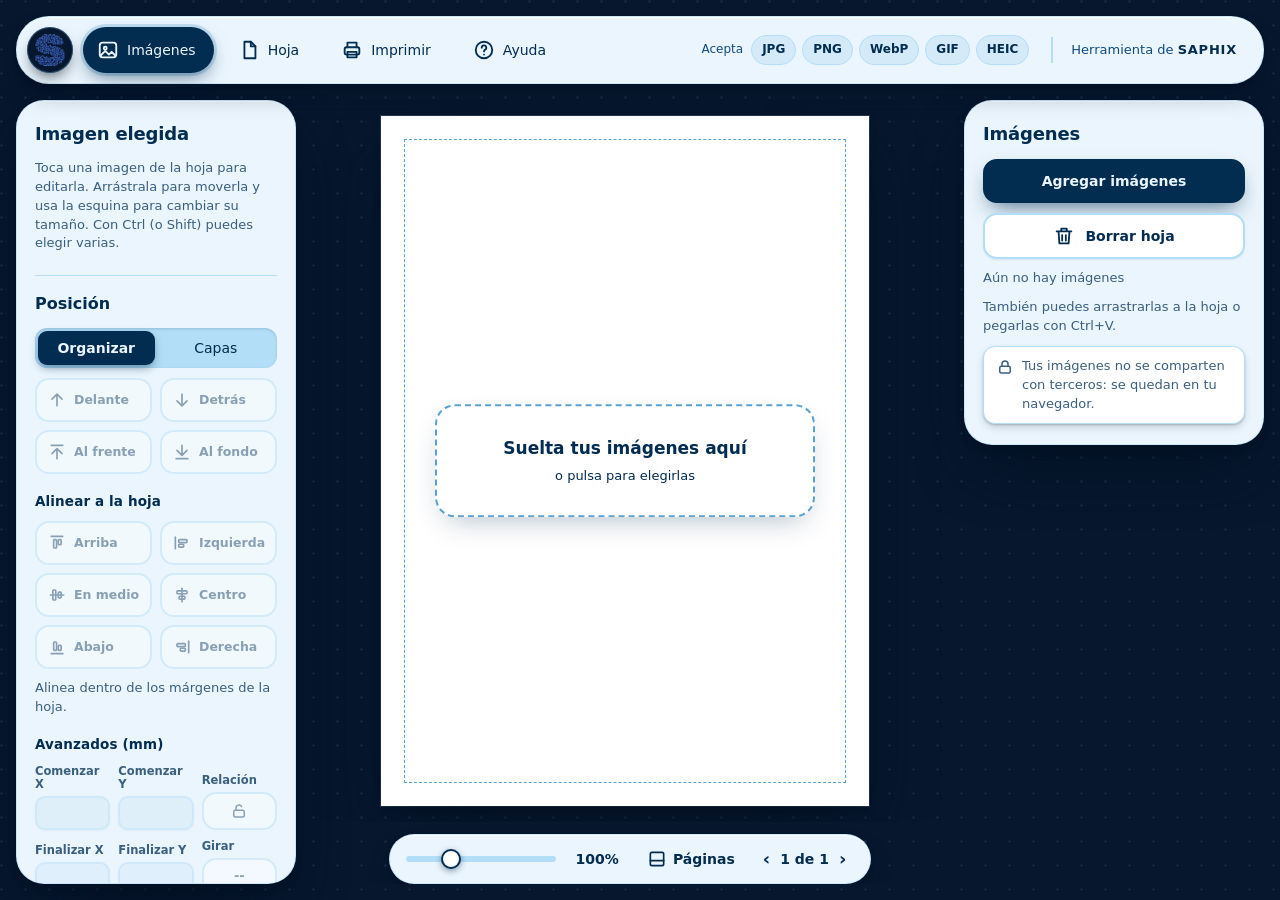
==== index.html @ 6cd023ad "pequeño cambio para que salga en pages" ====
<!doctype html>
<html lang="es">
<head>
<meta charset="utf-8">
<meta name="viewport" content="width=device-width,initial-scale=1">
<title>Hoja de impresión · SAPHIX</title>
<link rel="icon" href="assets/favicon-64.png" type="image/png" sizes="64x64">
<link rel="apple-touch-icon" href="assets/apple-touch-icon.png">
<link rel="stylesheet" href="css/tokens.css">
<link rel="stylesheet" href="css/base.css">
<link rel="stylesheet" href="css/components.css">
<link rel="stylesheet" href="css/print.css">
<style id="page-size"></style>
</head>
<body>

<!-- Barra izquierda: riel de iconos + panel de la sección elegida -->
<nav class="rail" aria-label="Secciones">
  <span class="pill" id="pill" aria-hidden="true"></span>
  <span class="brand"><img src="assets/icono-saphix.png" alt="SAPHIX" width="46" height="46"></span>
  <button class="tab" data-tab="img" type="button" aria-label="Imágenes"><svg viewBox="0 0 24 24"><rect x="3" y="4" width="18" height="16" rx="3"/><circle cx="9" cy="10" r="1.6"/><path d="M4 18l5-5 4 4 3-3 4 4"/></svg><span class="lb">Imágenes</span></button>
  <button class="tab" data-tab="hoja" type="button" aria-label="Hoja"><svg viewBox="0 0 24 24"><path d="M7 3h7l5 5v13H7z"/><path d="M14 3v5h5"/></svg><span class="lb">Hoja</span></button>
  <button class="tab" data-tab="out" type="button" aria-label="Imprimir y descargar"><svg viewBox="0 0 24 24"><path d="M7 9V4h10v5"/><rect x="4" y="9" width="16" height="8" rx="2"/><rect x="7" y="14" width="10" height="6"/></svg><span class="lb">Imprimir</span></button>
  <button class="tab" data-tab="help" type="button" aria-label="Ayuda"><svg viewBox="0 0 24 24"><circle cx="12" cy="12" r="9"/><path d="M9.5 9.5a2.5 2.5 0 1 1 3.5 2.3c-.7.4-1 .9-1 1.7M12 17h.01"/></svg><span class="lb">Ayuda</span></button>
  <span class="fmts" title="Formatos que acepta"><em>Acepta</em><i>JPG</i><i>PNG</i><i>WebP</i><i>GIF</i><i>HEIC</i></span>
  <span class="who">Herramienta de <b>SAPHIX</b></span>
</nav>

<main id="stage">
  <div id="canvas">
  <div id="sheet">
    <div class="guide" id="guide"></div>
    <div class="snap-line v" id="snapV" hidden></div>
    <div class="snap-line h" id="snapH" hidden></div>
    <button class="drop" id="drop" type="button"><strong>Suelta tus imágenes aquí</strong><span>o pulsa para elegirlas</span></button>
  </div>
  </div>
  <div id="pages" hidden></div>
  <div class="bar">
    <input id="zoom" type="range" min="25" max="300" step="5" value="100" aria-label="Zoom">
    <button id="zoomVal" class="zv" type="button" title="Ajustar a la pantalla">100%</button>
    <button id="bPages" class="pbtn" type="button" aria-expanded="false"><svg viewBox="0 0 24 24"><rect x="4" y="4" width="16" height="16" rx="2"/><path d="M4 14h16"/></svg>Páginas</button>
    <span class="pnav"><button id="pPrev" type="button" aria-label="Página anterior">‹</button><span id="pageNo">1 de 1</span><button id="pNext" type="button" aria-label="Página siguiente">›</button></span>
  </div>
</main>

<!-- Barra derecha: herramientas de la imagen elegida --->

<div class="col">
<div class="drawer" id="drawer">
  <section data-pane="img">
    <h2>Imágenes</h2>
    <button class="btn pri" id="bAdd" type="button">Agregar imágenes</button>
    <button class="btn" id="bClear" type="button"><svg viewBox="0 0 24 24"><path d="M4 7h16M10 11v6M14 11v6M6 7l1 13h10l1-13M9 7V4h6v3"/></svg>Borrar hoja</button>
    <input id="file" type="file" accept="image/*,.heic,.heif" multiple hidden>
    <p class="note" id="count"></p>
    <p class="note">También puedes arrastrarlas a la hoja o pegarlas con Ctrl+V.</p>
    <p class="note priv"><svg viewBox="0 0 24 24"><rect x="5" y="11" width="14" height="9" rx="2"/><path d="M8 11V8a4 4 0 0 1 8 0v3"/></svg>Tus imágenes no se comparten con terceros: se quedan en tu navegador.</p>
  </section>

  <section data-pane="hoja">
    <h2>Hoja</h2>
    <label>Tamaño de papel
      <select id="paper">
        <option value="a4">A4</option><option value="carta">Carta</option><option value="oficio">Oficio</option>
        <option value="a5">A5</option><option value="f10">Foto 10×15 cm</option><option value="f13">Foto 13×18 cm</option>
      </select>
    </label>
    <div class="seg" data-seg="orient">
      <button type="button" data-v="p">Vertical</button><button type="button" data-v="l">Horizontal</button>
    </div>
    <div class="two">
      <div><span class="lbl">Margen (mm)</span>
        <div class="step" data-k="margin" data-min="0" data-max="60" data-inc="5"><button type="button" data-d="-1" aria-label="Menos margen">−</button><input type="text" inputmode="decimal" autocomplete="off" aria-label="Margen (mm)"><button type="button" data-d="1" aria-label="Más margen">+</button></div></div>
      <div><span class="lbl">Espacio (mm)</span>
        <div class="step" data-k="gap" data-min="0" data-max="60" data-inc="1"><button type="button" data-d="-1" aria-label="Menos espacio">−</button><input type="text" inputmode="decimal" autocomplete="off" aria-label="Espacio (mm)"><button type="button" data-d="1" aria-label="Más espacio">+</button></div></div>
    </div>
  
    <h3 class="sub">Cuadrícula</h3>
    <span class="lbl">Columnas × filas</span>
    <div class="chips">
      <button type="button" class="chip" data-preset="1x1">1×1</button><button type="button" class="chip" data-preset="2x1">2×1</button>
      <button type="button" class="chip" data-preset="1x2">1×2</button><button type="button" class="chip" data-preset="2x2">2×2</button>
      <button type="button" class="chip" data-preset="2x3">2×3</button><button type="button" class="chip" data-preset="3x3">3×3</button>
      <button type="button" class="chip" data-preset="3x4">3×4</button><button type="button" class="chip" data-preset="4x4">4×4</button>
    </div>
    <div class="two">
      <div><span class="lbl">Columnas</span>
        <div class="step" data-k="cols" data-min="1" data-max="12" data-inc="1"><button type="button" data-d="-1" aria-label="Menos columnas">−</button><input type="text" inputmode="numeric" autocomplete="off" aria-label="Columnas"><button type="button" data-d="1" aria-label="Más columnas">+</button></div></div>
      <div><span class="lbl">Filas</span>
        <div class="step" data-k="rows" data-min="1" data-max="12" data-inc="1"><button type="button" data-d="-1" aria-label="Menos filas">−</button><input type="text" inputmode="numeric" autocomplete="off" aria-label="Filas"><button type="button" data-d="1" aria-label="Más filas">+</button></div></div>
    </div>
    <span class="lbl">Cómo se ve cada imagen</span>
    <div class="seg" data-seg="fit">
      <button type="button" data-v="contain">Completa</button><button type="button" data-v="cover">Llenar y recortar</button>
    </div>
    <label class="switch"><input type="checkbox" id="snap" checked><span>Ajuste automático</span></label>
    <p class="note">Al mover o cambiar el tamaño, la imagen se pega a los bordes, márgenes, centros y otras imágenes. Mantén Alt para moverla sin imán.</p>
    <button class="btn" id="bGrid" type="button">Acomodar de nuevo</button>
  </section>

  <section data-pane="out">
    <h2>Imprimir y descargar</h2>
    <button class="obtn pri" id="bPrint" type="button"><span class="oic"><svg viewBox="0 0 24 24"><path d="M7 9V4h10v5"/><rect x="4" y="9" width="16" height="8" rx="2"/><rect x="7" y="14" width="10" height="6"/></svg></span><span class="otx"><b>Imprimir</b><small>Abre la ventana de impresión</small></span></button>
    <button class="obtn" id="bPdf" type="button"><span class="oic"><svg viewBox="0 0 24 24"><path d="M7 3h7l5 5v13H7z"/><path d="M14 3v5h5"/><path d="M10 15h4M10 18h4"/></svg></span><span class="otx"><b>Descargar PDF</b><small>Todas las páginas en un archivo</small></span></button>
    <button class="obtn" id="bPng" type="button"><span class="oic"><svg viewBox="0 0 24 24"><rect x="3" y="4" width="18" height="16" rx="3"/><circle cx="9" cy="10" r="1.6"/><path d="M4 18l5-5 4 4 3-3 4 4"/></svg></span><span class="otx"><b>Descargar PNG</b><small>Una imagen por cada página</small></span></button>
  </section>
  <section data-pane="help" class="help">
    <h2>¿Cómo funciona?</h2>
    <p class="note">Acomoda varias imágenes en una hoja y sácala impresa o en PDF en menos de un minuto.</p>
    <ol class="how">
      <li><b>Agrega tus imágenes</b><span>Con el botón, arrastrándolas a la hoja o pegándolas con Ctrl+V.</span></li>
      <li><b>Elige el acomodo</b><span>Usa la cuadrícula (columnas × filas) o mueve cada imagen a mano.</span></li>
      <li><b>Configura la hoja</b><span>Tamaño de papel, orientación, margen y espacio entre imágenes.</span></li>
      <li><b>Imprime o descarga</b><span>Imprime directo o baja un PDF o PNG sin marca de agua.</span></li>
    </ol>

    <h3 class="sub">¿Qué recibe?</h3>
    <p class="note">JPG, PNG, WebP, GIF y HEIC/HEIF (fotos de iPhone). Sin límite fijo de cantidad (depende de la memoria de tu equipo); cada imagen puede pesar hasta 60 MB.</p>
    <p class="note">Papel: A4, Carta, Oficio, A5 y foto 10×15 o 13×18 cm. Hasta 12×12 imágenes por hoja y varias páginas.</p>

    <h3 class="sub">¿Por qué usarlo?</h3>
    <ul class="why">
      <li><b>Gratis y sin registro.</b> Úsalo las veces que quieras.</li>
      <li><b>Privado.</b> Tus imágenes no se comparten con terceros: se procesan en tu navegador y no se suben a ningún servidor.</li>
      <li><b>Sin instalar nada.</b> Todo corre en el navegador.</li>
    </ul>

    <h3 class="sub">Casos de uso</h3>
    <ul class="why">
      <li><b>Papelerías:</b> varias fotos tipo carnet o credenciales por hoja.</li>
      <li><b>Tareas:</b> collages, líneas del tiempo, exposiciones.</li>
      <li><b>Eventos:</b> invitaciones, recuerdos y stickers en serie.</li>
      <li><b>Catálogos:</b> hojas de productos o muestras.</li>
    </ul>

    <h3 class="sub">Atajos</h3>
    <ul class="why keys">
      <li><kbd>Ctrl</kbd>/<kbd>Shift</kbd> + clic: elegir varias · <kbd>Ctrl</kbd>+<kbd>A</kbd>: todas</li>
      <li>Flechas: mover 1 mm (con <kbd>Shift</kbd>, 5 mm)</li>
      <li><kbd>Alt</kbd> al arrastrar: mover sin imán</li>
      <li><kbd>Ctrl</kbd>+<kbd>[</kbd> / <kbd>]</kbd>: bajar / subir capa</li>
      <li>Doble clic en una imagen: encuadrar · <kbd>Esc</kbd>: salir</li>
    </ul>

    <h3 class="sub">Preguntas frecuentes</h3>
    <details><summary>¿Es gratis?</summary><p>Sí, sin cuenta ni marca de agua.</p></details>
    <details><summary>¿Funciona en celular?</summary><p>Se abre, pero se maneja mucho mejor en computador.</p></details>
    <details><summary>¿Mis imágenes se publican?</summary><p>No. Se quedan en tu navegador y no se envían a ningún lado.</p></details>
    <details><summary>¿Cómo imprimo el PDF?</summary><p>Ábrelo y elige Imprimir. En «Escala» pon 100% (o «Tamaño real») y el mismo papel que elegiste aquí.</p></details>
    <details><summary>¿Sirve para papelerías?</summary><p>Sí: pon varias fotos por hoja y ahorra papel.</p></details>
    <p class="note brandnote">Herramienta de <b>SAPHIX</b></p>
  </section>
</div>

<aside class="side off" id="side">
  <h2 id="selTitle">Imagen elegida</h2>
  <p class="note empty-note">Toca una imagen de la hoja para editarla. Arrástrala para moverla y usa la esquina para cambiar su tamaño. Con Ctrl (o Shift) puedes elegir varias.</p>
  <div class="sel-body">
    <button class="act" id="bRot" type="button"><svg viewBox="0 0 24 24"><path d="M20 12a8 8 0 1 1-3-6.2"/><path d="M20 4v5h-5"/></svg>Girar</button>
    <button class="act" id="bFit" type="button"><svg viewBox="0 0 24 24"><path d="M4 9V4h5M20 9V4h-5M4 15v5h5M20 15v5h-5"/></svg><span id="fitLabel">Llenar</span></button>
    <button class="act" id="bCrop" type="button" aria-pressed="false"><svg viewBox="0 0 24 24"><path d="M7 3v14h14"/><path d="M3 7h14v14"/></svg>Encuadrar</button>
    <div id="cropTools" hidden>
      <span class="lbl">Acercar</span>
      <input id="cz" type="range" min="100" max="500" step="5" value="100" aria-label="Acercar imagen">
      <button class="btn" id="bCropReset" type="button">Restablecer encuadre</button>
      <p class="note">Arrastra la imagen dentro del marco para elegir qué parte se ve. Rueda del mouse para acercar. Esc para salir.</p>
    </div>
    <button class="act" id="bDup" type="button"><svg viewBox="0 0 24 24"><rect x="8" y="8" width="12" height="12" rx="2"/><path d="M16 8V6a2 2 0 0 0-2-2H6a2 2 0 0 0-2 2v8a2 2 0 0 0 2 2h2"/></svg>Duplicar</button>
    <button class="act" id="bDel" type="button"><svg viewBox="0 0 24 24"><path d="M4 7h16M10 11v6M14 11v6M6 7l1 13h10l1-13M9 7V4h6v3"/></svg>Quitar</button>
    <p class="note">Flechas del teclado: mover 1 mm (con Shift, 5 mm).</p>
  </div>
  <div class="posc">
    <h3 class="sub">Posición</h3>
    <div class="seg ptabs">
      <button type="button" data-ptab="org">Organizar</button><button type="button" data-ptab="capas">Capas</button>
    </div>
    <div data-ppane="org">
      <div data-need>
        <div class="pgrid">
          <button class="act" id="bUp" type="button"><svg viewBox="0 0 24 24"><path d="M12 19V5M6 11l6-6 6 6"/></svg>Delante</button>
          <button class="act" id="bDown" type="button"><svg viewBox="0 0 24 24"><path d="M12 5v14M6 13l6 6 6-6"/></svg>Detrás</button>
          <button class="act" id="bTop" type="button"><svg viewBox="0 0 24 24"><path d="M5 4h14M12 20V9M6 14l6-6 6 6"/></svg>Al frente</button>
          <button class="act" id="bBottom" type="button"><svg viewBox="0 0 24 24"><path d="M5 20h14M12 4v11M6 10l6 6 6-6"/></svg>Al fondo</button>
        </div>
        <h4 class="pt">Alinear a la hoja</h4>
        <div class="pgrid">
          <button class="act" type="button" data-al="top"><svg viewBox="0 0 24 24"><path d="M5 4h14"/><rect x="8" y="8" width="3.5" height="10" rx="1"/><rect x="13.5" y="8" width="3.5" height="6" rx="1"/></svg>Arriba</button>
          <button class="act" type="button" data-al="left"><svg viewBox="0 0 24 24"><path d="M4 5v14"/><rect x="8" y="8" width="10" height="3.5" rx="1"/><rect x="8" y="13.5" width="6" height="3.5" rx="1"/></svg>Izquierda</button>
          <button class="act" type="button" data-al="mid"><svg viewBox="0 0 24 24"><path d="M4 12h16"/><rect x="7" y="6" width="3.5" height="12" rx="1"/><rect x="13.5" y="8.5" width="3.5" height="7" rx="1"/></svg>En medio</button>
          <button class="act" type="button" data-al="center"><svg viewBox="0 0 24 24"><path d="M12 4v16"/><rect x="6" y="7" width="12" height="3.5" rx="1"/><rect x="8.5" y="13.5" width="7" height="3.5" rx="1"/></svg>Centro</button>
          <button class="act" type="button" data-al="bottom"><svg viewBox="0 0 24 24"><path d="M5 20h14"/><rect x="8" y="6" width="3.5" height="10" rx="1"/><rect x="13.5" y="10" width="3.5" height="6" rx="1"/></svg>Abajo</button>
          <button class="act" type="button" data-al="right"><svg viewBox="0 0 24 24"><path d="M20 5v14"/><rect x="6" y="8" width="10" height="3.5" rx="1"/><rect x="10" y="13.5" width="6" height="3.5" rx="1"/></svg>Derecha</button>
        </div>
        <p class="note">Alinea dentro de los márgenes de la hoja.</p>
      </div>
      <div class="adv meas" data-need>
        <h4 class="pt">Avanzados (mm)</h4>
        <div class="trio">
          <label>Comenzar X<input id="fx" type="number" step="0.5"></label>
          <label>Comenzar Y<input id="fy" type="number" step="0.5"></label>
          <div class="fld"><span>Relación</span><button class="act lockb" id="bLock" type="button" aria-pressed="false" aria-label="Mantener la proporción"><svg class="lk-c" viewBox="0 0 24 24"><rect x="5" y="11" width="14" height="9" rx="2"/><path d="M8 11V8a4 4 0 0 1 8 0v3"/></svg><svg class="lk-o" viewBox="0 0 24 24"><rect x="5" y="11" width="14" height="9" rx="2"/><path d="M8 11V8a4 4 0 0 1 7.5-1.9"/></svg></button></div>
          <label>Finalizar X<input id="fex" type="number" step="0.5"></label>
          <label>Finalizar Y<input id="fey" type="number" step="0.5"></label>
          <div class="fld"><span>Girar</span><button class="act lockb" id="bRot2" type="button" title="Girar 90°"><b id="rotVal">--</b></button></div>
        </div>
      </div>
    </div>
    <div data-ppane="capas" hidden>
      <div id="layers"></div>
    </div>
  </div>
</aside>
</div>

<div id="printArea"></div>
<div id="toasts" aria-live="polite"></div>

<script defer src="js/vendor/jspdf-2.5.1.umd.min.js"></script>
<script defer src="js/state.js"></script>
<script defer src="js/layout.js"></script>
<script defer src="js/render.js"></script>
<script defer src="js/pages.js"></script>
<script defer src="js/interactions.js"></script>
<script defer src="js/position.js"></script>
<script defer src="js/ui.js"></script>
<script defer src="js/export.js"></script>
<script defer src="js/main.js"></script>
</body>
</html>
---- css/tokens.css ----
/* Paleta azul: Powder Blue #B3DEF8, Blue Gray #58A1D3, Classic Blue #0F4C81, Blue Slate #022C50, Midnight #06172E
   (--c1 y --c2 son mezclas de Powder Blue con blanco) */
:root{
  --c1:#EAF5FD; --c2:#D4EAF9; --c3:#B3DEF8;
  --c4:#58A1D3; --c5:#0F4C81; --c6:#022C50;
  --midnight:#06172E;
  --ink:#022C50;

  --bg:var(--midnight);    /* fondo de la app */
  --panel:var(--c1);       /* paneles laterales */
  --note:#3B5F7E;          /* texto secundario */
  --accent:var(--c4);      /* acciones principales */
  --radius:14px;

  --glow:rgba(88,161,211,.38);
  --shadow-sm:0 1px 2px rgba(2,12,28,.18),0 4px 10px -2px rgba(2,12,28,.22);
  --shadow-md:0 2px 4px rgba(2,12,28,.16),0 14px 28px -8px rgba(2,12,28,.4);
  --shadow-lg:0 4px 8px rgba(2,12,28,.2),0 30px 60px -16px rgba(2,12,28,.65);
  --ease:cubic-bezier(.2,.8,.2,1);
  --spring:cubic-bezier(.34,1.56,.64,1);
}
---- css/base.css ----
*{box-sizing:border-box}
html,body{height:100%;margin:0}
body{font:14px/1.45 "Segoe UI",system-ui,sans-serif;color:var(--ink);background:var(--bg);
  display:grid;grid-template-columns:280px minmax(0,1fr) 300px;grid-template-rows:auto minmax(0,1fr);gap:16px;padding:16px;height:100vh}
body.min .drawer{display:none}
body.min{grid-template-columns:280px minmax(0,1fr)}
main{grid-column:2;grid-row:2}
h2{font-size:16px;margin:0 0 12px}
.note{color:var(--note);margin:10px 0 0;font-size:13px}
.lbl{display:block;color:var(--note);font-size:12.5px;margin:14px 0 4px}
.two{display:grid;grid-template-columns:1fr 1fr;gap:10px}
main{min-height:0;overflow:hidden;display:flex;flex-direction:column}
#canvas{flex:1;min-height:0;overflow:auto;display:flex;padding:16px;scrollbar-gutter:stable}
#sheet{position:relative;margin:auto;flex:none;background:#fff;overflow:hidden;box-shadow:0 10px 30px rgba(2,12,28,.55)}
.guide{position:absolute;border:1px dashed var(--c4);pointer-events:none}
@media(max-width:1100px){
  body{display:flex;flex-direction:column;height:auto;padding:12px}
  .col,.drawer,.side{width:100%;height:auto}
  main{overflow:visible;min-height:60vh}
}
@media(prefers-reduced-motion:reduce){*{transition:none!important}}
---- css/components.css ----
button,select,input{font:inherit;color:inherit}
:focus-visible{outline:3px solid var(--ink);outline-offset:2px}
.rail :focus-visible{outline-color:var(--ink)}
svg{width:22px;height:22px;fill:none;stroke:currentColor;stroke-width:2;stroke-linecap:round;stroke-linejoin:round;flex:none}

/* Riel de iconos (izquierda) */
.rail{position:relative;z-index:2;grid-column:1/-1;display:flex;flex-direction:row;gap:10px;padding:10px;background:var(--c1);border-radius:33px}
.brand,.tab{width:46px;height:46px;border-radius:50%;display:grid;place-items:center}
.brand{background:var(--c3);color:var(--ink)}
.tab{border:0;background:transparent;color:var(--ink);cursor:pointer;transition:background .25s,color .25s,transform .45s cubic-bezier(.34,1.56,.64,1),box-shadow .3s}
.tab:hover{background:var(--c2);color:var(--ink)}
/* pestañas con nombre; la elegida es una píldora que se desliza */
.tab{position:relative;z-index:1;width:auto;border-radius:23px;display:flex;gap:8px;padding:0 18px 0 14px;font:600 14px/1 inherit;font-family:inherit}
.tab.on,.tab.on:hover{background:transparent;color:var(--c1)}
.pill{position:absolute;top:10px;height:46px;border-radius:23px;background:var(--c6);z-index:0;opacity:0}
.pill.anim{transition:left .4s cubic-bezier(.4,0,.2,1),width .4s cubic-bezier(.4,0,.2,1),opacity .2s}
@media(max-width:700px){.tab .lb{display:none}.tab{padding:0 14px}}

/* Paneles (izquierda y derecha) */
/* Paneles: imagen elegida a la izquierda, sección elegida a la derecha */
.col{display:contents}
.drawer,.side{width:100%;background:var(--panel);border-radius:28px;padding:20px 18px;align-self:start;min-height:0;max-height:100%;overflow:auto}
.side{grid-column:1;grid-row:2}
.drawer{grid-column:3;grid-row:2}
.side.off .sel-body{display:none}
.side:not(.off) .empty-note{display:none}

select,input[type=number]{width:100%;margin-top:4px;padding:8px 10px;background:#fff;color:var(--ink);border:2px solid var(--c3);border-radius:10px}
label{display:block;color:var(--note);font-size:12.5px;margin-top:10px}
.two label{margin-top:0}

.btn,.act{display:flex;align-items:center;gap:10px;width:100%;margin-top:10px;padding:10px 14px;font-weight:600;background:#fff;color:var(--ink);border:2px solid var(--c3);border-radius:var(--radius);cursor:pointer;transition:border-color .15s,background .15s}
.btn{justify-content:center}
.btn:hover,.act:hover{border-color:var(--c6)}
.btn.pri{background:var(--accent);border-color:var(--accent);color:var(--ink)}
.btn.pri:hover{background:var(--c3);border-color:var(--c3)}
section .btn.pri{margin-top:0}

.seg{display:flex;gap:3px;padding:3px;margin-top:10px;background:var(--c3);border-radius:12px}
.seg button{flex:1;padding:7px 8px;border:0;border-radius:9px;background:transparent;cursor:pointer}
.seg button.on{background:var(--ink);color:var(--c1);font-weight:600}

.chips{display:grid;grid-template-columns:repeat(4,1fr);gap:6px}
.chip{padding:8px 0;border:2px solid var(--c3);border-radius:999px;background:#fff;cursor:pointer}
.chip:hover{border-color:var(--c6)}
.chip.on{background:var(--ink);border-color:var(--ink);color:var(--c1);font-weight:600}

.step{display:flex;align-items:center;background:#fff;border:2px solid var(--c3);border-radius:12px;overflow:hidden}
.step button{width:36px;height:34px;border:0;background:transparent;font-size:18px;cursor:pointer}
.step button:hover{background:var(--c1)}
.step output{flex:1;text-align:center;font-weight:600}

/* Zona para soltar imágenes (dentro de la hoja blanca) */
.drop{position:absolute;left:50%;top:50%;transform:translate(-50%,-50%);width:82%;max-width:380px;display:grid;gap:6px;padding:30px 18px;text-align:center;background:#fff;border:2px dashed var(--c4);border-radius:20px;cursor:pointer}
.drop strong{font-size:17px;color:var(--ink)}
.drop span{color:var(--ink);font-size:13px}
.drop:hover,#sheet.over .drop{background:var(--c1);border-color:var(--c6)}
.drop[hidden]{display:none}
#sheet.over{outline:3px dashed var(--c6);outline-offset:-3px}

/* Imágenes en la hoja */
.it{position:absolute;overflow:hidden;cursor:move;touch-action:none;outline:1px solid transparent}
.it:hover{outline-color:var(--c4)}
.it.sel{outline:2px solid var(--c6);z-index:5}
.it img{position:absolute;left:50%;top:50%;display:block;pointer-events:none;user-select:none}
.rz{display:none;position:absolute;right:0;bottom:0;width:18px;height:18px;background:var(--c6);border-top-left-radius:6px;cursor:nwse-resize}
.it.sel .rz{display:block}

/* Interruptor y guías de ajuste */
.switch{display:flex;align-items:center;gap:10px;margin-top:16px;color:var(--ink);font-size:14px;font-weight:600;cursor:pointer}
.switch input{appearance:none;flex:none;width:42px;height:24px;margin:0;border-radius:999px;background:var(--c3);position:relative;cursor:pointer;transition:background .15s}
.switch input::after{content:"";position:absolute;left:3px;top:3px;width:18px;height:18px;border-radius:50%;background:#fff;transition:transform .15s}
.switch input:checked{background:var(--c6)}
.switch input:checked::after{transform:translateX(18px)}
.snap-line{position:absolute;background:var(--c6);pointer-events:none;z-index:9}
.snap-line.v{top:0;bottom:0;width:1px}
.snap-line.h{left:0;right:0;height:1px}
.snap-line[hidden]{display:none}

/* Avisos */
#toasts{position:fixed;top:14px;left:50%;transform:translateX(-50%);display:grid;gap:8px;z-index:50}
.toast{display:flex;align-items:center;gap:14px;padding:10px 16px;background:#fff;color:var(--ink);border-radius:14px;box-shadow:0 8px 24px rgba(0,0,0,.4)}
.toast button{border:0;background:transparent;color:var(--ink);text-decoration:underline;font-weight:700;cursor:pointer}

/* Etiquetas del riel */
.tab{position:relative}

/* Barra inferior: zoom y páginas */
.bar{align-self:center;display:flex;align-items:center;gap:12px;margin-top:12px;padding:8px 16px;background:var(--c1);color:var(--ink);border-radius:999px;font-weight:600}
input[type=range]{appearance:none;width:150px;height:6px;margin:0;border-radius:999px;background:var(--c3);cursor:pointer}
input[type=range]::-webkit-slider-thumb{appearance:none;width:20px;height:20px;border-radius:50%;background:#fff;border:2px solid var(--c6)}
input[type=range]::-moz-range-thumb{width:16px;height:16px;border-radius:50%;background:#fff;border:2px solid var(--c6)}
.zv,.pbtn,.pnav button{border:0;background:transparent;color:inherit;font-weight:600;cursor:pointer;border-radius:10px;padding:6px 8px}
.zv{min-width:52px}
.zv:hover,.pbtn:hover,.pnav button:hover,.pbtn.on{background:var(--c3)}
.pbtn{display:flex;align-items:center;gap:6px}
.pbtn svg{width:20px;height:20px}
.pnav{display:flex;align-items:center;gap:2px}
.pnav button{font-size:18px;line-height:1;padding:4px 8px}

/* Vista de páginas */
#pages{display:flex;gap:16px;align-items:flex-start;overflow-x:auto;margin-top:12px;padding:16px;background:var(--c2);border-radius:20px}
#pages[hidden]{display:none}
.pcard{position:relative;flex:none}
.thumb{position:relative;height:110px;background:#fff;border-radius:8px;overflow:hidden;cursor:pointer;outline:3px solid transparent}
.thumb.on{outline-color:var(--c6)}
.thumb .it{pointer-events:none;outline:0}
.pmore{position:absolute;top:6px;right:6px;height:20px;padding:0 8px;border:0;border-radius:999px;background:var(--c4);color:var(--ink);font-weight:700;line-height:14px;cursor:pointer}
.pmenu{position:absolute;top:30px;right:6px;z-index:20;display:grid;padding:4px;background:#fff;border-radius:12px;box-shadow:0 8px 24px rgba(0,0,0,.35)}
.pmenu button{border:0;background:transparent;padding:8px 12px;text-align:left;white-space:nowrap;border-radius:8px;cursor:pointer}
.pmenu button:hover{background:var(--c1)}
.plabel{display:flex;align-items:center;gap:6px;margin-top:6px;font-weight:600}
.plabel svg{width:16px;height:16px}
.padd{flex:none;height:110px;border:0;border-radius:8px;background:var(--c3);display:grid;place-items:center;cursor:pointer}
.padd:hover{background:var(--c4)}

/* Encuadre: mover y acercar la imagen dentro de su marco */
.act.on{background:var(--ink);border-color:var(--ink);color:var(--c1)}
.act.on svg{stroke:var(--c1)}
.it.crop{cursor:grab}
.it.crop:active{cursor:grabbing}
.it.crop.sel{outline-style:dashed}
#cropTools input[type=range]{width:100%;display:block}

/* Selección múltiple */
#sheet.multi .rz{display:none!important}
.side.multi #bCrop,.side.multi #cropTools,.side.multi .meas{display:none}

/* Hoja + cuadrícula en un solo panel */
.sub{margin:22px 0 4px;padding-top:16px;border-top:2px solid var(--c3);font-size:16px;font-weight:800}
/* Botones de imprimir y descargar */
.obtn{display:flex;align-items:center;gap:12px;width:100%;margin-top:10px;padding:12px 14px;text-align:left;font:inherit;background:#fff;color:var(--ink);border:2px solid var(--c3);border-radius:var(--radius);cursor:pointer;transition:border-color .15s,transform .15s,background .15s}
.obtn:hover{border-color:var(--c6);transform:translateY(-1px)}
.obtn.pri{background:var(--c6);border-color:var(--c6);color:var(--c1)}
.oic{display:grid;place-items:center;flex:none;width:42px;height:42px;border-radius:50%;background:var(--c3);color:var(--ink)}
.obtn.pri .oic{background:var(--c1);color:var(--c6)}
.otx{display:flex;flex-direction:column;gap:2px}
.otx b{font-size:15px}
.otx small{font-size:12px;font-weight:500;opacity:.75}

/* Contadores que también se escriben con el teclado */
.step input{flex:1;min-width:0;width:100%;padding:0;text-align:center;font:inherit;font-weight:600;color:inherit;background:transparent;border:0;outline:0}
.step:focus-within{border-color:var(--c6)}

/* Capas */
.lay{display:grid;grid-template-columns:1fr 1fr;gap:0 8px}
.lay .act{padding:10px;font-size:13px;gap:6px}
.lay .act svg{width:18px;height:18px}
#bClear{margin-top:10px}

/* Barras de desplazamiento: finas, redondeadas, sin flechas ni fondo blanco */
.drawer,.side,#pages{--sb:var(--c3);--sbh:var(--c4)}
#canvas{--sb:var(--c5);--sbh:var(--c4)}
.drawer,.side,#canvas,#pages{scrollbar-width:thin;scrollbar-color:var(--sb) transparent}
.drawer::-webkit-scrollbar,.side::-webkit-scrollbar,#canvas::-webkit-scrollbar,#pages::-webkit-scrollbar{width:10px;height:10px}
.drawer::-webkit-scrollbar-track,.side::-webkit-scrollbar-track,#canvas::-webkit-scrollbar-track,#pages::-webkit-scrollbar-track{background:transparent;margin:14px}
.drawer::-webkit-scrollbar-thumb,.side::-webkit-scrollbar-thumb,#canvas::-webkit-scrollbar-thumb,#pages::-webkit-scrollbar-thumb{background:var(--sb);border-radius:99px;border:2px solid transparent;background-clip:padding-box}
.drawer::-webkit-scrollbar-thumb:hover,.side::-webkit-scrollbar-thumb:hover,#canvas::-webkit-scrollbar-thumb:hover,#pages::-webkit-scrollbar-thumb:hover{background:var(--sbh);background-clip:padding-box}
.drawer::-webkit-scrollbar-button,.side::-webkit-scrollbar-button,#canvas::-webkit-scrollbar-button,#pages::-webkit-scrollbar-button{display:none}
.drawer::-webkit-scrollbar-corner,.side::-webkit-scrollbar-corner,#canvas::-webkit-scrollbar-corner,#pages::-webkit-scrollbar-corner{background:transparent}

/* Pestaña Ayuda */
.help .how{list-style:none;counter-reset:n;margin:14px 0 0;padding:0;display:grid;gap:10px}
.help .how li{counter-increment:n;position:relative;padding-left:38px;display:grid;gap:2px}
.help .how li::before{content:counter(n);position:absolute;left:0;top:1px;width:28px;height:28px;border-radius:50%;background:var(--c6);color:var(--c1);display:grid;place-items:center;font-weight:700;font-size:13px}
.help .how span{color:var(--note);font-size:13px}
.help .sub:first-of-type{margin-top:18px}
.help .why{margin:8px 0 0;padding-left:18px;font-size:13px;display:grid;gap:5px}
.help .keys{list-style:none;padding:0}
.help kbd{font:600 11.5px/1 inherit;font-family:inherit;background:#fff;border:1px solid var(--c3);border-bottom-width:2px;border-radius:6px;padding:2px 6px}
.help details{background:#fff;border:2px solid var(--c3);border-radius:12px;margin-top:8px;overflow:hidden}
.help summary{cursor:pointer;padding:10px 12px;font-weight:600;font-size:13.5px;list-style:none;display:flex;justify-content:space-between;gap:8px}
.help summary::-webkit-details-marker{display:none}
.help summary::after{content:"+";font-weight:700;transition:transform .2s}
.help details[open] summary::after{transform:rotate(45deg)}
.help details p{margin:0;padding:0 12px 12px;font-size:13px;color:var(--note)}

/* Marca SAPHIX y aviso de privacidad */
.who{margin-left:auto;align-self:center;padding:0 16px 0 8px;font-size:13px;color:var(--c5);white-space:nowrap}
.who b{color:var(--ink);letter-spacing:.06em}
@media(max-width:700px){.who{display:none}}
.priv{display:flex;gap:8px;align-items:flex-start;background:#fff;border:2px solid var(--c3);border-radius:12px;padding:10px 12px}
.priv svg{flex:none;width:18px;height:18px;fill:none;stroke:currentColor;stroke-width:2;stroke-linecap:round;stroke-linejoin:round;margin-top:1px}
.brandnote{text-align:center;margin-top:22px}

/* Formatos aceptados en la barra */
.fmts{margin-left:auto;align-self:center;display:flex;align-items:center;gap:6px;font-size:12px}
.fmts em{font-style:normal;color:var(--c5);margin-right:2px}
.fmts i{font-style:normal;font-weight:700;color:var(--ink);background:var(--c2);border-radius:99px;padding:5px 10px}
.fmts + .who{margin-left:0;padding-left:18px;border-left:2px solid var(--c3);margin-left:12px;line-height:26px}
@media(max-width:1100px){.fmts{display:none}.fmts + .who{margin-left:auto;border:0;padding-left:8px}}

/* Logo SAPHIX en la barra */
.brand{background:transparent;padding:2px}
.brand img{display:block;width:100%;height:100%;object-fit:contain}

/* ===== Diseño azul: profundidad, sombras y animaciones ===== */
::selection{background:var(--c3);color:var(--c6)}
h2{font-size:18px;font-weight:700;letter-spacing:-.01em}
:focus-visible{outline:2px solid var(--c4);outline-offset:3px;border-radius:inherit}
.rail :focus-visible{outline-color:var(--c4)}

/* Riel superior */
.rail{box-shadow:var(--shadow-md),inset 0 1px 0 rgba(255,255,255,.8);border:1px solid rgba(179,222,248,.6)}
.pill{background:var(--c6);box-shadow:0 8px 18px -4px rgba(2,44,80,.55),0 0 0 3px rgba(88,161,211,.28)}
.tab{transition:background .25s,color .25s,transform .45s var(--spring)}
.tab:not(.on):hover{transform:translateY(-1px)}
.tab:active{transform:scale(.96)}
.tab svg{transition:transform .45s var(--spring)}
.tab:hover svg{transform:scale(1.12) rotate(-4deg)}
.fmts i{background:var(--c2);border:1px solid var(--c3);transition:transform .3s var(--spring),background .2s}
.fmts i:hover{transform:translateY(-2px);background:var(--c3)}

/* Paneles */
.drawer,.side{border:1px solid rgba(179,222,248,.6);box-shadow:var(--shadow-lg),inset 0 1px 0 rgba(255,255,255,.85)}
.sub{border-top:1px solid var(--c3)}

/* Botones y campos */
.btn,.act,.obtn,.chip,.step,select,input[type=number]{box-shadow:0 1px 2px rgba(2,44,80,.08);transition:border-color .2s,background .2s,color .2s,transform .3s var(--spring),box-shadow .25s}
.btn:hover,.act:hover,.obtn:hover,.chip:hover{border-color:var(--c4);transform:translateY(-2px);box-shadow:0 8px 18px -8px rgba(2,44,80,.45)}
.btn:active,.act:active,.obtn:active,.chip:active{transform:translateY(0) scale(.98);box-shadow:0 1px 2px rgba(2,44,80,.1)}
.btn.pri,.obtn.pri{background:var(--c6);border-color:var(--c6);color:var(--c1);box-shadow:0 10px 22px -8px rgba(2,44,80,.7)}
.btn.pri:hover,.obtn.pri:hover{background:var(--c5);border-color:var(--c5);box-shadow:0 14px 26px -8px rgba(15,76,129,.75)}
.oic{background:var(--c2);transition:background .25s,transform .4s var(--spring)}
.obtn:hover .oic{background:var(--c3);transform:rotate(-6deg) scale(1.06)}
.obtn.pri .oic{background:rgba(179,222,248,.2);color:var(--c1)}
.obtn small{color:var(--note)}.obtn.pri small{color:var(--c3)}
.step:focus-within,select:focus,input[type=number]:focus{border-color:var(--c4);box-shadow:0 0 0 4px var(--glow);outline:0}
.seg{background:var(--c3);box-shadow:inset 0 1px 3px rgba(2,44,80,.18)}
.seg button{transition:background .25s,color .25s,box-shadow .25s}
.seg button.on{background:var(--c6);box-shadow:0 4px 10px -2px rgba(2,44,80,.55)}
.chip.on,.act.on{background:var(--c6);border-color:var(--c6);box-shadow:0 8px 16px -6px rgba(2,44,80,.6)}
.step button{transition:background .2s}.step button:hover{background:var(--c2)}

/* Interruptor y deslizadores */
.switch input{box-shadow:inset 0 1px 3px rgba(2,44,80,.25);transition:background .25s}
.switch input::after{box-shadow:0 2px 5px rgba(2,44,80,.4);transition:transform .35s var(--spring)}
.switch input:checked{background:var(--c5)}
input[type=range]::-webkit-slider-thumb{box-shadow:0 2px 6px rgba(2,44,80,.45);transition:transform .25s var(--spring),box-shadow .25s}
input[type=range]::-webkit-slider-thumb:hover{transform:scale(1.2);box-shadow:0 0 0 6px var(--glow)}
input[type=range]::-moz-range-thumb{box-shadow:0 2px 6px rgba(2,44,80,.45)}

/* Zona de trabajo: fondo con puntos sutiles y hoja con relieve */
body{background-image:url("data:image/svg+xml,%3Csvg xmlns='http://www.w3.org/2000/svg' width='24' height='24'%3E%3Ccircle cx='1.5' cy='1.5' r='1.2' fill='%23B3DEF8' fill-opacity='.11'/%3E%3C/svg%3E")}
#sheet{box-shadow:var(--shadow-lg),0 0 0 1px rgba(179,222,248,.18);transition:box-shadow .3s}
.drop{border-color:var(--c4);box-shadow:0 12px 30px -12px rgba(2,44,80,.35);transition:background .25s,border-color .25s,box-shadow .3s}
.drop strong{color:var(--c6)}
.drop:hover,#sheet.over .drop{background:var(--c1);border-color:var(--c5);box-shadow:0 18px 36px -12px rgba(15,76,129,.5)}
.it{transition:outline-color .2s,box-shadow .25s}
.it.sel{outline:2px solid var(--c5);box-shadow:0 0 0 5px var(--glow)}
.rz{background:var(--c5);box-shadow:0 2px 6px rgba(2,44,80,.4)}
.snap-line{background:var(--c4);box-shadow:0 0 6px var(--c4)}
.guide{border-color:var(--c4)}

/* Barra inferior, páginas y avisos */
.bar{box-shadow:var(--shadow-md),inset 0 1px 0 rgba(255,255,255,.8);border:1px solid rgba(179,222,248,.6)}
#pages{background:var(--c1);box-shadow:var(--shadow-md);border:1px solid rgba(179,222,248,.6)}
.thumb{box-shadow:var(--shadow-sm);transition:transform .35s var(--spring),box-shadow .25s,outline-color .2s}
.thumb:hover{transform:translateY(-3px);box-shadow:var(--shadow-md)}
.thumb.on{outline-color:var(--c5)}
.padd{background:var(--c2);transition:background .25s,transform .35s var(--spring)}
.padd:hover{background:var(--c3);transform:translateY(-3px)}
.pmore{background:var(--c3)}
.pmenu{box-shadow:var(--shadow-md);animation:pop .25s var(--spring)}
.toast{background:var(--c1);border:1px solid var(--c3);box-shadow:var(--shadow-lg);animation:toastIn .45s var(--spring)}

/* Ayuda */
.help .how li::before{background:var(--c6);box-shadow:0 4px 10px -2px rgba(2,44,80,.55)}
.help details{border:1px solid var(--c3);box-shadow:var(--shadow-sm);transition:border-color .2s,box-shadow .25s}
.help details:hover,.help details[open]{border-color:var(--c4)}
.priv{border:1px solid var(--c3);box-shadow:var(--shadow-sm)}

/* Entradas animadas */
@keyframes dropIn{from{opacity:0;transform:translateY(-18px)}to{opacity:1;transform:none}}
@keyframes riseIn{from{opacity:0;transform:translateY(22px)}to{opacity:1;transform:none}}
@keyframes paneIn{from{opacity:0;transform:translateY(10px)}to{opacity:1;transform:none}}
@keyframes pop{from{opacity:0;transform:scale(.92) translateY(-4px)}to{opacity:1;transform:none}}
@keyframes toastIn{from{opacity:0;transform:translateY(-16px) scale(.96)}to{opacity:1;transform:none}}
@keyframes fadeIn{from{opacity:0}to{opacity:1}}
.rail{animation:dropIn .7s var(--ease) both}
.side{animation:riseIn .7s .12s var(--ease) both}
.drawer{animation:riseIn .7s .2s var(--ease) both}
main{animation:fadeIn .9s .1s both}
[data-pane]:not([hidden])>*{animation:paneIn .5s var(--ease) both}
[data-pane]>:nth-child(2){animation-delay:.04s}[data-pane]>:nth-child(3){animation-delay:.08s}
[data-pane]>:nth-child(4){animation-delay:.12s}[data-pane]>:nth-child(5){animation-delay:.16s}
[data-pane]>:nth-child(6){animation-delay:.2s}[data-pane]>:nth-child(7){animation-delay:.24s}
[data-pane]>:nth-child(n+8){animation-delay:.28s}
@media(prefers-reduced-motion:reduce){*,*::before,*::after{animation:none!important;transition:none!important}}

/* ===== Logo con fondo oscuro para que resalte ===== */
.brand{background:var(--midnight);padding:7px;box-shadow:0 8px 16px -6px rgba(2,12,28,.75),inset 0 0 0 1px rgba(88,161,211,.4);transition:transform .5s var(--spring),box-shadow .3s}
.brand:hover{transform:rotate(-8deg) scale(1.06);box-shadow:0 10px 20px -6px rgba(2,12,28,.8),inset 0 0 0 1px rgba(88,161,211,.6),0 0 0 3px var(--glow)}

/* ===== Panel Posición (Organizar / Capas) ===== */
.btn:disabled,.act:disabled{opacity:.42;cursor:not-allowed;transform:none!important;box-shadow:none!important}
input:disabled{opacity:.5;background:var(--c2)}
.posc .ptabs,.posc .lmodes{margin-top:12px}
.posc .pt{margin:18px 0 0;font-size:13.5px;font-weight:800;letter-spacing:.01em}
.pgrid{display:grid;grid-template-columns:repeat(2,minmax(0,1fr));gap:8px;margin-top:10px}
.pgrid .act{margin-top:0;padding:10px 10px;gap:7px;font-size:12.5px;white-space:nowrap;min-width:0;overflow:hidden}
.pgrid .act svg{width:20px;height:20px}
.posc .note{margin-top:10px}
.trio{display:grid;grid-template-columns:repeat(3,minmax(0,1fr));gap:10px 8px;margin-top:10px}
.trio label,.trio .fld>span{display:block;margin:0;color:var(--note);font-size:12px;font-weight:600}
.trio input{margin-top:4px;padding:8px 6px;text-align:center;-moz-appearance:textfield;appearance:textfield}
.trio input::-webkit-inner-spin-button,.trio input::-webkit-outer-spin-button{appearance:none;margin:0}
.trio .lockb{margin:4px 0 0;padding:0;height:38px;justify-content:center;gap:0}
.trio .lockb svg{width:18px;height:18px}
.lockb .lk-c{display:none}.lockb.on .lk-c{display:block}.lockb.on .lk-o{display:none}
.lockb b{font-weight:700;font-size:13px}

.lyr{display:flex;align-items:center;gap:10px;margin-top:8px;padding:6px 10px 6px 8px;background:#fff;border:1px solid var(--c3);border-radius:12px;cursor:pointer;box-shadow:var(--shadow-sm);transition:border-color .2s,box-shadow .25s,transform .3s var(--spring),opacity .2s}
.lyr:hover{border-color:var(--c4);transform:translateY(-1px)}
.lyr.sel{border-color:var(--c5);box-shadow:0 0 0 3px var(--glow)}
.lyr[draggable=true]{cursor:grab}
.lyr.dragging{opacity:.4}
.lyr.over-t{box-shadow:0 -3px 0 var(--c4)}
.lyr.over-b{box-shadow:0 3px 0 var(--c4)}
.grip{flex:none;color:var(--c4);display:grid;place-items:center}
.grip svg{width:10px;height:16px;fill:currentColor;stroke:none}
.lth{flex:none;width:46px;height:36px;border-radius:8px;overflow:hidden;background:var(--c2);box-shadow:inset 0 0 0 1px rgba(2,44,80,.1)}
.lth img{display:block;width:100%;height:100%;object-fit:cover}
.ltx{min-width:0;display:grid;gap:1px}
.ltx b{font-size:13px}
.ltx small{color:var(--note);font-size:11.5px;white-space:nowrap;overflow:hidden;text-overflow:ellipsis}
.lgrp{margin-top:14px;font-size:12px;font-weight:700;color:var(--note);letter-spacing:.04em;text-transform:uppercase}
.lmodes button{font-size:12px;padding:7px 4px;white-space:nowrap}
.lmodes button:first-child{flex:1.35}

/* Avanzados: etiqueta arriba y campo abajo, alineados por abajo */
.trio label,.trio .fld{display:grid;gap:4px;align-content:end;min-width:0;margin:0}
.trio label,.trio .fld>span{font-size:11.5px;line-height:1.2}
.trio input,.trio .lockb{margin-top:0;min-width:0}
/* Menú de cada página: se abre hacia la derecha para no cortarse */
.pmenu{left:6px;right:auto}

/* Manos de arrastre oscuras con borde blanco: se ven sobre fondos claros y oscuros */
.lyr[draggable=true],.lyr[draggable=true] .grip,.it.crop{cursor:url("data:image/svg+xml,%3Csvg xmlns='http://www.w3.org/2000/svg' width='32' height='32' viewBox='0 0 24 24' fill='none' stroke-linecap='round' stroke-linejoin='round'%3E%3Cg stroke='%23fff' stroke-width='4.6'%3E%3Cpath d=%22M18 11V6a2 2 0 0 0-2-2a2 2 0 0 0-2 2%22/%3E%3Cpath d=%22M14 10V4a2 2 0 0 0-2-2a2 2 0 0 0-2 2v2%22/%3E%3Cpath d=%22M10 10.5V6a2 2 0 0 0-2-2a2 2 0 0 0-2 2v8%22/%3E%3Cpath d=%22M18 8a2 2 0 1 1 4 0v6a8 8 0 0 1-8 8h-2c-2.8 0-4.5-.86-5.99-2.34l-3.6-3.6a2 2 0 0 1 2.83-2.82L7 15%22/%3E%3C/g%3E%3Cg stroke='%23022C50' stroke-width='2'%3E%3Cpath d=%22M18 11V6a2 2 0 0 0-2-2a2 2 0 0 0-2 2%22/%3E%3Cpath d=%22M14 10V4a2 2 0 0 0-2-2a2 2 0 0 0-2 2v2%22/%3E%3Cpath d=%22M10 10.5V6a2 2 0 0 0-2-2a2 2 0 0 0-2 2v8%22/%3E%3Cpath d=%22M18 8a2 2 0 1 1 4 0v6a8 8 0 0 1-8 8h-2c-2.8 0-4.5-.86-5.99-2.34l-3.6-3.6a2 2 0 0 1 2.83-2.82L7 15%22/%3E%3C/g%3E%3C/svg%3E") 16 16,grab}
.lyr[draggable=true]:active,.it.crop:active{cursor:url("data:image/svg+xml,%3Csvg xmlns='http://www.w3.org/2000/svg' width='32' height='32' viewBox='0 0 24 24' fill='none' stroke-linecap='round' stroke-linejoin='round'%3E%3Cg stroke='%23fff' stroke-width='4.6'%3E%3Cpath d=%22M18 11.5V9a2 2 0 0 0-2-2a2 2 0 0 0-2 2v1.4%22/%3E%3Cpath d=%22M14 10V8a2 2 0 0 0-2-2a2 2 0 0 0-2 2v2%22/%3E%3Cpath d=%22M10 9.9V9a2 2 0 0 0-2-2a2 2 0 0 0-2 2v5%22/%3E%3Cpath d=%22M6 14a2 2 0 0 0-2-2a2 2 0 0 0-2 2%22/%3E%3Cpath d=%22M18 11a2 2 0 1 1 4 0v3a8 8 0 0 1-8 8h-2c-2.8 0-4.5-.86-5.99-2.34l-3.6-3.6a2 2 0 0 1 2.83-2.82L7 15%22/%3E%3C/g%3E%3Cg stroke='%23022C50' stroke-width='2'%3E%3Cpath d=%22M18 11.5V9a2 2 0 0 0-2-2a2 2 0 0 0-2 2v1.4%22/%3E%3Cpath d=%22M14 10V8a2 2 0 0 0-2-2a2 2 0 0 0-2 2v2%22/%3E%3Cpath d=%22M10 9.9V9a2 2 0 0 0-2-2a2 2 0 0 0-2 2v5%22/%3E%3Cpath d=%22M6 14a2 2 0 0 0-2-2a2 2 0 0 0-2 2%22/%3E%3Cpath d=%22M18 11a2 2 0 1 1 4 0v3a8 8 0 0 1-8 8h-2c-2.8 0-4.5-.86-5.99-2.34l-3.6-3.6a2 2 0 0 1 2.83-2.82L7 15%22/%3E%3C/g%3E%3C/svg%3E") 16 16,grabbing}
---- css/print.css ----
#printArea{display:none}
@media print{
  html,body{height:auto;display:block;margin:0;padding:0;background:#fff;-webkit-print-color-adjust:exact;print-color-adjust:exact}
  .rail,.drawer,.side,main,#toasts{display:none!important}
  #printArea{display:block}
  .pp{position:relative;width:var(--pw);height:calc(var(--ph) - .3mm);overflow:hidden;background:#fff;break-after:page}
  .pp:last-child{break-after:auto}
  .rz{display:none!important}
  .it{outline:0!important}
}
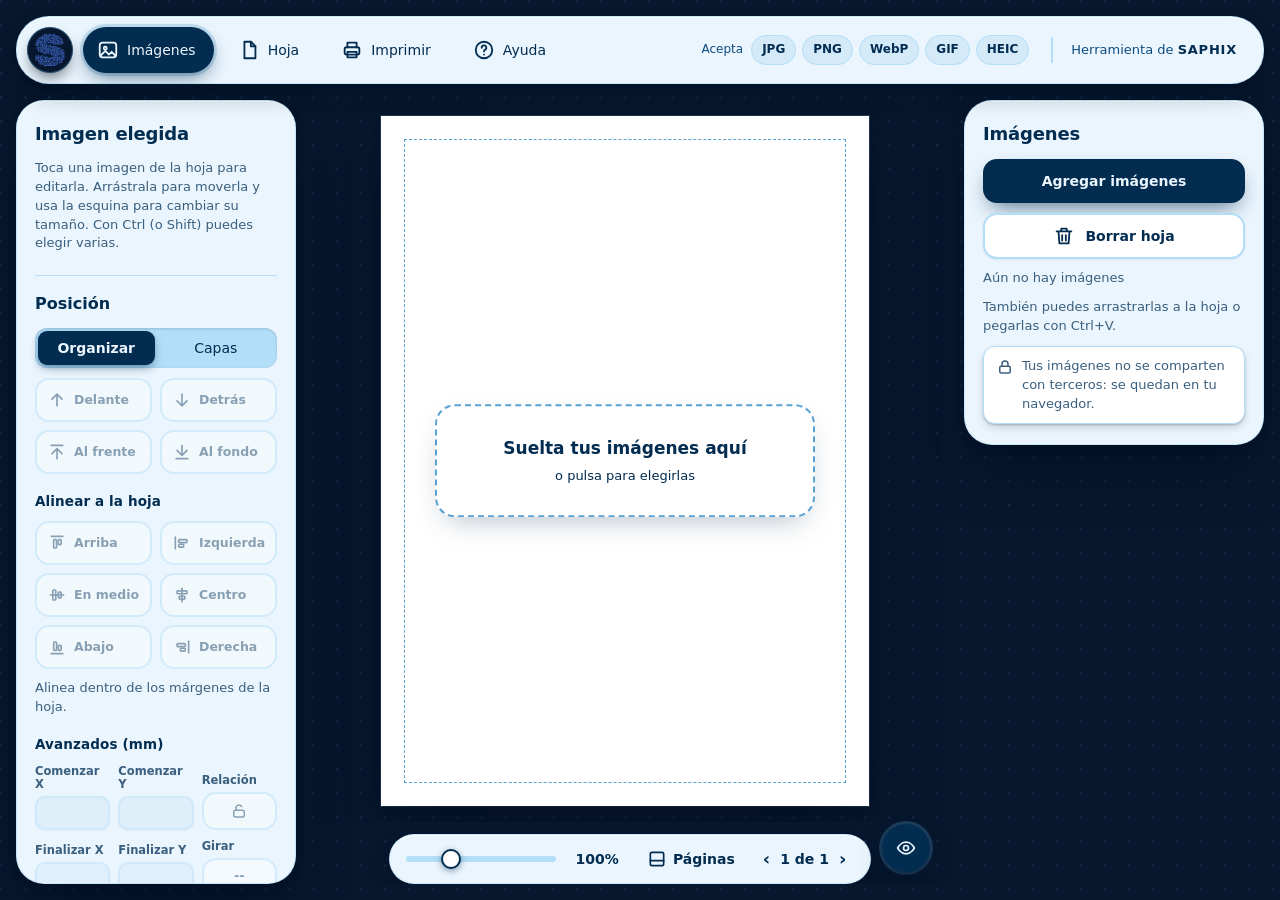
==== commit 1daca7de: "Se agregar una previsualizacion de la impresion 2d y 3d" ====
--- a/index.html
+++ b/index.html
@@ -225,6 +225,7 @@
 <script defer src="js/position.js"></script>
 <script defer src="js/ui.js"></script>
 <script defer src="js/export.js"></script>
+<script defer src="js/preview.js"></script>
 <script defer src="js/main.js"></script>
 </body>
 </html>
--- a/css/components.css
+++ b/css/components.css
@@ -338,3 +338,47 @@
 /* Manos de arrastre oscuras con borde blanco: se ven sobre fondos claros y oscuros */
 .lyr[draggable=true],.lyr[draggable=true] .grip,.it.crop{cursor:url("data:image/svg+xml,%3Csvg xmlns='http://www.w3.org/2000/svg' width='32' height='32' viewBox='0 0 24 24' fill='none' stroke-linecap='round' stroke-linejoin='round'%3E%3Cg stroke='%23fff' stroke-width='4.6'%3E%3Cpath d=%22M18 11V6a2 2 0 0 0-2-2a2 2 0 0 0-2 2%22/%3E%3Cpath d=%22M14 10V4a2 2 0 0 0-2-2a2 2 0 0 0-2 2v2%22/%3E%3Cpath d=%22M10 10.5V6a2 2 0 0 0-2-2a2 2 0 0 0-2 2v8%22/%3E%3Cpath d=%22M18 8a2 2 0 1 1 4 0v6a8 8 0 0 1-8 8h-2c-2.8 0-4.5-.86-5.99-2.34l-3.6-3.6a2 2 0 0 1 2.83-2.82L7 15%22/%3E%3C/g%3E%3Cg stroke='%23022C50' stroke-width='2'%3E%3Cpath d=%22M18 11V6a2 2 0 0 0-2-2a2 2 0 0 0-2 2%22/%3E%3Cpath d=%22M14 10V4a2 2 0 0 0-2-2a2 2 0 0 0-2 2v2%22/%3E%3Cpath d=%22M10 10.5V6a2 2 0 0 0-2-2a2 2 0 0 0-2 2v8%22/%3E%3Cpath d=%22M18 8a2 2 0 1 1 4 0v6a8 8 0 0 1-8 8h-2c-2.8 0-4.5-.86-5.99-2.34l-3.6-3.6a2 2 0 0 1 2.83-2.82L7 15%22/%3E%3C/g%3E%3C/svg%3E") 16 16,grab}
 .lyr[draggable=true]:active,.it.crop:active{cursor:url("data:image/svg+xml,%3Csvg xmlns='http://www.w3.org/2000/svg' width='32' height='32' viewBox='0 0 24 24' fill='none' stroke-linecap='round' stroke-linejoin='round'%3E%3Cg stroke='%23fff' stroke-width='4.6'%3E%3Cpath d=%22M18 11.5V9a2 2 0 0 0-2-2a2 2 0 0 0-2 2v1.4%22/%3E%3Cpath d=%22M14 10V8a2 2 0 0 0-2-2a2 2 0 0 0-2 2v2%22/%3E%3Cpath d=%22M10 9.9V9a2 2 0 0 0-2-2a2 2 0 0 0-2 2v5%22/%3E%3Cpath d=%22M6 14a2 2 0 0 0-2-2a2 2 0 0 0-2 2%22/%3E%3Cpath d=%22M18 11a2 2 0 1 1 4 0v3a8 8 0 0 1-8 8h-2c-2.8 0-4.5-.86-5.99-2.34l-3.6-3.6a2 2 0 0 1 2.83-2.82L7 15%22/%3E%3C/g%3E%3Cg stroke='%23022C50' stroke-width='2'%3E%3Cpath d=%22M18 11.5V9a2 2 0 0 0-2-2a2 2 0 0 0-2 2v1.4%22/%3E%3Cpath d=%22M14 10V8a2 2 0 0 0-2-2a2 2 0 0 0-2 2v2%22/%3E%3Cpath d=%22M10 9.9V9a2 2 0 0 0-2-2a2 2 0 0 0-2 2v5%22/%3E%3Cpath d=%22M6 14a2 2 0 0 0-2-2a2 2 0 0 0-2 2%22/%3E%3Cpath d=%22M18 11a2 2 0 1 1 4 0v3a8 8 0 0 1-8 8h-2c-2.8 0-4.5-.86-5.99-2.34l-3.6-3.6a2 2 0 0 1 2.83-2.82L7 15%22/%3E%3C/g%3E%3C/svg%3E") 16 16,grabbing}
+
+/* ===== Vista previa de la hoja ===== */
+main{position:relative}
+.fab{position:absolute;right:18px;bottom:12px;z-index:5;display:flex;align-items:center;gap:10px;height:48px;padding:0 20px 0 16px;border:0;border-radius:999px;background:var(--c6);color:var(--c1);font:700 14px/1 inherit;font-family:inherit;cursor:pointer;box-shadow:0 14px 28px -8px rgba(2,12,28,.75),0 0 0 3px rgba(88,161,211,.28);transition:transform .35s var(--spring),box-shadow .3s,background .25s}
+.fab svg{width:20px;height:20px;fill:none;stroke:currentColor;stroke-width:2;stroke-linecap:round;stroke-linejoin:round;transition:transform .4s var(--spring)}
+.fab:hover{background:var(--c5);transform:translateY(-3px);box-shadow:0 20px 34px -10px rgba(2,12,28,.85),0 0 0 4px var(--glow)}
+.fab:hover svg{transform:scale(1.15)}
+.fab:active{transform:scale(.96)}
+@media(max-width:1599px){.fab{width:48px;padding:0;justify-content:center}.fab span{display:none}}
+
+#prev{position:fixed;inset:0;z-index:100;display:flex;align-items:center;justify-content:center;gap:18px;padding:20px;background:rgba(6,36,72,.9);-webkit-backdrop-filter:blur(8px);backdrop-filter:blur(8px);opacity:0;transition:opacity .28s var(--ease)}
+#prev[hidden]{display:none}
+#prev.open{opacity:1}
+body.pv-lock{overflow:hidden}
+.pv-box{display:flex;flex-direction:column;align-items:center;gap:16px;min-width:0}
+.pv-paper{position:relative;transform-style:preserve-3d;transform:scale(.9) translateY(18px);opacity:0;transition:transform .5s var(--spring),opacity .35s}
+#prev.open .pv-paper{transform:none;opacity:1}
+.pv-scene{position:relative;perspective:1800px;touch-action:none}
+.pv-floor{position:absolute;inset:3% 5%;background:#01060f;border-radius:6px;filter:blur(30px);pointer-events:none;transition:none}
+.pv-tilt{position:absolute;inset:0;transform-style:preserve-3d;will-change:transform}
+#prev.settle .pv-tilt,#prev.settle .pv-floor{transition:transform .6s var(--spring),opacity .4s}
+.pv-face{position:absolute;inset:0;background:#fff;backface-visibility:hidden;-webkit-backface-visibility:hidden;box-shadow:0 0 0 1px rgba(179,222,248,.16)}
+.pv-back{transform:rotateY(180deg);background:#f3f6fa}
+.pv-front canvas{display:block;width:100%;height:100%}
+#prev{cursor:url("data:image/svg+xml,%3Csvg xmlns='http://www.w3.org/2000/svg' width='32' height='32' viewBox='0 0 24 24' fill='none' stroke-linecap='round' stroke-linejoin='round'%3E%3Cg stroke='%23fff' stroke-width='4.6'%3E%3Cpath d='M18 11V6a2 2 0 0 0-2-2a2 2 0 0 0-2 2'/%3E%3Cpath d='M14 10V4a2 2 0 0 0-2-2a2 2 0 0 0-2 2v2'/%3E%3Cpath d='M10 10.5V6a2 2 0 0 0-2-2a2 2 0 0 0-2 2v8'/%3E%3Cpath d='M18 8a2 2 0 1 1 4 0v6a8 8 0 0 1-8 8h-2c-2.8 0-4.5-.86-5.99-2.34l-3.6-3.6a2 2 0 0 1 2.83-2.82L7 15'/%3E%3C/g%3E%3Cg stroke='%23022C50' stroke-width='2'%3E%3Cpath d='M18 11V6a2 2 0 0 0-2-2a2 2 0 0 0-2 2'/%3E%3Cpath d='M14 10V4a2 2 0 0 0-2-2a2 2 0 0 0-2 2v2'/%3E%3Cpath d='M10 10.5V6a2 2 0 0 0-2-2a2 2 0 0 0-2 2v8'/%3E%3Cpath d='M18 8a2 2 0 1 1 4 0v6a8 8 0 0 1-8 8h-2c-2.8 0-4.5-.86-5.99-2.34l-3.6-3.6a2 2 0 0 1 2.83-2.82L7 15'/%3E%3C/g%3E%3C/svg%3E") 16 16,grab}
+#prev.grabbing{cursor:grabbing}
+#prev button{cursor:pointer}
+.pv-flat{margin-left:12px;padding:5px 12px;border:0;border-radius:999px;background:var(--c6);color:var(--c1);font:700 12px/1 inherit;font-family:inherit;transition:background .2s,transform .3s var(--spring)}
+.pv-flat:hover{background:var(--c5);transform:translateY(-1px)}
+.pv-cap{display:flex;align-items:center;padding:6px 8px 6px 18px}
+.pv-paper.flip-r{animation:pvR .4s var(--ease)}
+.pv-paper.flip-l{animation:pvL .4s var(--ease)}
+@keyframes pvR{from{opacity:.2;transform:translateX(36px)}to{opacity:1;transform:none}}
+@keyframes pvL{from{opacity:.2;transform:translateX(-36px)}to{opacity:1;transform:none}}
+.pv-cap{padding:8px 18px;border-radius:999px;background:var(--c1);color:var(--ink);font-size:13px;font-weight:600;box-shadow:var(--shadow-md);white-space:nowrap}
+.pv-x,.pv-nav{display:grid;place-items:center;border:0;border-radius:50%;background:var(--c1);color:var(--c6);cursor:pointer;box-shadow:var(--shadow-md);transition:transform .35s var(--spring),background .2s,opacity .2s}
+.pv-x{position:absolute;top:18px;right:18px;width:46px;height:46px}
+.pv-nav{flex:none;width:52px;height:52px}
+.pv-x svg,.pv-nav svg{width:22px;height:22px;fill:none;stroke:currentColor;stroke-width:2.2;stroke-linecap:round;stroke-linejoin:round}
+.pv-x:hover,.pv-nav:hover:not(:disabled){background:var(--c3);transform:scale(1.1)}
+.pv-x:active,.pv-nav:active{transform:scale(.94)}
+.pv-nav:disabled{opacity:.3;cursor:not-allowed}
+.pv-nav[hidden]{display:none}
+@media(max-width:700px){#prev{gap:8px;padding:12px}.pv-nav{width:40px;height:40px}}
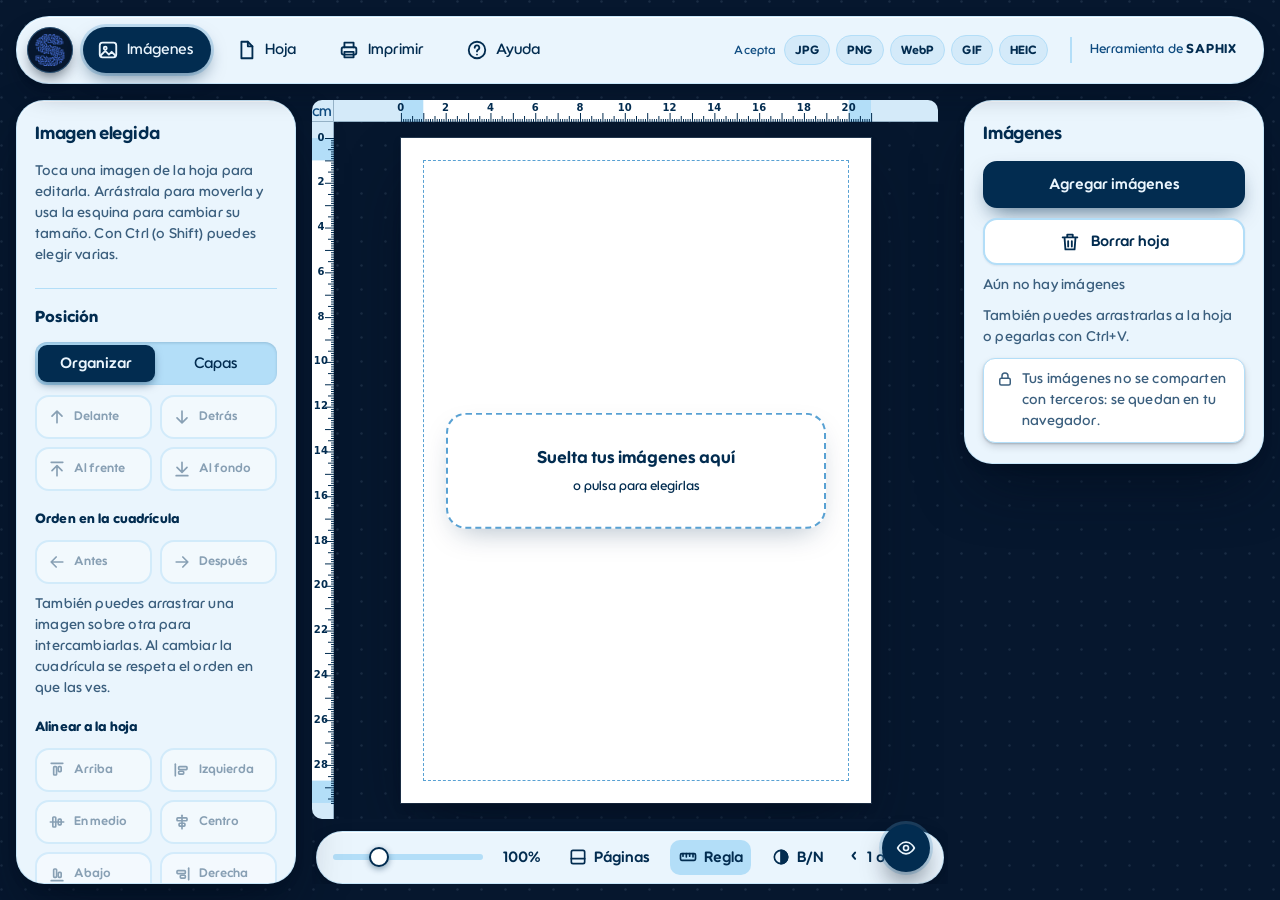
==== commit 252dab65: "Rediseño y nuevas caracteristicas" ====
--- a/index.html
+++ b/index.html
@@ -139,6 +139,7 @@
       <li><kbd>Ctrl</kbd>/<kbd>Shift</kbd> + clic: elegir varias · <kbd>Ctrl</kbd>+<kbd>A</kbd>: todas</li>
       <li>Flechas: mover 1 mm (con <kbd>Shift</kbd>, 5 mm)</li>
       <li><kbd>Alt</kbd> al arrastrar: mover sin imán</li>
+      <li>Arrastrar una imagen sobre otra: intercambiar su orden</li>
       <li><kbd>Ctrl</kbd>+<kbd>[</kbd> / <kbd>]</kbd>: bajar / subir capa</li>
       <li>Doble clic en una imagen: encuadrar · <kbd>Esc</kbd>: salir</li>
     </ul>
@@ -183,6 +184,12 @@
           <button class="act" id="bTop" type="button"><svg viewBox="0 0 24 24"><path d="M5 4h14M12 20V9M6 14l6-6 6 6"/></svg>Al frente</button>
           <button class="act" id="bBottom" type="button"><svg viewBox="0 0 24 24"><path d="M5 20h14M12 4v11M6 10l6 6 6-6"/></svg>Al fondo</button>
         </div>
+        <h4 class="pt">Orden en la cuadrícula</h4>
+        <div class="pgrid">
+          <button class="act" id="bOrdPrev" type="button"><svg viewBox="0 0 24 24"><path d="M19 12H5M11 6l-6 6 6 6"/></svg>Antes</button>
+          <button class="act" id="bOrdNext" type="button"><svg viewBox="0 0 24 24"><path d="M5 12h14M13 6l6 6-6 6"/></svg>Después</button>
+        </div>
+        <p class="note">También puedes arrastrar una imagen sobre otra para intercambiarlas. Al cambiar la cuadrícula se respeta el orden en que las ves.</p>
         <h4 class="pt">Alinear a la hoja</h4>
         <div class="pgrid">
           <button class="act" type="button" data-al="top"><svg viewBox="0 0 24 24"><path d="M5 4h14"/><rect x="8" y="8" width="3.5" height="10" rx="1"/><rect x="13.5" y="8" width="3.5" height="6" rx="1"/></svg>Arriba</button>
@@ -223,6 +230,7 @@
 <script defer src="js/pages.js"></script>
 <script defer src="js/interactions.js"></script>
 <script defer src="js/position.js"></script>
+<script defer src="js/ruler.js"></script>
 <script defer src="js/ui.js"></script>
 <script defer src="js/export.js"></script>
 <script defer src="js/preview.js"></script>
--- a/css/base.css
+++ b/css/base.css
@@ -1,13 +1,20 @@
+/* LT Saeada de LyonsType (licencia SIL OFL 1.1, ver fonts/OFL-Saeada.txt). Se usa un estilo más ligero que el pedido para que títulos y botones no se vean pesados:
+   400 = Regular, 500 y 600 = Medium, 700 = SemiBold, 800 = Bold */
+@font-face{font-family:"Saeada";font-style:normal;font-weight:400;font-display:swap;src:url("../fonts/saeada-regular.woff") format("woff")}
+@font-face{font-family:"Saeada";font-style:normal;font-weight:500;font-display:swap;src:url("../fonts/saeada-medium.woff") format("woff")}
+@font-face{font-family:"Saeada";font-style:normal;font-weight:600;font-display:swap;src:url("../fonts/saeada-medium.woff") format("woff")}
+@font-face{font-family:"Saeada";font-style:normal;font-weight:700;font-display:swap;src:url("../fonts/saeada-semibold.woff") format("woff")}
+@font-face{font-family:"Saeada";font-style:normal;font-weight:800;font-display:swap;src:url("../fonts/saeada-bold.woff") format("woff")}
 *{box-sizing:border-box}
 html,body{height:100%;margin:0}
-body{font:14px/1.45 "Segoe UI",system-ui,sans-serif;color:var(--ink);background:var(--bg);
+body{font:15px/1.55 "Saeada","Segoe UI",system-ui,sans-serif;letter-spacing:.012em;color:var(--ink);background:var(--bg);
   display:grid;grid-template-columns:280px minmax(0,1fr) 300px;grid-template-rows:auto minmax(0,1fr);gap:16px;padding:16px;height:100vh}
 body.min .drawer{display:none}
 body.min{grid-template-columns:280px minmax(0,1fr)}
 main{grid-column:2;grid-row:2}
 h2{font-size:16px;margin:0 0 12px}
-.note{color:var(--note);margin:10px 0 0;font-size:13px}
-.lbl{display:block;color:var(--note);font-size:12.5px;margin:14px 0 4px}
+.note{color:var(--note);margin:10px 0 0;font-size:14px;line-height:1.5}
+.lbl{display:block;color:var(--note);font-size:13.5px;margin:14px 0 4px}
 .two{display:grid;grid-template-columns:1fr 1fr;gap:10px}
 main{min-height:0;overflow:hidden;display:flex;flex-direction:column}
 #canvas{flex:1;min-height:0;overflow:auto;display:flex;padding:16px;scrollbar-gutter:stable}
--- a/css/components.css
+++ b/css/components.css
@@ -348,33 +348,38 @@
 .fab:active{transform:scale(.96)}
 @media(max-width:1599px){.fab{width:48px;padding:0;justify-content:center}.fab span{display:none}}
 
-#prev{position:fixed;inset:0;z-index:100;display:flex;align-items:center;justify-content:center;gap:18px;padding:20px;background:rgba(6,36,72,.9);-webkit-backdrop-filter:blur(8px);backdrop-filter:blur(8px);opacity:0;transition:opacity .28s var(--ease)}
+#prev{position:fixed;inset:0;z-index:100;display:flex;align-items:center;justify-content:center;gap:18px;padding:20px;background:rgb(6,34,68);opacity:0;transition:opacity .28s var(--ease)}
 #prev[hidden]{display:none}
 #prev.open{opacity:1}
+#prev.zoomed{cursor:url("data:image/svg+xml,%3Csvg xmlns='http://www.w3.org/2000/svg' width='32' height='32' viewBox='0 0 24 24' fill='none' stroke-linecap='round' stroke-linejoin='round'%3E%3Cg stroke='%23fff' stroke-width='4.6'%3E%3Cpath d=%22M18 11V6a2 2 0 0 0-2-2a2 2 0 0 0-2 2%22/%3E%3Cpath d=%22M14 10V4a2 2 0 0 0-2-2a2 2 0 0 0-2 2v2%22/%3E%3Cpath d=%22M10 10.5V6a2 2 0 0 0-2-2a2 2 0 0 0-2 2v8%22/%3E%3Cpath d=%22M18 8a2 2 0 1 1 4 0v6a8 8 0 0 1-8 8h-2c-2.8 0-4.5-.86-5.99-2.34l-3.6-3.6a2 2 0 0 1 2.83-2.82L7 15%22/%3E%3C/g%3E%3Cg stroke='%23022C50' stroke-width='2'%3E%3Cpath d=%22M18 11V6a2 2 0 0 0-2-2a2 2 0 0 0-2 2%22/%3E%3Cpath d=%22M14 10V4a2 2 0 0 0-2-2a2 2 0 0 0-2 2v2%22/%3E%3Cpath d=%22M10 10.5V6a2 2 0 0 0-2-2a2 2 0 0 0-2 2v8%22/%3E%3Cpath d=%22M18 8a2 2 0 1 1 4 0v6a8 8 0 0 1-8 8h-2c-2.8 0-4.5-.86-5.99-2.34l-3.6-3.6a2 2 0 0 1 2.83-2.82L7 15%22/%3E%3C/g%3E%3C/svg%3E") 16 16,grab}
+#prev.grabbing{cursor:url("data:image/svg+xml,%3Csvg xmlns='http://www.w3.org/2000/svg' width='32' height='32' viewBox='0 0 24 24' fill='none' stroke-linecap='round' stroke-linejoin='round'%3E%3Cg stroke='%23fff' stroke-width='4.6'%3E%3Cpath d=%22M18 11.5V9a2 2 0 0 0-2-2a2 2 0 0 0-2 2v1.4%22/%3E%3Cpath d=%22M14 10V8a2 2 0 0 0-2-2a2 2 0 0 0-2 2v2%22/%3E%3Cpath d=%22M10 9.9V9a2 2 0 0 0-2-2a2 2 0 0 0-2 2v5%22/%3E%3Cpath d=%22M6 14a2 2 0 0 0-2-2a2 2 0 0 0-2 2%22/%3E%3Cpath d=%22M18 11a2 2 0 1 1 4 0v3a8 8 0 0 1-8 8h-2c-2.8 0-4.5-.86-5.99-2.34l-3.6-3.6a2 2 0 0 1 2.83-2.82L7 15%22/%3E%3C/g%3E%3Cg stroke='%23022C50' stroke-width='2'%3E%3Cpath d=%22M18 11.5V9a2 2 0 0 0-2-2a2 2 0 0 0-2 2v1.4%22/%3E%3Cpath d=%22M14 10V8a2 2 0 0 0-2-2a2 2 0 0 0-2 2v2%22/%3E%3Cpath d=%22M10 9.9V9a2 2 0 0 0-2-2a2 2 0 0 0-2 2v5%22/%3E%3Cpath d=%22M6 14a2 2 0 0 0-2-2a2 2 0 0 0-2 2%22/%3E%3Cpath d=%22M18 11a2 2 0 1 1 4 0v3a8 8 0 0 1-8 8h-2c-2.8 0-4.5-.86-5.99-2.34l-3.6-3.6a2 2 0 0 1 2.83-2.82L7 15%22/%3E%3C/g%3E%3C/svg%3E") 16 16,grabbing}
+#prev button{cursor:pointer}
 body.pv-lock{overflow:hidden}
-.pv-box{display:flex;flex-direction:column;align-items:center;gap:16px;min-width:0}
-.pv-paper{position:relative;transform-style:preserve-3d;transform:scale(.9) translateY(18px);opacity:0;transition:transform .5s var(--spring),opacity .35s}
+.pv-box{display:flex;flex-direction:column;align-items:center;gap:14px;min-width:0}
+.pv-scene{position:relative;transform-origin:50% 50%;touch-action:none}
+.pv-scene.zs{transition:transform .28s var(--ease)}
+.pv-paper{position:relative;background:#fff;box-shadow:0 40px 80px -24px rgba(0,0,0,.75),0 0 0 1px rgba(179,222,248,.14);transform:scale(.92) translateY(16px);opacity:0;transition:transform .5s var(--spring),opacity .35s}
 #prev.open .pv-paper{transform:none;opacity:1}
-.pv-scene{position:relative;perspective:1800px;touch-action:none}
-.pv-floor{position:absolute;inset:3% 5%;background:#01060f;border-radius:6px;filter:blur(30px);pointer-events:none;transition:none}
-.pv-tilt{position:absolute;inset:0;transform-style:preserve-3d;will-change:transform}
-#prev.settle .pv-tilt,#prev.settle .pv-floor{transition:transform .6s var(--spring),opacity .4s}
-.pv-face{position:absolute;inset:0;background:#fff;backface-visibility:hidden;-webkit-backface-visibility:hidden;box-shadow:0 0 0 1px rgba(179,222,248,.16)}
-.pv-back{transform:rotateY(180deg);background:#f3f6fa}
-.pv-front canvas{display:block;width:100%;height:100%}
-#prev{cursor:url("data:image/svg+xml,%3Csvg xmlns='http://www.w3.org/2000/svg' width='32' height='32' viewBox='0 0 24 24' fill='none' stroke-linecap='round' stroke-linejoin='round'%3E%3Cg stroke='%23fff' stroke-width='4.6'%3E%3Cpath d='M18 11V6a2 2 0 0 0-2-2a2 2 0 0 0-2 2'/%3E%3Cpath d='M14 10V4a2 2 0 0 0-2-2a2 2 0 0 0-2 2v2'/%3E%3Cpath d='M10 10.5V6a2 2 0 0 0-2-2a2 2 0 0 0-2 2v8'/%3E%3Cpath d='M18 8a2 2 0 1 1 4 0v6a8 8 0 0 1-8 8h-2c-2.8 0-4.5-.86-5.99-2.34l-3.6-3.6a2 2 0 0 1 2.83-2.82L7 15'/%3E%3C/g%3E%3Cg stroke='%23022C50' stroke-width='2'%3E%3Cpath d='M18 11V6a2 2 0 0 0-2-2a2 2 0 0 0-2 2'/%3E%3Cpath d='M14 10V4a2 2 0 0 0-2-2a2 2 0 0 0-2 2v2'/%3E%3Cpath d='M10 10.5V6a2 2 0 0 0-2-2a2 2 0 0 0-2 2v8'/%3E%3Cpath d='M18 8a2 2 0 1 1 4 0v6a8 8 0 0 1-8 8h-2c-2.8 0-4.5-.86-5.99-2.34l-3.6-3.6a2 2 0 0 1 2.83-2.82L7 15'/%3E%3C/g%3E%3C/svg%3E") 16 16,grab}
-#prev.grabbing{cursor:grabbing}
-#prev button{cursor:pointer}
-.pv-flat{margin-left:12px;padding:5px 12px;border:0;border-radius:999px;background:var(--c6);color:var(--c1);font:700 12px/1 inherit;font-family:inherit;transition:background .2s,transform .3s var(--spring)}
-.pv-flat:hover{background:var(--c5);transform:translateY(-1px)}
-.pv-cap{display:flex;align-items:center;padding:6px 8px 6px 18px}
+.pv-paper canvas{display:block;width:100%;height:100%;transition:filter .35s}
+#prev.gray .pv-paper canvas{-webkit-filter:grayscale(1);filter:grayscale(1)}
 .pv-paper.flip-r{animation:pvR .4s var(--ease)}
 .pv-paper.flip-l{animation:pvL .4s var(--ease)}
 @keyframes pvR{from{opacity:.2;transform:translateX(36px)}to{opacity:1;transform:none}}
 @keyframes pvL{from{opacity:.2;transform:translateX(-36px)}to{opacity:1;transform:none}}
-.pv-cap{padding:8px 18px;border-radius:999px;background:var(--c1);color:var(--ink);font-size:13px;font-weight:600;box-shadow:var(--shadow-md);white-space:nowrap}
-.pv-x,.pv-nav{display:grid;place-items:center;border:0;border-radius:50%;background:var(--c1);color:var(--c6);cursor:pointer;box-shadow:var(--shadow-md);transition:transform .35s var(--spring),background .2s,opacity .2s}
-.pv-x{position:absolute;top:18px;right:18px;width:46px;height:46px}
+
+.pv-cap,.pv-nav{position:relative;z-index:3}
+.pv-cap{display:flex;align-items:center;gap:12px;padding:6px 8px 6px 18px;border-radius:999px;background:var(--c1);color:var(--ink);font-size:13px;font-weight:600;box-shadow:var(--shadow-md);white-space:nowrap}
+.pv-zg,.pv-mode{display:flex;align-items:center;gap:2px;padding:2px;border-radius:999px;background:var(--c2)}
+.pv-zb,.pv-zv,.pv-m{border:0;background:transparent;color:var(--c6);font:700 12px/1 inherit;font-family:inherit;height:26px;border-radius:999px;transition:background .2s,color .2s,transform .3s var(--spring)}
+.pv-zb{width:26px;font-size:17px}
+.pv-zv{min-width:50px}
+.pv-m{padding:0 12px}
+.pv-zb:hover:not(:disabled),.pv-zv:hover,.pv-m:hover:not(.on){background:var(--c3)}
+.pv-zb:disabled{opacity:.35;cursor:not-allowed}
+.pv-m.on{background:var(--c6);color:var(--c1)}
+
+.pv-x,.pv-nav{display:grid;place-items:center;border:0;border-radius:50%;background:var(--c1);color:var(--c6);box-shadow:var(--shadow-md);transition:transform .35s var(--spring),background .2s,opacity .2s}
+.pv-x{position:absolute;top:18px;right:18px;width:46px;height:46px;z-index:4}
 .pv-nav{flex:none;width:52px;height:52px}
 .pv-x svg,.pv-nav svg{width:22px;height:22px;fill:none;stroke:currentColor;stroke-width:2.2;stroke-linecap:round;stroke-linejoin:round}
 .pv-x:hover,.pv-nav:hover:not(:disabled){background:var(--c3);transform:scale(1.1)}
@@ -382,3 +387,20 @@
 .pv-nav:disabled{opacity:.3;cursor:not-allowed}
 .pv-nav[hidden]{display:none}
 @media(max-width:700px){#prev{gap:8px;padding:12px}.pv-nav{width:40px;height:40px}}
+
+/* Reglas */
+main.rulers #canvas{padding:38px 16px 16px 38px}
+.rul,.rul-corner{display:none}
+main.rulers .rul,main.rulers .rul-corner{display:block}
+.rul{position:absolute;z-index:3;pointer-events:none}
+.rul-h{left:22px;top:0;height:22px;border-radius:0 10px 0 0}
+.rul-v{left:0;top:22px;width:22px;border-radius:0 0 0 10px}
+.rul-corner{position:absolute;left:0;top:0;width:22px;height:22px;z-index:4;display:grid;place-items:center;background:var(--c2);color:var(--c5);font:700 9px/1 inherit;font-family:inherit;border-radius:10px 0 0 0;box-shadow:inset -1px -1px 0 rgba(2,44,80,.3)}
+.pv-rul{position:absolute;z-index:2;pointer-events:none;opacity:0;transition:opacity .25s;box-shadow:var(--shadow-sm)}
+#prev.pv-rulers .pv-rul{opacity:1}
+.pv-rh{left:30px;width:calc(100% - 114px);top:0;height:24px;border-radius:0 0 10px 10px}
+.pv-rv{left:0;top:30px;height:calc(100% - 30px);width:24px;border-radius:0 10px 10px 0}
+
+/* Blanco y negro (solo para ver): la hoja y las miniaturas */
+.it img{transition:filter .35s}
+body.gray #sheet .it img,body.gray #pages .it img{-webkit-filter:grayscale(1);filter:grayscale(1)}
--- a/css/print.css
+++ b/css/print.css
@@ -5,6 +5,7 @@
   #printArea{display:block}
   .pp{position:relative;width:var(--pw);height:calc(var(--ph) - .3mm);overflow:hidden;background:#fff;break-after:page}
   .pp:last-child{break-after:auto}
+  #prev,.fab{display:none!important}
   .rz{display:none!important}
   .it{outline:0!important}
 }
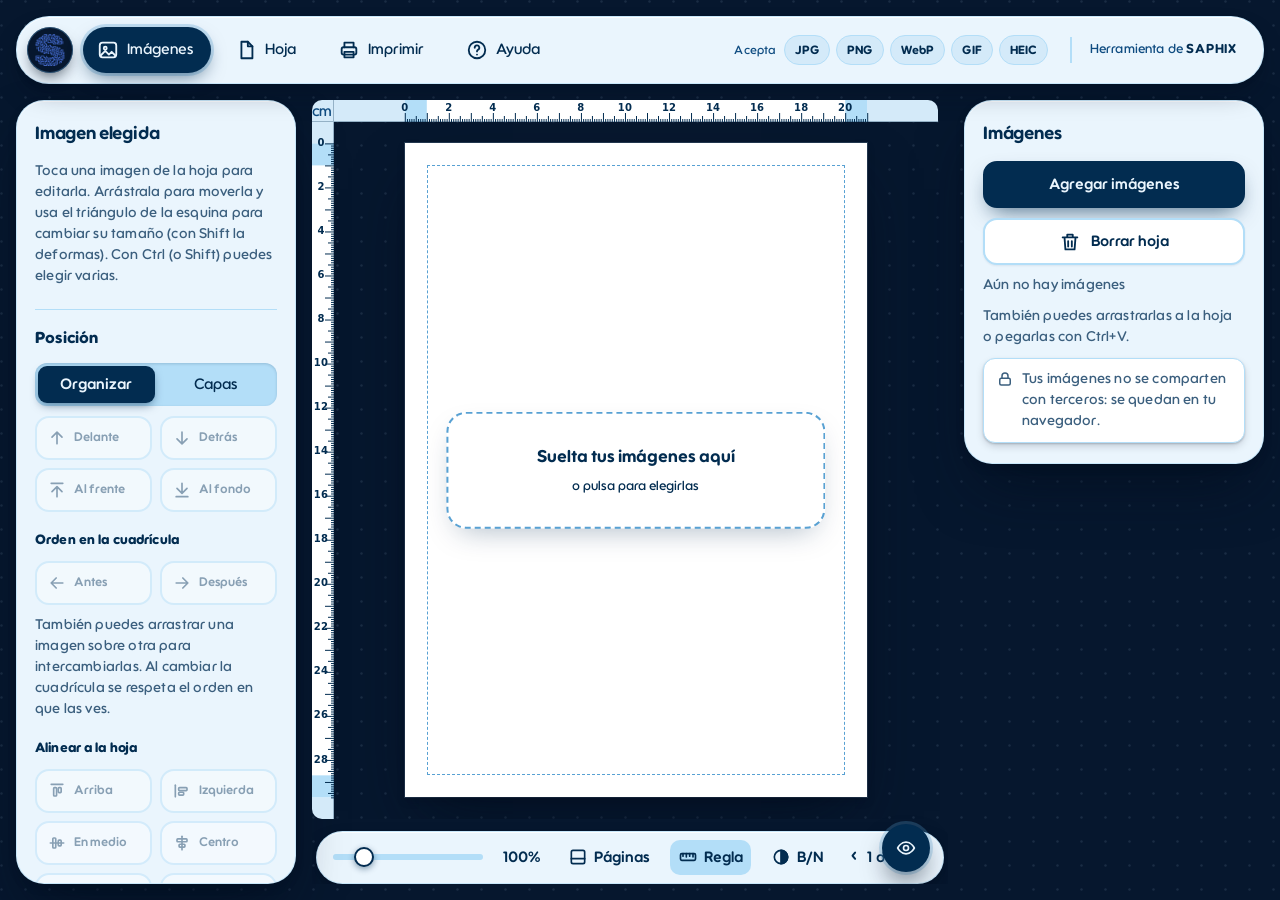
==== commit 3230b459: "nuevas funciones" ====
--- a/index.html
+++ b/index.html
@@ -37,7 +37,7 @@
   </div>
   <div id="pages" hidden></div>
   <div class="bar">
-    <input id="zoom" type="range" min="25" max="300" step="5" value="100" aria-label="Zoom">
+    <input id="zoom" type="range" min="25" max="500" step="5" value="100" aria-label="Zoom">
     <button id="zoomVal" class="zv" type="button" title="Ajustar a la pantalla">100%</button>
     <button id="bPages" class="pbtn" type="button" aria-expanded="false"><svg viewBox="0 0 24 24"><rect x="4" y="4" width="16" height="16" rx="2"/><path d="M4 14h16"/></svg>Páginas</button>
     <span class="pnav"><button id="pPrev" type="button" aria-label="Página anterior">‹</button><span id="pageNo">1 de 1</span><button id="pNext" type="button" aria-label="Página siguiente">›</button></span>
@@ -90,10 +90,6 @@
       <div><span class="lbl">Filas</span>
         <div class="step" data-k="rows" data-min="1" data-max="12" data-inc="1"><button type="button" data-d="-1" aria-label="Menos filas">−</button><input type="text" inputmode="numeric" autocomplete="off" aria-label="Filas"><button type="button" data-d="1" aria-label="Más filas">+</button></div></div>
     </div>
-    <span class="lbl">Cómo se ve cada imagen</span>
-    <div class="seg" data-seg="fit">
-      <button type="button" data-v="contain">Completa</button><button type="button" data-v="cover">Llenar y recortar</button>
-    </div>
     <label class="switch"><input type="checkbox" id="snap" checked><span>Ajuste automático</span></label>
     <p class="note">Al mover o cambiar el tamaño, la imagen se pega a los bordes, márgenes, centros y otras imágenes. Mantén Alt para moverla sin imán.</p>
     <button class="btn" id="bGrid" type="button">Acomodar de nuevo</button>
@@ -141,7 +137,20 @@
       <li><kbd>Alt</kbd> al arrastrar: mover sin imán</li>
       <li>Arrastrar una imagen sobre otra: intercambiar su orden</li>
       <li><kbd>Ctrl</kbd>+<kbd>[</kbd> / <kbd>]</kbd>: bajar / subir capa</li>
-      <li>Doble clic en una imagen: encuadrar · <kbd>Esc</kbd>: salir</li>
+      <li>Doble clic en una imagen: moverla dentro del marco · <kbd>Esc</kbd>: salir</li>
+      <li>Triángulo de la esquina: agrandar o achicar conservando la proporción · con <kbd>Shift</kbd>, deformar · doble clic: proporción original</li>
+      <li><kbd>Ctrl</kbd>+<kbd>Z</kbd>: deshacer el último cambio de tamaño o deformación</li>
+      <li><kbd>Ctrl</kbd> + rueda del mouse sobre la hoja: zoom de 25% a 500%</li>
+      <li>Recortar → botón de girar: enderezar con cualquier ángulo · <kbd>Shift</kbd>: de 15° en 15° · <kbd>Alt</kbd>: sin imán · doble clic: 0°</li>
+    </ul>
+
+    <h3 class="sub">Editar una imagen</h3>
+    <ul class="why">
+      <li><b>Cambiar tamaño:</b> arrastra el triángulo de la esquina inferior derecha. La imagen conserva su proporción; mantén <kbd>Shift</kbd> para estirarla y deformarla. Si no te gusta, pulsa «Deshacer» en el aviso, <kbd>Ctrl</kbd>+<kbd>Z</kbd>, «Quitar deformación» en el panel o haz doble clic en el triángulo.</li>
+      <li><b>Recortar:</b> abre una ventana con la imagen original. Arrastra los círculos de las esquinas y las barras de los lados, o mueve el recuadro. Se puede volver atrás con «Restablecer».</li>
+      <li><b>Enderezar o girar:</b> en esa misma ventana, arrastra el botón de girar que está debajo de la imagen. Los grados se ven al lado y se pega a 0°, 45° y 90°. Para giros de 90° usa «Girar» del panel.</li>
+      <li><b>Acercar o alejar:</b> en «Tamaño de la imagen» va de 20% a 500%. Con doble clic mueves la imagen dentro del marco y la rueda del mouse acerca y aleja.</li>
+      <li><b>Escáner:</b> Original, Mejorado, Grises y Documento. Siempre puedes volver a Original.</li>
     </ul>
 
     <h3 class="sub">Preguntas frecuentes</h3>
@@ -156,19 +165,29 @@
 
 <aside class="side off" id="side">
   <h2 id="selTitle">Imagen elegida</h2>
-  <p class="note empty-note">Toca una imagen de la hoja para editarla. Arrástrala para moverla y usa la esquina para cambiar su tamaño. Con Ctrl (o Shift) puedes elegir varias.</p>
+  <p class="note empty-note">Toca una imagen de la hoja para editarla. Arrástrala para moverla y usa el triángulo de la esquina para cambiar su tamaño (con Shift la deformas). Con Ctrl (o Shift) puedes elegir varias.</p>
   <div class="sel-body">
     <button class="act" id="bRot" type="button"><svg viewBox="0 0 24 24"><path d="M20 12a8 8 0 1 1-3-6.2"/><path d="M20 4v5h-5"/></svg>Girar</button>
-    <button class="act" id="bFit" type="button"><svg viewBox="0 0 24 24"><path d="M4 9V4h5M20 9V4h-5M4 15v5h5M20 15v5h-5"/></svg><span id="fitLabel">Llenar</span></button>
-    <button class="act" id="bCrop" type="button" aria-pressed="false"><svg viewBox="0 0 24 24"><path d="M7 3v14h14"/><path d="M3 7h14v14"/></svg>Encuadrar</button>
-    <div id="cropTools" hidden>
-      <span class="lbl">Acercar</span>
-      <input id="cz" type="range" min="100" max="500" step="5" value="100" aria-label="Acercar imagen">
-      <button class="btn" id="bCropReset" type="button">Restablecer encuadre</button>
-      <p class="note">Arrastra la imagen dentro del marco para elegir qué parte se ve. Rueda del mouse para acercar. Esc para salir.</p>
-    </div>
+    <button class="act" id="bCrop" type="button"><svg viewBox="0 0 24 24"><path d="M7 3v14h14"/><path d="M3 7h14v14"/></svg>Recortar</button>
     <button class="act" id="bDup" type="button"><svg viewBox="0 0 24 24"><rect x="8" y="8" width="12" height="12" rx="2"/><path d="M16 8V6a2 2 0 0 0-2-2H6a2 2 0 0 0-2 2v8a2 2 0 0 0 2 2h2"/></svg>Duplicar</button>
     <button class="act" id="bDel" type="button"><svg viewBox="0 0 24 24"><path d="M4 7h16M10 11v6M14 11v6M6 7l1 13h10l1-13M9 7V4h6v3"/></svg>Quitar</button>
+    <button class="act" id="bUndeform" type="button" hidden><svg viewBox="0 0 24 24"><path d="M3 12a9 9 0 1 0 3-6.7"/><path d="M3 4v5h5"/></svg>Quitar deformación</button>
+    <div id="cropTools">
+      <span class="lbl">Tamaño de la imagen · <b id="czVal">100%</b></span>
+      <input id="cz" type="range" min="20" max="500" step="5" value="100" aria-label="Tamaño de la imagen">
+      <button class="btn" id="bCropReset" type="button">Restablecer tamaño</button>
+      <p class="note">Agranda o achica la imagen dentro de su marco. Doble clic sobre ella para moverla; con la rueda del mouse también acercas y alejas.</p>
+    </div>
+    <div id="scanTools">
+      <h4 class="pt">Escáner</h4>
+      <div class="pgrid">
+        <button class="act" type="button" data-flt="none">Original</button>
+        <button class="act" type="button" data-flt="magic">Mejorado</button>
+        <button class="act" type="button" data-flt="gray">Grises</button>
+        <button class="act" type="button" data-flt="bw">Documento</button>
+      </div>
+      <p class="note">Aclara y da contraste como una app de escáner. «Documento» deja solo blanco y negro. Puedes volver a Original cuando quieras.</p>
+    </div>
     <p class="note">Flechas del teclado: mover 1 mm (con Shift, 5 mm).</p>
   </div>
   <div class="posc">
@@ -220,6 +239,18 @@
 </aside>
 </div>
 
+<div class="cm" id="cropModal" role="dialog" aria-modal="true" aria-label="Recortar imagen" hidden>
+  <div class="cm-box">
+    <h2>Recortar</h2>
+    <p class="note">Arrastra los círculos y las barras blancas para elegir qué te quedas, o mueve el recuadro desde adentro. Con el botón de abajo puedes girar la imagen para enderezarla.</p>
+    <div class="cm-stage"><div class="cm-outer" id="cmOuter"><div class="cm-wrap" id="cmWrap"><canvas id="cmCanvas"></canvas><div class="cm-rect" id="cmRect"></div></div>
+      <div class="cm-hs" id="cmHs"><i data-h="nw"></i><i data-h="n"></i><i data-h="ne"></i><i data-h="e"></i><i data-h="se"></i><i data-h="s"></i><i data-h="sw"></i><i data-h="w"></i></div>
+    </div></div>
+    <div class="cm-rotrow"><button class="cm-rot" id="cmRot" type="button" role="slider" aria-label="Girar la imagen" aria-valuemin="-180" aria-valuemax="180" aria-valuenow="0" title="Arrastra para girar · Shift: de 15° en 15° · Doble clic: 0°"><svg viewBox="0 0 24 24" aria-hidden="true"><path d="M20 12a8 8 0 1 1-3-6.2"/><path d="M20 4v5h-5"/></svg></button><span class="cm-badge" id="cmBadge">0°</span><span class="cm-hint">Arrastra el botón para girar · <kbd>Shift</kbd> de 15° en 15° · doble clic: 0°</span></div>
+    <div class="cm-act"><button class="btn" id="cmReset" type="button">Restablecer</button><button class="btn" id="cmCancel" type="button">Cancelar</button><button class="btn pri" id="cmOk" type="button">Aplicar</button></div>
+  </div>
+</div>
+
 <div id="printArea"></div>
 <div id="toasts" aria-live="polite"></div>
 
@@ -234,6 +265,7 @@
 <script defer src="js/ui.js"></script>
 <script defer src="js/export.js"></script>
 <script defer src="js/preview.js"></script>
+<script defer src="js/scan.js"></script>
 <script defer src="js/main.js"></script>
 </body>
 </html>
--- a/css/components.css
+++ b/css/components.css
@@ -404,3 +404,65 @@
 /* Blanco y negro (solo para ver): la hoja y las miniaturas */
 .it img{transition:filter .35s}
 body.gray #sheet .it img,body.gray #pages .it img{-webkit-filter:grayscale(1);filter:grayscale(1)}
+
+/* Recortar (ventana) y escáner (panel) */
+.cm{position:fixed;inset:0;z-index:50;display:grid;place-items:center;padding:20px;background:rgba(6,23,46,.72);-webkit-backdrop-filter:blur(4px);backdrop-filter:blur(4px)}
+.cm[hidden]{display:none}
+.cm-box{width:min(960px,100%);max-height:100%;overflow:auto;background:var(--panel);border-radius:28px;padding:22px 24px;box-shadow:var(--shadow-lg)}
+.cm-box h2{margin:0}
+.cm-stage{display:flex;justify-content:center;margin-top:14px}
+.cm-wrap{position:relative;display:inline-block;line-height:0;overflow:hidden;border-radius:12px;background:#fff;touch-action:none;user-select:none}
+.cm-wrap canvas{display:block;max-width:min(86vw,880px);max-height:56vh}
+.cm-rect{position:absolute;border:2px solid #fff;box-shadow:0 0 0 9999px rgba(6,23,46,.62);outline:1px solid var(--c6);cursor:move;touch-action:none}
+.cm-act{display:flex;gap:10px;justify-content:flex-end;margin-top:16px}
+.cm-act .btn{width:auto;margin-top:0;padding:10px 22px}
+#cropTools input[type=range]{width:100%;display:block}
+#scanTools .pt{margin:18px 0 0;font-size:13.5px;font-weight:800}
+#scanTools .pgrid .act{justify-content:center}
+
+/* Tirador para agrandar o achicar el marco: triángulo pegado a la esquina, sin animaciones */
+.rz{
+  right:0;bottom:0;width:30px;height:30px;border-radius:0;border-top-left-radius:0;
+  background:var(--c5) url("data:image/svg+xml,%3Csvg xmlns='http://www.w3.org/2000/svg' width='12' height='12' viewBox='0 0 24 24' fill='none' stroke='%23fff' stroke-width='3' stroke-linecap='round' stroke-linejoin='round'%3E%3Cpath d='M4 10V4h6M20 14v6h-6M4 4l7 7M20 20l-7-7'/%3E%3C/svg%3E") right 3px bottom 3px/13px 13px no-repeat;
+  clip-path:polygon(100% 0,100% 100%,0 100%);
+  box-shadow:none;transition:none;animation:none;
+}
+.rz:hover{background-color:var(--c6)}
+.it.crop .rz{display:none}
+@media (pointer:coarse){.rz{width:40px;height:40px;background-size:16px 16px}}
+
+/* Recortar: tiradores redondos y barras, botón de girar con los grados */
+.cm-outer{position:relative;display:inline-block;margin:12px 14px 0;line-height:0}
+.cm-wrap{border-radius:0}
+.cm-wrap canvas{max-height:50vh}
+.cm-rect{border:2px solid var(--c5);outline:0;
+  background:
+    linear-gradient(rgba(255,255,255,.55),rgba(255,255,255,.55)) 33.333% 0/1px 100% no-repeat,
+    linear-gradient(rgba(255,255,255,.55),rgba(255,255,255,.55)) 66.666% 0/1px 100% no-repeat,
+    linear-gradient(rgba(255,255,255,.55),rgba(255,255,255,.55)) 0 33.333%/100% 1px no-repeat,
+    linear-gradient(rgba(255,255,255,.55),rgba(255,255,255,.55)) 0 66.666%/100% 1px no-repeat}
+.cm-hs{position:absolute;pointer-events:none}
+.cm-hs i{position:absolute;pointer-events:auto;touch-action:none;background:#fff;box-shadow:0 1px 5px rgba(2,44,80,.5),0 0 0 1px rgba(2,44,80,.2)}
+.cm-hs i::after{content:"";position:absolute;inset:-7px}
+.cm-hs i:hover{background:var(--c2)}
+.cm-hs i[data-h=nw],.cm-hs i[data-h=ne],.cm-hs i[data-h=se],.cm-hs i[data-h=sw]{width:18px;height:18px;border-radius:50%}
+.cm-hs i[data-h=nw]{left:-9px;top:-9px;cursor:nwse-resize}
+.cm-hs i[data-h=ne]{right:-9px;top:-9px;cursor:nesw-resize}
+.cm-hs i[data-h=se]{right:-9px;bottom:-9px;cursor:nwse-resize}
+.cm-hs i[data-h=sw]{left:-9px;bottom:-9px;cursor:nesw-resize}
+.cm-hs i[data-h=n],.cm-hs i[data-h=s]{width:34px;height:9px;border-radius:5px;left:calc(50% - 17px)}
+.cm-hs i[data-h=n]{top:-5px;cursor:ns-resize}.cm-hs i[data-h=s]{bottom:-5px;cursor:ns-resize}
+.cm-hs i[data-h=e],.cm-hs i[data-h=w]{width:9px;height:34px;border-radius:5px;top:calc(50% - 17px)}
+.cm-hs i[data-h=e]{right:-5px;cursor:ew-resize}.cm-hs i[data-h=w]{left:-5px;cursor:ew-resize}
+.cm-wrap.grid::after{content:"";position:absolute;inset:0;z-index:3;pointer-events:none;
+  background:repeating-linear-gradient(to right,rgba(255,255,255,.55) 0 1px,transparent 1px 8%),repeating-linear-gradient(to bottom,rgba(255,255,255,.55) 0 1px,transparent 1px 8%);mix-blend-mode:difference}
+.cm-rotrow{display:flex;align-items:center;justify-content:center;gap:12px;margin-top:18px;flex-wrap:wrap}
+.cm-rot{width:42px;height:42px;border-radius:50%;padding:0;background:#fff;border:0;box-shadow:0 1px 6px rgba(2,44,80,.4);cursor:grab;display:grid;place-items:center;touch-action:none;user-select:none}
+.cm-rot:active{cursor:grabbing}
+.cm-rot:focus-visible{outline:3px solid var(--c4);outline-offset:2px}
+.cm-rot svg{width:22px;height:22px;fill:none;stroke:var(--c6);stroke-width:2.2;stroke-linecap:round;stroke-linejoin:round}
+.cm-badge{min-width:58px;text-align:center;padding:8px 12px;border-radius:10px;background:var(--c6);color:#fff;font-weight:800;font-size:15px;line-height:1}
+.cm-badge.on{background:var(--c5)}
+.cm-hint{font-size:12.5px;color:var(--c5);opacity:.85;line-height:1.35}
+
+#bUndeform[hidden]{display:none}
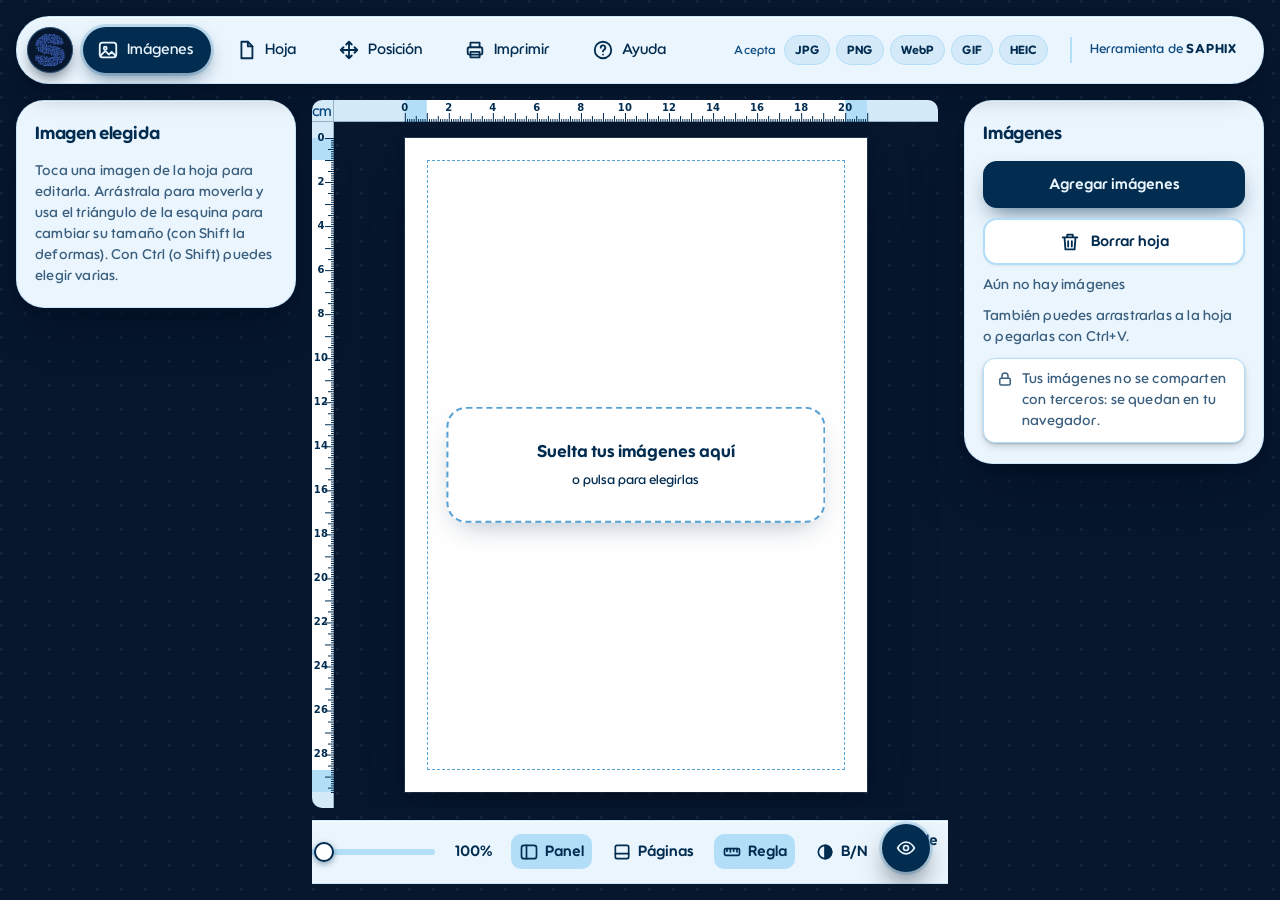
==== commit fb6e733d: "nuevas funciones" ====
--- a/index.html
+++ b/index.html
@@ -20,6 +20,7 @@
   <span class="brand"><img src="assets/icono-saphix.png" alt="SAPHIX" width="46" height="46"></span>
   <button class="tab" data-tab="img" type="button" aria-label="Imágenes"><svg viewBox="0 0 24 24"><rect x="3" y="4" width="18" height="16" rx="3"/><circle cx="9" cy="10" r="1.6"/><path d="M4 18l5-5 4 4 3-3 4 4"/></svg><span class="lb">Imágenes</span></button>
   <button class="tab" data-tab="hoja" type="button" aria-label="Hoja"><svg viewBox="0 0 24 24"><path d="M7 3h7l5 5v13H7z"/><path d="M14 3v5h5"/></svg><span class="lb">Hoja</span></button>
+  <button class="tab" data-tab="pos" type="button" aria-label="Posición"><svg viewBox="0 0 24 24"><path d="M12 3v18M3 12h18M12 3l-3 3M12 3l3 3M12 21l-3-3M12 21l3-3M3 12l3-3M3 12l3 3M21 12l-3-3M21 12l-3 3"/></svg><span class="lb">Posición</span></button>
   <button class="tab" data-tab="out" type="button" aria-label="Imprimir y descargar"><svg viewBox="0 0 24 24"><path d="M7 9V4h10v5"/><rect x="4" y="9" width="16" height="8" rx="2"/><rect x="7" y="14" width="10" height="6"/></svg><span class="lb">Imprimir</span></button>
   <button class="tab" data-tab="help" type="button" aria-label="Ayuda"><svg viewBox="0 0 24 24"><circle cx="12" cy="12" r="9"/><path d="M9.5 9.5a2.5 2.5 0 1 1 3.5 2.3c-.7.4-1 .9-1 1.7M12 17h.01"/></svg><span class="lb">Ayuda</span></button>
   <span class="fmts" title="Formatos que acepta"><em>Acepta</em><i>JPG</i><i>PNG</i><i>WebP</i><i>GIF</i><i>HEIC</i></span>
@@ -39,6 +40,7 @@
   <div class="bar">
     <input id="zoom" type="range" min="25" max="500" step="5" value="100" aria-label="Zoom">
     <button id="zoomVal" class="zv" type="button" title="Ajustar a la pantalla">100%</button>
+    <button id="bSide" class="pbtn on" type="button" aria-pressed="true" title="Mostrar u ocultar el panel de la imagen (P)"><svg viewBox="0 0 24 24"><rect x="3" y="4" width="18" height="16" rx="3"/><path d="M9 4v16"/></svg>Panel</button>
     <button id="bPages" class="pbtn" type="button" aria-expanded="false"><svg viewBox="0 0 24 24"><rect x="4" y="4" width="16" height="16" rx="2"/><path d="M4 14h16"/></svg>Páginas</button>
     <span class="pnav"><button id="pPrev" type="button" aria-label="Página anterior">‹</button><span id="pageNo">1 de 1</span><button id="pNext" type="button" aria-label="Página siguiente">›</button></span>
   </div>
@@ -101,6 +103,54 @@
     <button class="obtn" id="bPdf" type="button"><span class="oic"><svg viewBox="0 0 24 24"><path d="M7 3h7l5 5v13H7z"/><path d="M14 3v5h5"/><path d="M10 15h4M10 18h4"/></svg></span><span class="otx"><b>Descargar PDF</b><small>Todas las páginas en un archivo</small></span></button>
     <button class="obtn" id="bPng" type="button"><span class="oic"><svg viewBox="0 0 24 24"><rect x="3" y="4" width="18" height="16" rx="3"/><circle cx="9" cy="10" r="1.6"/><path d="M4 18l5-5 4 4 3-3 4 4"/></svg></span><span class="otx"><b>Descargar PNG</b><small>Una imagen por cada página</small></span></button>
   </section>
+  <section data-pane="pos" class="posc" hidden>
+    <h2>Posición</h2>
+    <p class="note" id="posHint">Elige una imagen de la hoja para usar estas opciones. Con Ctrl o Shift eliges varias.</p>
+    <p class="note">Flechas del teclado: mover 1 mm (con Shift, 5 mm).</p>
+    <div class="seg ptabs">
+      <button type="button" data-ptab="org">Organizar</button><button type="button" data-ptab="capas">Capas</button>
+    </div>
+    <div data-ppane="org">
+      <div data-need>
+        <div class="pgrid">
+          <button class="act" id="bUp" type="button"><svg viewBox="0 0 24 24"><path d="M12 19V5M6 11l6-6 6 6"/></svg>Delante</button>
+          <button class="act" id="bDown" type="button"><svg viewBox="0 0 24 24"><path d="M12 5v14M6 13l6 6 6-6"/></svg>Detrás</button>
+          <button class="act" id="bTop" type="button"><svg viewBox="0 0 24 24"><path d="M5 4h14M12 20V9M6 14l6-6 6 6"/></svg>Al frente</button>
+          <button class="act" id="bBottom" type="button"><svg viewBox="0 0 24 24"><path d="M5 20h14M12 4v11M6 10l6 6 6-6"/></svg>Al fondo</button>
+        </div>
+        <h4 class="pt">Orden en la cuadrícula</h4>
+        <div class="pgrid">
+          <button class="act" id="bOrdPrev" type="button"><svg viewBox="0 0 24 24"><path d="M19 12H5M11 6l-6 6 6 6"/></svg>Antes</button>
+          <button class="act" id="bOrdNext" type="button"><svg viewBox="0 0 24 24"><path d="M5 12h14M13 6l6 6-6 6"/></svg>Después</button>
+        </div>
+        <p class="note">También puedes arrastrar una imagen sobre otra para intercambiarlas. Al cambiar la cuadrícula se respeta el orden en que las ves.</p>
+        <h4 class="pt">Alinear a la hoja</h4>
+        <div class="pgrid">
+          <button class="act" type="button" data-al="top"><svg viewBox="0 0 24 24"><path d="M5 4h14"/><rect x="8" y="8" width="3.5" height="10" rx="1"/><rect x="13.5" y="8" width="3.5" height="6" rx="1"/></svg>Arriba</button>
+          <button class="act" type="button" data-al="left"><svg viewBox="0 0 24 24"><path d="M4 5v14"/><rect x="8" y="8" width="10" height="3.5" rx="1"/><rect x="8" y="13.5" width="6" height="3.5" rx="1"/></svg>Izquierda</button>
+          <button class="act" type="button" data-al="mid"><svg viewBox="0 0 24 24"><path d="M4 12h16"/><rect x="7" y="6" width="3.5" height="12" rx="1"/><rect x="13.5" y="8.5" width="3.5" height="7" rx="1"/></svg>En medio</button>
+          <button class="act" type="button" data-al="center"><svg viewBox="0 0 24 24"><path d="M12 4v16"/><rect x="6" y="7" width="12" height="3.5" rx="1"/><rect x="8.5" y="13.5" width="7" height="3.5" rx="1"/></svg>Centro</button>
+          <button class="act" type="button" data-al="bottom"><svg viewBox="0 0 24 24"><path d="M5 20h14"/><rect x="8" y="6" width="3.5" height="10" rx="1"/><rect x="13.5" y="10" width="3.5" height="6" rx="1"/></svg>Abajo</button>
+          <button class="act" type="button" data-al="right"><svg viewBox="0 0 24 24"><path d="M20 5v14"/><rect x="6" y="8" width="10" height="3.5" rx="1"/><rect x="10" y="13.5" width="6" height="3.5" rx="1"/></svg>Derecha</button>
+        </div>
+        <p class="note">Alinea dentro de los márgenes de la hoja.</p>
+      </div>
+      <div class="adv meas" data-need>
+        <h4 class="pt">Avanzados (mm)</h4>
+        <div class="trio">
+          <label>Comenzar X<input id="fx" type="number" step="0.5"></label>
+          <label>Comenzar Y<input id="fy" type="number" step="0.5"></label>
+          <div class="fld"><span>Relación</span><button class="act lockb" id="bLock" type="button" aria-pressed="false" aria-label="Mantener la proporción"><svg class="lk-c" viewBox="0 0 24 24"><rect x="5" y="11" width="14" height="9" rx="2"/><path d="M8 11V8a4 4 0 0 1 8 0v3"/></svg><svg class="lk-o" viewBox="0 0 24 24"><rect x="5" y="11" width="14" height="9" rx="2"/><path d="M8 11V8a4 4 0 0 1 7.5-1.9"/></svg></button></div>
+          <label>Finalizar X<input id="fex" type="number" step="0.5"></label>
+          <label>Finalizar Y<input id="fey" type="number" step="0.5"></label>
+          <div class="fld"><span>Girar</span><button class="act lockb" id="bRot2" type="button" title="Girar 90°"><b id="rotVal">--</b></button></div>
+        </div>
+      </div>
+    </div>
+    <div data-ppane="capas" hidden>
+      <div id="layers"></div>
+    </div>
+  </section>
   <section data-pane="help" class="help">
     <h2>¿Cómo funciona?</h2>
     <p class="note">Acomoda varias imágenes en una hoja y sácala impresa o en PDF en menos de un minuto.</p>
@@ -139,6 +189,7 @@
       <li><kbd>Ctrl</kbd>+<kbd>[</kbd> / <kbd>]</kbd>: bajar / subir capa</li>
       <li>Doble clic en una imagen: moverla dentro del marco · <kbd>Esc</kbd>: salir</li>
       <li>Triángulo de la esquina: agrandar o achicar conservando la proporción · con <kbd>Shift</kbd>, deformar · doble clic: proporción original</li>
+      <li><kbd>P</kbd>: mostrar u ocultar el panel de la imagen (también el botón «Panel» de la barra de abajo)</li>
       <li><kbd>Ctrl</kbd>+<kbd>Z</kbd>: deshacer el último cambio de tamaño o deformación</li>
       <li><kbd>Ctrl</kbd> + rueda del mouse sobre la hoja: zoom de 25% a 500%</li>
       <li>Recortar → botón de girar: enderezar con cualquier ángulo · <kbd>Shift</kbd>: de 15° en 15° · <kbd>Alt</kbd>: sin imán · doble clic: 0°</li>
@@ -150,6 +201,7 @@
       <li><b>Recortar:</b> abre una ventana con la imagen original. Arrastra los círculos de las esquinas y las barras de los lados, o mueve el recuadro. Se puede volver atrás con «Restablecer».</li>
       <li><b>Enderezar o girar:</b> en esa misma ventana, arrastra el botón de girar que está debajo de la imagen. Los grados se ven al lado y se pega a 0°, 45° y 90°. Para giros de 90° usa «Girar» del panel.</li>
       <li><b>Acercar o alejar:</b> en «Tamaño de la imagen» va de 20% a 500%. Con doble clic mueves la imagen dentro del marco y la rueda del mouse acerca y aleja.</li>
+      <li><b>Posición:</b> en la pestaña «Posición» del menú de la izquierda: delante o detrás, orden en la cuadrícula, capas, alinear a la hoja y medidas exactas en mm.</li>
       <li><b>Escáner:</b> Original, Mejorado, Grises y Documento. Siempre puedes volver a Original.</li>
     </ul>
 
@@ -187,53 +239,6 @@
         <button class="act" type="button" data-flt="bw">Documento</button>
       </div>
       <p class="note">Aclara y da contraste como una app de escáner. «Documento» deja solo blanco y negro. Puedes volver a Original cuando quieras.</p>
-    </div>
-    <p class="note">Flechas del teclado: mover 1 mm (con Shift, 5 mm).</p>
-  </div>
-  <div class="posc">
-    <h3 class="sub">Posición</h3>
-    <div class="seg ptabs">
-      <button type="button" data-ptab="org">Organizar</button><button type="button" data-ptab="capas">Capas</button>
-    </div>
-    <div data-ppane="org">
-      <div data-need>
-        <div class="pgrid">
-          <button class="act" id="bUp" type="button"><svg viewBox="0 0 24 24"><path d="M12 19V5M6 11l6-6 6 6"/></svg>Delante</button>
-          <button class="act" id="bDown" type="button"><svg viewBox="0 0 24 24"><path d="M12 5v14M6 13l6 6 6-6"/></svg>Detrás</button>
-          <button class="act" id="bTop" type="button"><svg viewBox="0 0 24 24"><path d="M5 4h14M12 20V9M6 14l6-6 6 6"/></svg>Al frente</button>
-          <button class="act" id="bBottom" type="button"><svg viewBox="0 0 24 24"><path d="M5 20h14M12 4v11M6 10l6 6 6-6"/></svg>Al fondo</button>
-        </div>
-        <h4 class="pt">Orden en la cuadrícula</h4>
-        <div class="pgrid">
-          <button class="act" id="bOrdPrev" type="button"><svg viewBox="0 0 24 24"><path d="M19 12H5M11 6l-6 6 6 6"/></svg>Antes</button>
-          <button class="act" id="bOrdNext" type="button"><svg viewBox="0 0 24 24"><path d="M5 12h14M13 6l6 6-6 6"/></svg>Después</button>
-        </div>
-        <p class="note">También puedes arrastrar una imagen sobre otra para intercambiarlas. Al cambiar la cuadrícula se respeta el orden en que las ves.</p>
-        <h4 class="pt">Alinear a la hoja</h4>
-        <div class="pgrid">
-          <button class="act" type="button" data-al="top"><svg viewBox="0 0 24 24"><path d="M5 4h14"/><rect x="8" y="8" width="3.5" height="10" rx="1"/><rect x="13.5" y="8" width="3.5" height="6" rx="1"/></svg>Arriba</button>
-          <button class="act" type="button" data-al="left"><svg viewBox="0 0 24 24"><path d="M4 5v14"/><rect x="8" y="8" width="10" height="3.5" rx="1"/><rect x="8" y="13.5" width="6" height="3.5" rx="1"/></svg>Izquierda</button>
-          <button class="act" type="button" data-al="mid"><svg viewBox="0 0 24 24"><path d="M4 12h16"/><rect x="7" y="6" width="3.5" height="12" rx="1"/><rect x="13.5" y="8.5" width="3.5" height="7" rx="1"/></svg>En medio</button>
-          <button class="act" type="button" data-al="center"><svg viewBox="0 0 24 24"><path d="M12 4v16"/><rect x="6" y="7" width="12" height="3.5" rx="1"/><rect x="8.5" y="13.5" width="7" height="3.5" rx="1"/></svg>Centro</button>
-          <button class="act" type="button" data-al="bottom"><svg viewBox="0 0 24 24"><path d="M5 20h14"/><rect x="8" y="6" width="3.5" height="10" rx="1"/><rect x="13.5" y="10" width="3.5" height="6" rx="1"/></svg>Abajo</button>
-          <button class="act" type="button" data-al="right"><svg viewBox="0 0 24 24"><path d="M20 5v14"/><rect x="6" y="8" width="10" height="3.5" rx="1"/><rect x="10" y="13.5" width="6" height="3.5" rx="1"/></svg>Derecha</button>
-        </div>
-        <p class="note">Alinea dentro de los márgenes de la hoja.</p>
-      </div>
-      <div class="adv meas" data-need>
-        <h4 class="pt">Avanzados (mm)</h4>
-        <div class="trio">
-          <label>Comenzar X<input id="fx" type="number" step="0.5"></label>
-          <label>Comenzar Y<input id="fy" type="number" step="0.5"></label>
-          <div class="fld"><span>Relación</span><button class="act lockb" id="bLock" type="button" aria-pressed="false" aria-label="Mantener la proporción"><svg class="lk-c" viewBox="0 0 24 24"><rect x="5" y="11" width="14" height="9" rx="2"/><path d="M8 11V8a4 4 0 0 1 8 0v3"/></svg><svg class="lk-o" viewBox="0 0 24 24"><rect x="5" y="11" width="14" height="9" rx="2"/><path d="M8 11V8a4 4 0 0 1 7.5-1.9"/></svg></button></div>
-          <label>Finalizar X<input id="fex" type="number" step="0.5"></label>
-          <label>Finalizar Y<input id="fey" type="number" step="0.5"></label>
-          <div class="fld"><span>Girar</span><button class="act lockb" id="bRot2" type="button" title="Girar 90°"><b id="rotVal">--</b></button></div>
-        </div>
-      </div>
-    </div>
-    <div data-ppane="capas" hidden>
-      <div id="layers"></div>
     </div>
   </div>
 </aside>
--- a/css/components.css
+++ b/css/components.css
@@ -124,7 +124,7 @@
 
 /* Selección múltiple */
 #sheet.multi .rz{display:none!important}
-.side.multi #bCrop,.side.multi #cropTools,.side.multi .meas{display:none}
+.side.multi #bCrop,.side.multi #cropTools{display:none}
 
 /* Hoja + cuadrícula en un solo panel */
 .sub{margin:22px 0 4px;padding-top:16px;border-top:2px solid var(--c3);font-size:16px;font-weight:800}
@@ -466,3 +466,13 @@
 .cm-hint{font-size:12.5px;color:var(--c5);opacity:.85;line-height:1.35}
 
 #bUndeform[hidden]{display:none}
+
+body.selmulti .meas{display:none}
+.posc[hidden]{display:none}
+
+/* Panel de la imagen oculto: la hoja y el cajón ocupan su lugar */
+body.noside{grid-template-columns:minmax(0,1fr) 300px}
+body.noside.min{grid-template-columns:minmax(0,1fr)}
+body.noside main{grid-column:1}
+body.noside .drawer{grid-column:2}
+body.noside .side{display:none}
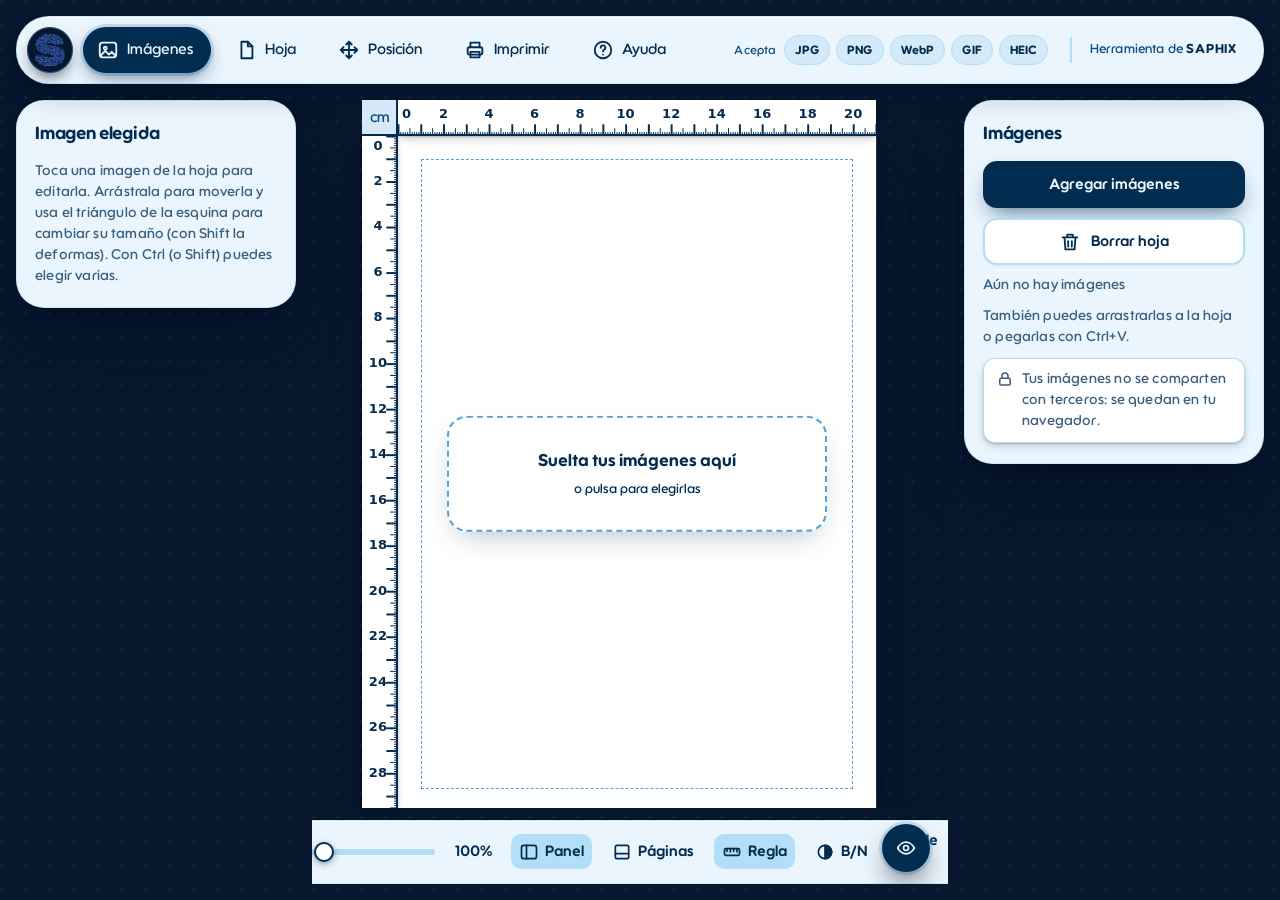
==== commit 5f105f7c: "Nuevas funciones v2" ====
--- a/index.html
+++ b/index.html
@@ -247,12 +247,12 @@
 <div class="cm" id="cropModal" role="dialog" aria-modal="true" aria-label="Recortar imagen" hidden>
   <div class="cm-box">
     <h2>Recortar</h2>
-    <p class="note">Arrastra los círculos y las barras blancas para elegir qué te quedas, o mueve el recuadro desde adentro. Con el botón de abajo puedes girar la imagen para enderezarla.</p>
+    <p class="note">Arrastra los círculos y las barras blancas para elegir qué te quedas, o mueve el recuadro desde adentro. Con el botón de abajo puedes girar la imagen para enderezarla. «Recorte automático» busca el documento (una cédula, una hoja) sobre un fondo liso, lo endereza y lo recorta solo.</p>
     <div class="cm-stage"><div class="cm-outer" id="cmOuter"><div class="cm-wrap" id="cmWrap"><canvas id="cmCanvas"></canvas><div class="cm-rect" id="cmRect"></div></div>
       <div class="cm-hs" id="cmHs"><i data-h="nw"></i><i data-h="n"></i><i data-h="ne"></i><i data-h="e"></i><i data-h="se"></i><i data-h="s"></i><i data-h="sw"></i><i data-h="w"></i></div>
     </div></div>
-    <div class="cm-rotrow"><button class="cm-rot" id="cmRot" type="button" role="slider" aria-label="Girar la imagen" aria-valuemin="-180" aria-valuemax="180" aria-valuenow="0" title="Arrastra para girar · Shift: de 15° en 15° · Doble clic: 0°"><svg viewBox="0 0 24 24" aria-hidden="true"><path d="M20 12a8 8 0 1 1-3-6.2"/><path d="M20 4v5h-5"/></svg></button><span class="cm-badge" id="cmBadge">0°</span><span class="cm-hint">Arrastra el botón para girar · <kbd>Shift</kbd> de 15° en 15° · doble clic: 0°</span></div>
-    <div class="cm-act"><button class="btn" id="cmReset" type="button">Restablecer</button><button class="btn" id="cmCancel" type="button">Cancelar</button><button class="btn pri" id="cmOk" type="button">Aplicar</button></div>
+    <div class="cm-rotrow"><button class="cm-nudge" id="cmMinus" type="button" aria-label="Restar 0,1 grados" title="−0,1°">−</button><div class="cm-rail" id="cmRot" role="slider" tabindex="0" aria-label="Girar la imagen" aria-valuemin="-180" aria-valuemax="180" aria-valuenow="0" title="Arrastra para girar · Shift: de 5° en 5° · Doble clic: 0°"><div class="cm-track"><i class="cm-ticks"></i><i class="cm-mid"></i><span class="cm-badge" id="cmBadge">0°</span></div></div><button class="cm-nudge" id="cmPlus" type="button" aria-label="Sumar 0,1 grados" title="+0,1°">+</button><span class="cm-hint">Desliza para girar · botones −/+: 0,1° · <kbd>Shift</kbd> de 5° en 5° · doble clic: 0°</span></div>
+    <div class="cm-act"><button class="btn" id="cmAuto" type="button" title="Busca el documento sobre un fondo parejo, lo endereza y lo recorta"><svg viewBox="0 0 24 24"><path d="M5 19L15 9"/><path d="M14 4l1 2 2 1-2 1-1 2-1-2-2-1 2-1zM19 12l.7 1.3L21 14l-1.3.7L19 16l-.7-1.3L17 14l1.3-.7z"/></svg>Recorte automático</button><button class="btn" id="cmReset" type="button">Restablecer</button><button class="btn" id="cmCancel" type="button">Cancelar</button><button class="btn pri" id="cmOk" type="button">Aplicar</button></div>
   </div>
 </div>
 
@@ -269,6 +269,7 @@
 <script defer src="js/ruler.js"></script>
 <script defer src="js/ui.js"></script>
 <script defer src="js/export.js"></script>
+<script defer src="js/refs-art.js"></script>
 <script defer src="js/preview.js"></script>
 <script defer src="js/scan.js"></script>
 <script defer src="js/main.js"></script>
--- a/css/components.css
+++ b/css/components.css
@@ -370,13 +370,13 @@
 .pv-cap,.pv-nav{position:relative;z-index:3}
 .pv-cap{display:flex;align-items:center;gap:12px;padding:6px 8px 6px 18px;border-radius:999px;background:var(--c1);color:var(--ink);font-size:13px;font-weight:600;box-shadow:var(--shadow-md);white-space:nowrap}
 .pv-zg,.pv-mode{display:flex;align-items:center;gap:2px;padding:2px;border-radius:999px;background:var(--c2)}
-.pv-zb,.pv-zv,.pv-m{border:0;background:transparent;color:var(--c6);font:700 12px/1 inherit;font-family:inherit;height:26px;border-radius:999px;transition:background .2s,color .2s,transform .3s var(--spring)}
+.pv-zb,.pv-zv,.pv-m,.pv-rb{border:0;background:transparent;color:var(--c6);font:700 12px/1 inherit;font-family:inherit;height:26px;border-radius:999px;transition:background .2s,color .2s,transform .3s var(--spring)}
 .pv-zb{width:26px;font-size:17px}
 .pv-zv{min-width:50px}
-.pv-m{padding:0 12px}
-.pv-zb:hover:not(:disabled),.pv-zv:hover,.pv-m:hover:not(.on){background:var(--c3)}
+.pv-m,.pv-rb{padding:0 12px}
+.pv-zb:hover:not(:disabled),.pv-zv:hover,.pv-m:hover:not(.on),.pv-rb:hover:not(.on){background:var(--c3)}
 .pv-zb:disabled{opacity:.35;cursor:not-allowed}
-.pv-m.on{background:var(--c6);color:var(--c1)}
+.pv-m.on,.pv-rb.on{background:var(--c6);color:var(--c1)}
 
 .pv-x,.pv-nav{display:grid;place-items:center;border:0;border-radius:50%;background:var(--c1);color:var(--c6);box-shadow:var(--shadow-md);transition:transform .35s var(--spring),background .2s,opacity .2s}
 .pv-x{position:absolute;top:18px;right:18px;width:46px;height:46px;z-index:4}
@@ -389,17 +389,19 @@
 @media(max-width:700px){#prev{gap:8px;padding:12px}.pv-nav{width:40px;height:40px}}
 
 /* Reglas */
-main.rulers #canvas{padding:38px 16px 16px 38px}
+main.rulers #canvas{padding:36px 16px 0 40px}
 .rul,.rul-corner{display:none}
-main.rulers .rul,main.rulers .rul-corner{display:block}
+main.rulers .rul{display:block}
+main.rulers .rul-corner{display:grid}
 .rul{position:absolute;z-index:3;pointer-events:none}
-.rul-h{left:22px;top:0;height:22px;border-radius:0 10px 0 0}
-.rul-v{left:0;top:22px;width:22px;border-radius:0 0 0 10px}
-.rul-corner{position:absolute;left:0;top:0;width:22px;height:22px;z-index:4;display:grid;place-items:center;background:var(--c2);color:var(--c5);font:700 9px/1 inherit;font-family:inherit;border-radius:10px 0 0 0;box-shadow:inset -1px -1px 0 rgba(2,44,80,.3)}
+.rul{box-shadow:var(--shadow-sm)}
+.rul-h,.rul-v{border-radius:0}
+.rul-corner{position:absolute;z-index:4;pointer-events:none;place-items:center;background:var(--c2);color:var(--c5);font:700 12px/1 inherit;font-family:inherit;box-shadow:inset -2px -2px 0 var(--c6)}
 .pv-rul{position:absolute;z-index:2;pointer-events:none;opacity:0;transition:opacity .25s;box-shadow:var(--shadow-sm)}
 #prev.pv-rulers .pv-rul{opacity:1}
-.pv-rh{left:30px;width:calc(100% - 114px);top:0;height:24px;border-radius:0 0 10px 10px}
-.pv-rv{left:0;top:30px;height:calc(100% - 30px);width:24px;border-radius:0 10px 10px 0}
+.pv-rh,.pv-rv{border-radius:0}
+.pv-corner{position:absolute;z-index:3;pointer-events:none;display:grid;place-items:center;background:var(--c2);color:var(--c5);font:700 12px/1 inherit;font-family:inherit;opacity:0;transition:opacity .25s;box-shadow:inset -2px -2px 0 var(--c6)}
+#prev.pv-rulers .pv-corner{opacity:1}
 
 /* Blanco y negro (solo para ver): la hoja y las miniaturas */
 .it img{transition:filter .35s}
@@ -457,10 +459,14 @@
 .cm-wrap.grid::after{content:"";position:absolute;inset:0;z-index:3;pointer-events:none;
   background:repeating-linear-gradient(to right,rgba(255,255,255,.55) 0 1px,transparent 1px 8%),repeating-linear-gradient(to bottom,rgba(255,255,255,.55) 0 1px,transparent 1px 8%);mix-blend-mode:difference}
 .cm-rotrow{display:flex;align-items:center;justify-content:center;gap:12px;margin-top:18px;flex-wrap:wrap}
-.cm-rot{width:42px;height:42px;border-radius:50%;padding:0;background:#fff;border:0;box-shadow:0 1px 6px rgba(2,44,80,.4);cursor:grab;display:grid;place-items:center;touch-action:none;user-select:none}
-.cm-rot:active{cursor:grabbing}
-.cm-rot:focus-visible{outline:3px solid var(--c4);outline-offset:2px}
-.cm-rot svg{width:22px;height:22px;fill:none;stroke:var(--c6);stroke-width:2.2;stroke-linecap:round;stroke-linejoin:round}
+.cm-rail{position:relative;width:min(380px,92%);height:46px;box-sizing:border-box;padding:0 42px;border-radius:23px;background:linear-gradient(#f6f9fc,#dce8f1);box-shadow:inset 0 2px 6px rgba(2,44,80,.22),0 1px 0 #fff;cursor:grab;touch-action:none;user-select:none}
+.cm-track{position:relative;height:100%}
+.cm-ticks{position:absolute;left:0;right:0;top:50%;height:14px;transform:translateY(-50%);border-right:1px solid rgba(2,44,80,.35);background:linear-gradient(90deg,rgba(2,44,80,.35) 1px,transparent 1px) 0 0/calc(100%/18) 100%}
+.cm-mid{position:absolute;left:50%;top:50%;width:2px;height:26px;margin-left:-1px;transform:translateY(-50%);border-radius:1px;background:var(--c4)}
+.cm-rail:active{cursor:grabbing}
+.cm-rail:focus-visible{outline:3px solid var(--c4);outline-offset:3px}
+.cm-rail .cm-badge{position:absolute;top:50%;left:50%;transform:translate(-50%,-50%);box-shadow:0 3px 10px rgba(2,44,80,.4);pointer-events:none;transition:background .15s,box-shadow .15s}
+.cm-rail .cm-badge.on{box-shadow:0 0 0 5px rgba(88,161,211,.35),0 3px 10px rgba(2,44,80,.4)}
 .cm-badge{min-width:58px;text-align:center;padding:8px 12px;border-radius:10px;background:var(--c6);color:#fff;font-weight:800;font-size:15px;line-height:1}
 .cm-badge.on{background:var(--c5)}
 .cm-hint{font-size:12.5px;color:var(--c5);opacity:.85;line-height:1.35}
@@ -476,3 +482,69 @@
 body.noside main{grid-column:1}
 body.noside .drawer{grid-column:2}
 body.noside .side{display:none}
+
+/* Recorte automático */
+.cm-act #cmAuto{margin-right:auto;display:flex;align-items:center;gap:8px}
+.cm-act #cmAuto svg{width:18px;height:18px}
+
+.cm-nudge{width:42px;height:42px;border-radius:50%;padding:0;border:0;background:#fff;color:var(--c6);font:800 22px/1 inherit;box-shadow:0 1px 6px rgba(2,44,80,.35);cursor:pointer;touch-action:none;user-select:none}
+.cm-nudge:active{background:var(--c2)}
+.cm-nudge:focus-visible{outline:3px solid var(--c4);outline-offset:2px}
+
+/* Referencias con medidas reales en la vista previa */
+.pv-refs{position:absolute;inset:0;pointer-events:none}
+.pv-ref{position:absolute;pointer-events:auto;cursor:grab;display:grid;place-items:center;user-select:none;touch-action:none;background:rgba(228,87,46,.14);outline:calc(2px*var(--iz,1)) dashed #E4572E}
+.pv-ref.round{border-radius:50%}
+.pv-ref.on{background:rgba(228,87,46,.26);outline-style:solid}
+.pv-ref:active{cursor:grabbing}
+.pv-re{line-height:1;pointer-events:none}
+.pv-rl{position:absolute;left:50%;top:100%;transform:translateX(-50%) scale(var(--iz,1));transform-origin:50% 0;margin-top:calc(3px*var(--iz,1));padding:2px 8px;border-radius:99px;background:#E4572E;color:#fff;font:700 11px/1.35 inherit;font-family:inherit;white-space:nowrap;pointer-events:none}
+.pv-rx{position:absolute;right:0;top:0;transform:translate(50%,-50%) scale(var(--iz,1));width:18px;height:18px;padding:0;border:0;border-radius:50%;background:#E4572E;color:#fff;font:700 13px/1 inherit;font-family:inherit;display:grid;place-items:center;cursor:pointer;opacity:0;transition:opacity .15s}
+.pv-ref:hover .pv-rx,.pv-ref.on .pv-rx{opacity:1}
+.pv-panel{position:absolute;right:0;bottom:calc(100% + 12px);width:min(470px,94vw);max-height:min(66vh,540px);overflow:auto;padding:14px;border-radius:20px;background:var(--c1);color:var(--ink);box-shadow:var(--shadow-lg);white-space:normal;font-weight:600;display:grid;gap:10px;z-index:5}
+.pv-panel[hidden]{display:none}
+.pv-panel{overscroll-behavior:contain}
+.pv-px{position:sticky;top:0;justify-self:end;margin:-4px -4px -34px 0;width:32px;height:32px;display:grid;place-items:center;border:0;border-radius:50%;background:var(--c2,#e6f0ff);color:var(--c6);z-index:2;cursor:pointer;transition:transform .25s var(--spring),background .2s}
+.pv-px:hover{background:var(--c3);transform:scale(1.1)}
+.pv-px:active{transform:scale(.94)}
+.pv-px svg{width:16px;height:16px;fill:none;stroke:currentColor;stroke-width:2.4;stroke-linecap:round;stroke-linejoin:round}
+.pv-pt{padding-right:38px}
+.pv-pt{font-weight:800;font-size:14px}
+.pv-pt small{display:block;margin-top:2px;font-weight:600;font-size:11.5px;color:var(--note)}
+.pv-chips{display:flex;flex-wrap:wrap;gap:6px}
+.pv-chip,.pv-add,.pv-clear,.pv-reset,.pv-save,.pv-tab{border:0;border-radius:999px;font:700 12px/1 inherit;font-family:inherit;cursor:pointer;transition:background .2s}
+.pv-chip{padding:8px 11px;background:var(--c2);color:var(--c6)}
+.pv-chip:hover{background:var(--c3)}
+.pv-form{display:flex;align-items:flex-end;gap:8px;flex-wrap:wrap}
+.pv-form label{display:grid;gap:3px;font-size:11px;color:var(--note)}
+.pv-form input{width:70px;height:32px;padding:0 8px;border:2px solid var(--c3);border-radius:10px;background:#fff;color:var(--c6);font:700 13px/1 inherit;font-family:inherit;text-align:center}
+.pv-form input.pv-e{width:58px}
+.pv-form input:focus{outline:none;border-color:var(--c4)}
+.pv-add{height:32px;padding:0 16px;background:var(--c6);color:var(--c1)}
+.pv-clear,.pv-reset{justify-self:start;padding:7px 11px;background:transparent;color:var(--note);text-decoration:underline}
+.pv-ref.art{background:none}
+.pv-ref.art.on{background:rgba(228,87,46,.08)}
+.pv-art{position:absolute;inset:0;display:block;pointer-events:none}
+.pv-art svg,.pv-th svg{display:block;width:100%;height:100%;fill:#000;stroke:none;stroke-width:1;stroke-linecap:butt;stroke-linejoin:miter}   /* anula el estilo general de los íconos (sin relleno, con borde) */
+.pv-tabs{display:flex;gap:2px;padding:2px;border-radius:999px;background:var(--c2);justify-self:start}
+.pv-tab{height:28px;padding:0 14px;background:transparent;color:var(--c6)}
+.pv-tab:hover:not(.on){background:var(--c3)}
+.pv-tab.on{background:var(--c6);color:var(--c1)}
+.pv-grid{display:grid;grid-template-columns:repeat(auto-fill,minmax(104px,1fr));gap:8px}
+.pv-grid[hidden],.pv-short[hidden],.pv-form[hidden]{display:none}
+.pv-card{display:grid;gap:2px;justify-items:center;align-content:start;padding:8px 6px;border:2px solid transparent;border-radius:14px;background:#fff;color:var(--c6);cursor:pointer;font-family:inherit;transition:border-color .2s,transform .25s var(--spring)}
+.pv-card:hover{border-color:var(--c4);transform:translateY(-2px)}
+.pv-card b{font-size:12px;font-weight:800;line-height:1.2;text-align:center}
+.pv-card small{font-size:11px;color:var(--note);font-weight:700}
+.pv-th{display:block;width:100%;height:52px}
+.pv-th svg{display:block;width:100%;height:100%}
+.pv-short{display:flex;flex-wrap:wrap;gap:6px}
+.pv-sc{display:flex;align-items:center;border-radius:999px;background:var(--c2)}
+.pv-sc .pv-chip{background:transparent}
+.pv-sx{width:26px;height:30px;border:0;background:transparent;color:var(--note);font:700 15px/1 inherit;font-family:inherit;cursor:pointer}
+.pv-save{height:32px;padding:0 14px;background:var(--c3);color:var(--c6)}
+.pv-save[hidden],.pv-add[hidden],.pv-lh[hidden],.pv-le[hidden]{display:none}
+.pv-pf{display:flex;flex-wrap:wrap;gap:14px}
+.pv-ref.mb,.pv-ref.mb.on{outline:none;background:none}
+.pv-mb{position:absolute;pointer-events:none;background:rgba(228,87,46,.08);outline:calc(2px*var(--iz,1)) dashed #E4572E}
+.pv-ref.on .pv-mb{background:rgba(228,87,46,.16);outline-style:solid}
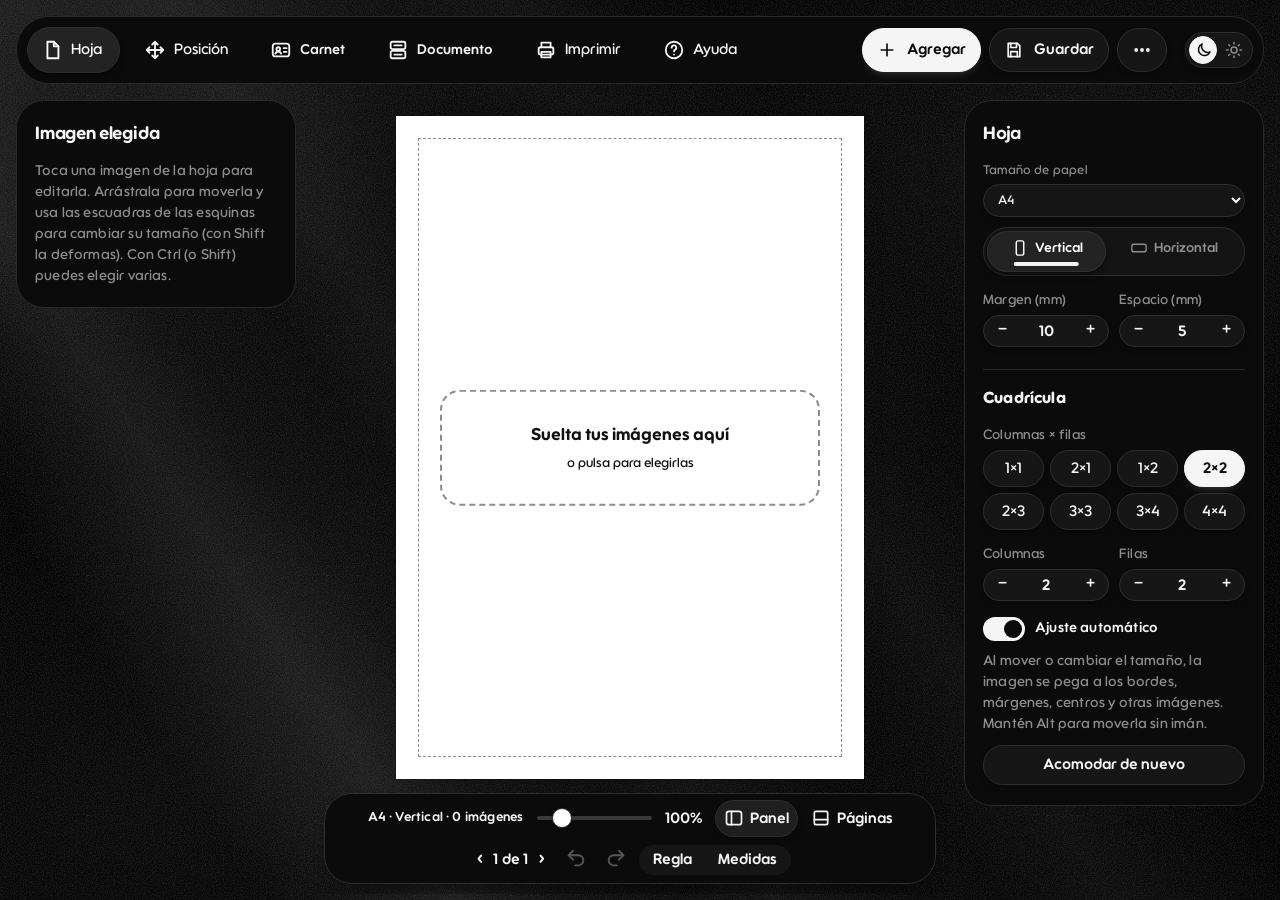
==== commit 08e9a989: "Deshacer/rehacer (Ctrl+Z/Y), copiar y pegar con desplazamiento, ayuda actualizada y Cloudflare Web A" ====
--- a/index.html
+++ b/index.html
@@ -1,30 +1,44 @@
 <!doctype html>
-<html lang="es">
+<html lang="es" class="blur">
 <head>
 <meta charset="utf-8">
 <meta name="viewport" content="width=device-width,initial-scale=1">
-<title>Hoja de impresión · SAPHIX</title>
+<title>Hoja de impresión</title>
 <link rel="icon" href="assets/favicon-64.png" type="image/png" sizes="64x64">
 <link rel="apple-touch-icon" href="assets/apple-touch-icon.png">
 <link rel="stylesheet" href="css/tokens.css">
 <link rel="stylesheet" href="css/base.css">
 <link rel="stylesheet" href="css/components.css">
+<link rel="stylesheet" href="css/blur.css">
 <link rel="stylesheet" href="css/print.css">
 <style id="page-size"></style>
+<script src="js/theme.js"></script>
 </head>
 <body>
+
+<div class="orbs" aria-hidden="true"><i></i><i></i><i></i></div>
 
 <!-- Barra izquierda: riel de iconos + panel de la sección elegida -->
 <nav class="rail" aria-label="Secciones">
   <span class="pill" id="pill" aria-hidden="true"></span>
-  <span class="brand"><img src="assets/icono-saphix.png" alt="SAPHIX" width="46" height="46"></span>
-  <button class="tab" data-tab="img" type="button" aria-label="Imágenes"><svg viewBox="0 0 24 24"><rect x="3" y="4" width="18" height="16" rx="3"/><circle cx="9" cy="10" r="1.6"/><path d="M4 18l5-5 4 4 3-3 4 4"/></svg><span class="lb">Imágenes</span></button>
   <button class="tab" data-tab="hoja" type="button" aria-label="Hoja"><svg viewBox="0 0 24 24"><path d="M7 3h7l5 5v13H7z"/><path d="M14 3v5h5"/></svg><span class="lb">Hoja</span></button>
   <button class="tab" data-tab="pos" type="button" aria-label="Posición"><svg viewBox="0 0 24 24"><path d="M12 3v18M3 12h18M12 3l-3 3M12 3l3 3M12 21l-3-3M12 21l3-3M3 12l3-3M3 12l3 3M21 12l-3-3M21 12l-3 3"/></svg><span class="lb">Posición</span></button>
+  <button class="xtab" id="tCarnet" type="button" aria-label="Foto tipo carnet"><svg viewBox="0 0 24 24"><rect x="3" y="5" width="18" height="14" rx="3"/><circle cx="9" cy="11" r="2"/><path d="M5.8 16c.6-1.6 1.8-2.4 3.2-2.4s2.6.8 3.2 2.4M15 10h3M15 14h3"/></svg><span class="lb">Carnet</span></button>
   <button class="tab" data-tab="out" type="button" aria-label="Imprimir y descargar"><svg viewBox="0 0 24 24"><path d="M7 9V4h10v5"/><rect x="4" y="9" width="16" height="8" rx="2"/><rect x="7" y="14" width="10" height="6"/></svg><span class="lb">Imprimir</span></button>
   <button class="tab" data-tab="help" type="button" aria-label="Ayuda"><svg viewBox="0 0 24 24"><circle cx="12" cy="12" r="9"/><path d="M9.5 9.5a2.5 2.5 0 1 1 3.5 2.3c-.7.4-1 .9-1 1.7M12 17h.01"/></svg><span class="lb">Ayuda</span></button>
-  <span class="fmts" title="Formatos que acepta"><em>Acepta</em><i>JPG</i><i>PNG</i><i>WebP</i><i>GIF</i><i>HEIC</i></span>
-  <span class="who">Herramienta de <b>SAPHIX</b></span>
+  <div class="racts" id="racts">
+    <button class="btn pri" id="bAdd" type="button" aria-label="Agregar imágenes"><svg viewBox="0 0 24 24"><path d="M12 5v14M5 12h14"/></svg><span class="lb">Agregar</span></button>
+    <button class="btn" id="bSave" type="button" aria-label="Guardar proyecto" title="Guarda la hoja en un archivo .hoja (Ctrl+S)"><svg viewBox="0 0 24 24"><path d="M5 4h11l3 3v13H5z"/><path d="M8 4v5h7V4M8 20v-6h8v6"/></svg><span class="lb">Guardar</span></button>
+    <button class="btn ic" id="bMore" type="button" aria-label="Más opciones" aria-haspopup="menu" aria-expanded="false"><svg viewBox="0 0 24 24"><circle cx="5" cy="12" r="1.3"/><circle cx="12" cy="12" r="1.3"/><circle cx="19" cy="12" r="1.3"/></svg></button>
+    <div class="rmenu" id="rMenu" role="menu" hidden>
+      <button id="bOpen" type="button" role="menuitem"><svg viewBox="0 0 24 24"><path d="M3 7h6l2 2h10v10H3z"/></svg>Abrir proyecto<kbd>Ctrl+O</kbd></button>
+      <button id="bSaveHQ" type="button" role="menuitem" title="Guarda las fotos sin reducirlas; el archivo pesa más"><svg viewBox="0 0 24 24"><path d="M5 4h11l3 3v13H5z"/><path d="M8 4v5h7V4M8 20v-6h8v6"/></svg>Guardar en calidad original</button>
+      <button class="dng" id="bClear" type="button" role="menuitem"><svg viewBox="0 0 24 24"><path d="M4 7h16M10 11v6M14 11v6M6 7l1 13h10l1-13M9 7V4h6v3"/></svg>Borrar hoja</button>
+    </div>
+    <input id="projFile" type="file" accept=".hoja" hidden>
+    <input id="file" type="file" accept="image/*,.heic,.heif" multiple hidden>
+  </div>
+  <span class="opts"><button class="tsw" id="bTheme" type="button" role="switch" aria-checked="false" aria-label="Modo claro"><span class="knob"></span><svg class="i-moon" viewBox="0 0 24 24"><path d="M20 14.5A8 8 0 0 1 9.5 4a8 8 0 1 0 10.5 10.5z"/></svg><svg class="i-sun" viewBox="0 0 24 24"><circle cx="12" cy="12" r="4"/><path d="M12 2v2M12 20v2M4.9 4.9l1.4 1.4M17.7 17.7l1.4 1.4M2 12h2M20 12h2M4.9 19.1l1.4-1.4M17.7 6.3l1.4-1.4"/></svg></button></span>
 </nav>
 
 <main id="stage">
@@ -36,13 +50,16 @@
     <button class="drop" id="drop" type="button"><strong>Suelta tus imágenes aquí</strong><span>o pulsa para elegirlas</span></button>
   </div>
   </div>
+  <div id="toasts"></div>
   <div id="pages" hidden></div>
   <div class="bar">
+    <span class="bar-info" id="barInfo"></span>
     <input id="zoom" type="range" min="25" max="500" step="5" value="100" aria-label="Zoom">
     <button id="zoomVal" class="zv" type="button" title="Ajustar a la pantalla">100%</button>
     <button id="bSide" class="pbtn on" type="button" aria-pressed="true" title="Mostrar u ocultar el panel de la imagen (P)"><svg viewBox="0 0 24 24"><rect x="3" y="4" width="18" height="16" rx="3"/><path d="M9 4v16"/></svg>Panel</button>
     <button id="bPages" class="pbtn" type="button" aria-expanded="false"><svg viewBox="0 0 24 24"><rect x="4" y="4" width="16" height="16" rx="2"/><path d="M4 14h16"/></svg>Páginas</button>
     <span class="pnav"><button id="pPrev" type="button" aria-label="Página anterior">‹</button><span id="pageNo">1 de 1</span><button id="pNext" type="button" aria-label="Página siguiente">›</button></span>
+    <span class="pv-mode" role="group" aria-label="Regla y medidas"><button class="pv-rb" id="bRuler" type="button" aria-pressed="false" title="Mostrar u ocultar la regla">Regla</button><button class="pv-rb" id="bMeasure" type="button" aria-expanded="false" title="Agregar referencias con medidas reales en cm">Medidas</button></span>
   </div>
 </main>
 
@@ -50,15 +67,6 @@
 
 <div class="col">
 <div class="drawer" id="drawer">
-  <section data-pane="img">
-    <h2>Imágenes</h2>
-    <button class="btn pri" id="bAdd" type="button">Agregar imágenes</button>
-    <button class="btn" id="bClear" type="button"><svg viewBox="0 0 24 24"><path d="M4 7h16M10 11v6M14 11v6M6 7l1 13h10l1-13M9 7V4h6v3"/></svg>Borrar hoja</button>
-    <input id="file" type="file" accept="image/*,.heic,.heif" multiple hidden>
-    <p class="note" id="count"></p>
-    <p class="note">También puedes arrastrarlas a la hoja o pegarlas con Ctrl+V.</p>
-    <p class="note priv"><svg viewBox="0 0 24 24"><rect x="5" y="11" width="14" height="9" rx="2"/><path d="M8 11V8a4 4 0 0 1 8 0v3"/></svg>Tus imágenes no se comparten con terceros: se quedan en tu navegador.</p>
-  </section>
 
   <section data-pane="hoja">
     <h2>Hoja</h2>
@@ -69,7 +77,7 @@
       </select>
     </label>
     <div class="seg" data-seg="orient">
-      <button type="button" data-v="p">Vertical</button><button type="button" data-v="l">Horizontal</button>
+      <button type="button" data-v="p"><svg viewBox="0 0 24 24" aria-hidden="true"><rect x="7" y="2.5" width="10" height="19" rx="2.5"/></svg>Vertical</button><button type="button" data-v="l"><svg viewBox="0 0 24 24" aria-hidden="true"><rect x="2.5" y="7" width="19" height="10" rx="2.5"/></svg>Horizontal</button>
     </div>
     <div class="two">
       <div><span class="lbl">Margen (mm)</span>
@@ -154,10 +162,14 @@
   <section data-pane="help" class="help">
     <h2>¿Cómo funciona?</h2>
     <p class="note">Acomoda varias imágenes en una hoja y sácala impresa o en PDF en menos de un minuto.</p>
+    <p class="note" id="count"></p>
+    <p class="note">Guardar crea un archivo .hoja en tu equipo para seguir después (Ctrl+S). Para abrirlo, usa «···» → Abrir proyecto (Ctrl+O) o arrástralo a la página.</p>
+    <p class="note priv"><svg viewBox="0 0 24 24"><rect x="5" y="11" width="14" height="9" rx="2"/><path d="M8 11V8a4 4 0 0 1 8 0v3"/></svg>Tus imágenes no se comparten con terceros: se quedan en tu navegador. Solo se cuentan las visitas de forma anónima, sin cookies.</p>
     <ol class="how">
-      <li><b>Agrega tus imágenes</b><span>Con el botón, arrastrándolas a la hoja o pegándolas con Ctrl+V.</span></li>
+      <li><b>Agrega tus imágenes</b><span>Con el botón Agregar (arriba a la derecha), arrastrándolas a la hoja o pegándolas con Ctrl+V (también copiadas desde otra página o programa).</span></li>
       <li><b>Elige el acomodo</b><span>Usa la cuadrícula (columnas × filas) o mueve cada imagen a mano.</span></li>
       <li><b>Configura la hoja</b><span>Tamaño de papel, orientación, margen y espacio entre imágenes.</span></li>
+      <li><b>Corrige sin miedo</b><span>Ctrl+Z deshace y Ctrl+Y rehace cualquier cambio; Ctrl+C y Ctrl+V copian y pegan imágenes.</span></li>
       <li><b>Imprime o descarga</b><span>Imprime directo o baja un PDF o PNG sin marca de agua.</span></li>
     </ol>
 
@@ -180,24 +192,58 @@
       <li><b>Catálogos:</b> hojas de productos o muestras.</li>
     </ul>
 
+    <h3 class="sub">Deshacer y rehacer</h3>
+    <ul class="why">
+      <li><b>Cómo usarlo:</b> pulsa <kbd>Ctrl</kbd>+<kbd>Z</kbd> para deshacer y <kbd>Ctrl</kbd>+<kbd>Y</kbd> (o <kbd>Ctrl</kbd>+<kbd>Shift</kbd>+<kbd>Z</kbd>) para rehacer, o usa las dos flechas curvas que están junto a «1 de 1» en la barra de abajo. En Mac usa <kbd>⌘</kbd> en lugar de <kbd>Ctrl</kbd>.</li>
+      <li><b>Qué recupera:</b> mover, tamaño, giro, recorte, encuadre, espejo, bordes, capas, agregar, quitar, duplicar, pegar, páginas y los ajustes de papel, márgenes y cuadrícula. Todo vuelve exactamente como estaba (lugar, tamaño y giro).</li>
+      <li><b>Un paso por acción:</b> arrastrar o redimensionar cuenta como un solo paso, que se guarda al soltar el mouse. Cada <kbd>Ctrl</kbd>+<kbd>Z</kbd> revierte un paso y cada <kbd>Ctrl</kbd>+<kbd>Y</kbd> lo devuelve.</li>
+      <li><b>Ejemplo:</b> agrandas una imagen y luego la mueves. Con <kbd>Ctrl</kbd>+<kbd>Z</kbd> vuelve a su lugar (con el tamaño nuevo); con otro <kbd>Ctrl</kbd>+<kbd>Z</kbd> recupera su tamaño original; con <kbd>Ctrl</kbd>+<kbd>Y</kbd> vuelve a agrandarse.</li>
+      <li><b>Si haces un cambio nuevo</b> después de deshacer, ya no se puede rehacer lo que habías deshecho.</li>
+      <li><b>Se guardan hasta 100 pasos.</b> Cambiar de página, el zoom, la regla y los objetos de Medidas no cuentan como pasos. Al deshacer, te lleva a la página donde ocurrió el cambio y elige las imágenes afectadas. Los botones se apagan cuando no hay nada que deshacer o rehacer.</li>
+      <li><b>Mientras escribes</b> en un campo del panel, <kbd>Ctrl</kbd>+<kbd>Z</kbd> deshace solo ese campo y no toca la hoja. Los avisos con «Deshacer» (quitar, borrar hoja, tamaño…) usan este mismo historial.</li>
+    </ul>
+
+    <h3 class="sub">Copiar, cortar y pegar</h3>
+    <ul class="why">
+      <li><b>Cómo usarlo:</b> elige una o varias imágenes, pulsa <kbd>Ctrl</kbd>+<kbd>C</kbd> y luego <kbd>Ctrl</kbd>+<kbd>V</kbd>. Aparece una copia un poco corrida, ya elegida, lista para moverla, cambiarle el tamaño, girarla o editarla sin afectar a la original.</li>
+      <li><b>Qué conserva:</b> tamaño, giro, recorte, encuadre, espejo, bordes, escáner y, si copias varias, la posición de unas respecto a otras.</li>
+      <li><b>Pegar varias veces:</b> cada <kbd>Ctrl</kbd>+<kbd>V</kbd> pone otra copia, corrida un poco más que la anterior. Si no hay nada copiado, <kbd>Ctrl</kbd>+<kbd>V</kbd> no hace nada (y si copiaste una imagen fuera de la página, la agrega como imagen nueva).</li>
+      <li><b>Entre páginas:</b> copia, cambia de página en la barra de abajo y pega. En otra página, la primera copia cae en el mismo lugar que el original.</li>
+      <li><b>Cortar (<kbd>Ctrl</kbd>+<kbd>X</kbd>):</b> quita las imágenes y las pega una sola vez, en su mismo lugar. Sirve para moverlas a otra página.</li>
+      <li><b>Duplicar rápido:</b> <kbd>Ctrl</kbd>+<kbd>D</kbd> hace una copia de lo elegido sin usar el portapapeles.</li>
+      <li><b>Con el historial:</b> copiar no cambia la hoja ni cuenta como paso. Cada pegado sí es un paso: <kbd>Ctrl</kbd>+<kbd>Z</kbd> quita la última copia pegada y <kbd>Ctrl</kbd>+<kbd>Y</kbd> la devuelve.</li>
+      <li><b>Nota:</b> al pegar, la hoja pasa a acomodo manual para respetar el lugar de la copia. Pulsa «Acomodar de nuevo» si quieres volver a la cuadrícula.</li>
+    </ul>
+
+    <h3 class="sub">Páginas</h3>
+    <ul class="why">
+      <li>Abre la tira con el botón «Páginas» de la barra de abajo. Con «···» en cada página: duplicar, copiar, cortar, pegar, mover y eliminar.</li>
+      <li>Elige varias con <kbd>Ctrl</kbd>/<kbd>Shift</kbd> + clic. Arrástralas para cambiar el orden.</li>
+      <li>Si el último clic fue en la tira de páginas, <kbd>Ctrl</kbd>+<kbd>C</kbd> / <kbd>X</kbd> / <kbd>V</kbd> / <kbd>D</kbd> / <kbd>A</kbd> trabajan con páginas completas, <kbd>Supr</kbd> las elimina, las flechas cambian de página y <kbd>Alt</kbd>+flechas las mueven. Haz clic en la hoja para volver a trabajar con imágenes.</li>
+    </ul>
+
     <h3 class="sub">Atajos</h3>
     <ul class="why keys">
-      <li><kbd>Ctrl</kbd>/<kbd>Shift</kbd> + clic: elegir varias · <kbd>Ctrl</kbd>+<kbd>A</kbd>: todas</li>
+      <li><kbd>Ctrl</kbd>+<kbd>Z</kbd>: deshacer · <kbd>Ctrl</kbd>+<kbd>Y</kbd> o <kbd>Ctrl</kbd>+<kbd>Shift</kbd>+<kbd>Z</kbd>: rehacer</li>
+      <li><kbd>Ctrl</kbd>+<kbd>C</kbd>: copiar · <kbd>Ctrl</kbd>+<kbd>X</kbd>: cortar · <kbd>Ctrl</kbd>+<kbd>V</kbd>: pegar · <kbd>Ctrl</kbd>+<kbd>D</kbd>: duplicar</li>
+      <li><kbd>Supr</kbd> o <kbd>Retroceso</kbd>: quitar las imágenes elegidas</li>
+      <li><kbd>Ctrl</kbd>/<kbd>Shift</kbd> + clic: elegir varias · <kbd>Ctrl</kbd>+<kbd>A</kbd>: todas · <kbd>Esc</kbd>: quitar la elección</li>
       <li>Flechas: mover 1 mm (con <kbd>Shift</kbd>, 5 mm)</li>
       <li><kbd>Alt</kbd> al arrastrar: mover sin imán</li>
       <li>Arrastrar una imagen sobre otra: intercambiar su orden</li>
-      <li><kbd>Ctrl</kbd>+<kbd>[</kbd> / <kbd>]</kbd>: bajar / subir capa</li>
+      <li><kbd>Ctrl</kbd>+<kbd>[</kbd> / <kbd>]</kbd>: bajar / subir capa (con <kbd>Shift</kbd>: al fondo / al frente)</li>
       <li>Doble clic en una imagen: moverla dentro del marco · <kbd>Esc</kbd>: salir</li>
-      <li>Triángulo de la esquina: agrandar o achicar conservando la proporción · con <kbd>Shift</kbd>, deformar · doble clic: proporción original</li>
+      <li>Escuadras de las esquinas: agrandar o achicar desde cualquier esquina conservando la proporción · con <kbd>Shift</kbd>, deformar · doble clic: proporción original</li>
+      <li>Varias imágenes elegidas: aparece una caja punteada con escuadras en sus esquinas. Arrástralas para agrandar o achicar todas juntas, conservando su proporción y la distancia entre ellas</li>
       <li><kbd>P</kbd>: mostrar u ocultar el panel de la imagen (también el botón «Panel» de la barra de abajo)</li>
-      <li><kbd>Ctrl</kbd>+<kbd>Z</kbd>: deshacer el último cambio de tamaño o deformación</li>
       <li><kbd>Ctrl</kbd> + rueda del mouse sobre la hoja: zoom de 25% a 500%</li>
+      <li><kbd>Ctrl</kbd>+<kbd>S</kbd>: guardar proyecto · <kbd>Ctrl</kbd>+<kbd>O</kbd>: abrir proyecto</li>
       <li>Recortar → botón de girar: enderezar con cualquier ángulo · <kbd>Shift</kbd>: de 15° en 15° · <kbd>Alt</kbd>: sin imán · doble clic: 0°</li>
     </ul>
 
     <h3 class="sub">Editar una imagen</h3>
     <ul class="why">
-      <li><b>Cambiar tamaño:</b> arrastra el triángulo de la esquina inferior derecha. La imagen conserva su proporción; mantén <kbd>Shift</kbd> para estirarla y deformarla. Si no te gusta, pulsa «Deshacer» en el aviso, <kbd>Ctrl</kbd>+<kbd>Z</kbd>, «Quitar deformación» en el panel o haz doble clic en el triángulo.</li>
+      <li><b>Cambiar tamaño:</b> arrastra cualquiera de los escuadras en L de las cuatro esquinas. La imagen conserva su proporción; mantén <kbd>Shift</kbd> para estirarla y deformarla. Si no te gusta, pulsa <kbd>Ctrl</kbd>+<kbd>Z</kbd> (o «Deshacer» en el aviso), «Quitar deformación» en el panel o haz doble clic en una escuadra de esquina.</li>
       <li><b>Recortar:</b> abre una ventana con la imagen original. Arrastra los círculos de las esquinas y las barras de los lados, o mueve el recuadro. Se puede volver atrás con «Restablecer».</li>
       <li><b>Enderezar o girar:</b> en esa misma ventana, arrastra el botón de girar que está debajo de la imagen. Los grados se ven al lado y se pega a 0°, 45° y 90°. Para giros de 90° usa «Girar» del panel.</li>
       <li><b>Acercar o alejar:</b> en «Tamaño de la imagen» va de 20% a 500%. Con doble clic mueves la imagen dentro del marco y la rueda del mouse acerca y aleja.</li>
@@ -211,25 +257,17 @@
     <details><summary>¿Mis imágenes se publican?</summary><p>No. Se quedan en tu navegador y no se envían a ningún lado.</p></details>
     <details><summary>¿Cómo imprimo el PDF?</summary><p>Ábrelo y elige Imprimir. En «Escala» pon 100% (o «Tamaño real») y el mismo papel que elegiste aquí.</p></details>
     <details><summary>¿Sirve para papelerías?</summary><p>Sí: pon varias fotos por hoja y ahorra papel.</p></details>
-    <p class="note brandnote">Herramienta de <b>SAPHIX</b></p>
   </section>
 </div>
 
 <aside class="side off" id="side">
   <h2 id="selTitle">Imagen elegida</h2>
-  <p class="note empty-note">Toca una imagen de la hoja para editarla. Arrástrala para moverla y usa el triángulo de la esquina para cambiar su tamaño (con Shift la deformas). Con Ctrl (o Shift) puedes elegir varias.</p>
+  <p class="note empty-note">Toca una imagen de la hoja para editarla. Arrástrala para moverla y usa las escuadras de las esquinas para cambiar su tamaño (con Shift la deformas). Con Ctrl (o Shift) puedes elegir varias.</p>
   <div class="sel-body">
     <button class="act" id="bRot" type="button"><svg viewBox="0 0 24 24"><path d="M20 12a8 8 0 1 1-3-6.2"/><path d="M20 4v5h-5"/></svg>Girar</button>
     <button class="act" id="bCrop" type="button"><svg viewBox="0 0 24 24"><path d="M7 3v14h14"/><path d="M3 7h14v14"/></svg>Recortar</button>
     <button class="act" id="bDup" type="button"><svg viewBox="0 0 24 24"><rect x="8" y="8" width="12" height="12" rx="2"/><path d="M16 8V6a2 2 0 0 0-2-2H6a2 2 0 0 0-2 2v8a2 2 0 0 0 2 2h2"/></svg>Duplicar</button>
-    <button class="act" id="bDel" type="button"><svg viewBox="0 0 24 24"><path d="M4 7h16M10 11v6M14 11v6M6 7l1 13h10l1-13M9 7V4h6v3"/></svg>Quitar</button>
     <button class="act" id="bUndeform" type="button" hidden><svg viewBox="0 0 24 24"><path d="M3 12a9 9 0 1 0 3-6.7"/><path d="M3 4v5h5"/></svg>Quitar deformación</button>
-    <div id="cropTools">
-      <span class="lbl">Tamaño de la imagen · <b id="czVal">100%</b></span>
-      <input id="cz" type="range" min="20" max="500" step="5" value="100" aria-label="Tamaño de la imagen">
-      <button class="btn" id="bCropReset" type="button">Restablecer tamaño</button>
-      <p class="note">Agranda o achica la imagen dentro de su marco. Doble clic sobre ella para moverla; con la rueda del mouse también acercas y alejas.</p>
-    </div>
     <div id="scanTools">
       <h4 class="pt">Escáner</h4>
       <div class="pgrid">
@@ -240,6 +278,7 @@
       </div>
       <p class="note">Aclara y da contraste como una app de escáner. «Documento» deja solo blanco y negro. Puedes volver a Original cuando quieras.</p>
     </div>
+    <button class="act dng" id="bDel" type="button"><svg viewBox="0 0 24 24"><path d="M4 7h16M10 11v6M14 11v6M6 7l1 13h10l1-13M9 7V4h6v3"/></svg>Quitar</button>
   </div>
 </aside>
 </div>
@@ -257,7 +296,6 @@
 </div>
 
 <div id="printArea"></div>
-<div id="toasts" aria-live="polite"></div>
 
 <script defer src="js/vendor/jspdf-2.5.1.umd.min.js"></script>
 <script defer src="js/state.js"></script>
@@ -268,10 +306,19 @@
 <script defer src="js/position.js"></script>
 <script defer src="js/ruler.js"></script>
 <script defer src="js/ui.js"></script>
+<script defer src="js/seg.js"></script>
 <script defer src="js/export.js"></script>
 <script defer src="js/refs-art.js"></script>
-<script defer src="js/preview.js"></script>
+<script defer src="js/medir.js"></script>
+<script defer src="js/carnet.js"></script>
 <script defer src="js/scan.js"></script>
+<script defer src="js/documento.js"></script>
+<script defer src="js/borde.js"></script>
+<script defer src="js/grupo.js"></script>
+<script defer src="js/marks.js"></script>
+<script defer src="js/marks-ui.js"></script>
+<script defer src="js/proyecto.js"></script>
+<script defer src="js/history.js"></script>
 <script defer src="js/main.js"></script>
 </body>
 </html>
--- a/css/components.css
+++ b/css/components.css
@@ -56,14 +56,15 @@
 .drop span{color:var(--ink);font-size:13px}
 .drop:hover,#sheet.over .drop{background:var(--c1);border-color:var(--c6)}
 .drop[hidden]{display:none}
-#sheet.over{outline:3px dashed var(--c6);outline-offset:-3px}
+#sheet.over{outline:2px solid var(--c4);outline-offset:-2px;box-shadow:0 0 0 6px rgba(88,161,211,.28),0 18px 40px -12px rgba(15,76,129,.55)}
+#sheet.over::after{content:"Suelta para agregar";position:absolute;left:50%;top:12px;transform:translateX(-50%);z-index:20;pointer-events:none;padding:5px 14px;border-radius:999px;background:var(--c4);color:#fff;font-weight:800;font-size:12px;line-height:1;white-space:nowrap;box-shadow:0 4px 14px rgba(15,76,129,.45)}
 
 /* Imágenes en la hoja */
-.it{position:absolute;overflow:hidden;cursor:move;touch-action:none;outline:1px solid transparent}
+.it{position:absolute;overflow:hidden;cursor:move;touch-action:none;outline:1px solid transparent;user-select:none;-webkit-user-select:none;-webkit-user-drag:none}
+#sheet{user-select:none;-webkit-user-select:none}
 .it:hover{outline-color:var(--c4)}
 .it.sel{outline:2px solid var(--c6);z-index:5}
 .it img{position:absolute;left:50%;top:50%;display:block;pointer-events:none;user-select:none}
-.rz{display:none;position:absolute;right:0;bottom:0;width:18px;height:18px;background:var(--c6);border-top-left-radius:6px;cursor:nwse-resize}
 .it.sel .rz{display:block}
 
 /* Interruptor y guías de ajuste */
@@ -97,6 +98,7 @@
 .pbtn svg{width:20px;height:20px}
 .pnav{display:flex;align-items:center;gap:2px}
 .pnav button{font-size:18px;line-height:1;padding:4px 8px}
+.pnav button:disabled{opacity:.32;cursor:default;background:transparent!important}
 
 /* Vista de páginas */
 #pages{display:flex;gap:16px;align-items:flex-start;overflow-x:auto;margin-top:12px;padding:16px;background:var(--c2);border-radius:20px}
@@ -120,11 +122,10 @@
 .it.crop{cursor:grab}
 .it.crop:active{cursor:grabbing}
 .it.crop.sel{outline-style:dashed}
-#cropTools input[type=range]{width:100%;display:block}
 
 /* Selección múltiple */
 #sheet.multi .rz{display:none!important}
-.side.multi #bCrop,.side.multi #cropTools{display:none}
+.side.multi #bCrop{display:none}
 
 /* Hoja + cuadrícula en un solo panel */
 .sub{margin:22px 0 4px;padding-top:16px;border-top:2px solid var(--c3);font-size:16px;font-weight:800}
@@ -247,8 +248,7 @@
 .drop strong{color:var(--c6)}
 .drop:hover,#sheet.over .drop{background:var(--c1);border-color:var(--c5);box-shadow:0 18px 36px -12px rgba(15,76,129,.5)}
 .it{transition:outline-color .2s,box-shadow .25s}
-.it.sel{outline:2px solid var(--c5);box-shadow:0 0 0 5px var(--glow)}
-.rz{background:var(--c5);box-shadow:0 2px 6px rgba(2,44,80,.4)}
+.it.sel{outline:2px solid var(--c5);box-shadow:none}
 .snap-line{background:var(--c4);box-shadow:0 0 6px var(--c4)}
 .guide{border-color:var(--c4)}
 
@@ -339,73 +339,38 @@
 .lyr[draggable=true],.lyr[draggable=true] .grip,.it.crop{cursor:url("data:image/svg+xml,%3Csvg xmlns='http://www.w3.org/2000/svg' width='32' height='32' viewBox='0 0 24 24' fill='none' stroke-linecap='round' stroke-linejoin='round'%3E%3Cg stroke='%23fff' stroke-width='4.6'%3E%3Cpath d=%22M18 11V6a2 2 0 0 0-2-2a2 2 0 0 0-2 2%22/%3E%3Cpath d=%22M14 10V4a2 2 0 0 0-2-2a2 2 0 0 0-2 2v2%22/%3E%3Cpath d=%22M10 10.5V6a2 2 0 0 0-2-2a2 2 0 0 0-2 2v8%22/%3E%3Cpath d=%22M18 8a2 2 0 1 1 4 0v6a8 8 0 0 1-8 8h-2c-2.8 0-4.5-.86-5.99-2.34l-3.6-3.6a2 2 0 0 1 2.83-2.82L7 15%22/%3E%3C/g%3E%3Cg stroke='%23022C50' stroke-width='2'%3E%3Cpath d=%22M18 11V6a2 2 0 0 0-2-2a2 2 0 0 0-2 2%22/%3E%3Cpath d=%22M14 10V4a2 2 0 0 0-2-2a2 2 0 0 0-2 2v2%22/%3E%3Cpath d=%22M10 10.5V6a2 2 0 0 0-2-2a2 2 0 0 0-2 2v8%22/%3E%3Cpath d=%22M18 8a2 2 0 1 1 4 0v6a8 8 0 0 1-8 8h-2c-2.8 0-4.5-.86-5.99-2.34l-3.6-3.6a2 2 0 0 1 2.83-2.82L7 15%22/%3E%3C/g%3E%3C/svg%3E") 16 16,grab}
 .lyr[draggable=true]:active,.it.crop:active{cursor:url("data:image/svg+xml,%3Csvg xmlns='http://www.w3.org/2000/svg' width='32' height='32' viewBox='0 0 24 24' fill='none' stroke-linecap='round' stroke-linejoin='round'%3E%3Cg stroke='%23fff' stroke-width='4.6'%3E%3Cpath d=%22M18 11.5V9a2 2 0 0 0-2-2a2 2 0 0 0-2 2v1.4%22/%3E%3Cpath d=%22M14 10V8a2 2 0 0 0-2-2a2 2 0 0 0-2 2v2%22/%3E%3Cpath d=%22M10 9.9V9a2 2 0 0 0-2-2a2 2 0 0 0-2 2v5%22/%3E%3Cpath d=%22M6 14a2 2 0 0 0-2-2a2 2 0 0 0-2 2%22/%3E%3Cpath d=%22M18 11a2 2 0 1 1 4 0v3a8 8 0 0 1-8 8h-2c-2.8 0-4.5-.86-5.99-2.34l-3.6-3.6a2 2 0 0 1 2.83-2.82L7 15%22/%3E%3C/g%3E%3Cg stroke='%23022C50' stroke-width='2'%3E%3Cpath d=%22M18 11.5V9a2 2 0 0 0-2-2a2 2 0 0 0-2 2v1.4%22/%3E%3Cpath d=%22M14 10V8a2 2 0 0 0-2-2a2 2 0 0 0-2 2v2%22/%3E%3Cpath d=%22M10 9.9V9a2 2 0 0 0-2-2a2 2 0 0 0-2 2v5%22/%3E%3Cpath d=%22M6 14a2 2 0 0 0-2-2a2 2 0 0 0-2 2%22/%3E%3Cpath d=%22M18 11a2 2 0 1 1 4 0v3a8 8 0 0 1-8 8h-2c-2.8 0-4.5-.86-5.99-2.34l-3.6-3.6a2 2 0 0 1 2.83-2.82L7 15%22/%3E%3C/g%3E%3C/svg%3E") 16 16,grabbing}
 
-/* ===== Vista previa de la hoja ===== */
+/* ===== Medir: datos, color, regla y referencias sobre la hoja principal ===== */
 main{position:relative}
-.fab{position:absolute;right:18px;bottom:12px;z-index:5;display:flex;align-items:center;gap:10px;height:48px;padding:0 20px 0 16px;border:0;border-radius:999px;background:var(--c6);color:var(--c1);font:700 14px/1 inherit;font-family:inherit;cursor:pointer;box-shadow:0 14px 28px -8px rgba(2,12,28,.75),0 0 0 3px rgba(88,161,211,.28);transition:transform .35s var(--spring),box-shadow .3s,background .25s}
-.fab svg{width:20px;height:20px;fill:none;stroke:currentColor;stroke-width:2;stroke-linecap:round;stroke-linejoin:round;transition:transform .4s var(--spring)}
-.fab:hover{background:var(--c5);transform:translateY(-3px);box-shadow:0 20px 34px -10px rgba(2,12,28,.85),0 0 0 4px var(--glow)}
-.fab:hover svg{transform:scale(1.15)}
-.fab:active{transform:scale(.96)}
-@media(max-width:1599px){.fab{width:48px;padding:0;justify-content:center}.fab span{display:none}}
-
-#prev{position:fixed;inset:0;z-index:100;display:flex;align-items:center;justify-content:center;gap:18px;padding:20px;background:rgb(6,34,68);opacity:0;transition:opacity .28s var(--ease)}
-#prev[hidden]{display:none}
-#prev.open{opacity:1}
-#prev.zoomed{cursor:url("data:image/svg+xml,%3Csvg xmlns='http://www.w3.org/2000/svg' width='32' height='32' viewBox='0 0 24 24' fill='none' stroke-linecap='round' stroke-linejoin='round'%3E%3Cg stroke='%23fff' stroke-width='4.6'%3E%3Cpath d=%22M18 11V6a2 2 0 0 0-2-2a2 2 0 0 0-2 2%22/%3E%3Cpath d=%22M14 10V4a2 2 0 0 0-2-2a2 2 0 0 0-2 2v2%22/%3E%3Cpath d=%22M10 10.5V6a2 2 0 0 0-2-2a2 2 0 0 0-2 2v8%22/%3E%3Cpath d=%22M18 8a2 2 0 1 1 4 0v6a8 8 0 0 1-8 8h-2c-2.8 0-4.5-.86-5.99-2.34l-3.6-3.6a2 2 0 0 1 2.83-2.82L7 15%22/%3E%3C/g%3E%3Cg stroke='%23022C50' stroke-width='2'%3E%3Cpath d=%22M18 11V6a2 2 0 0 0-2-2a2 2 0 0 0-2 2%22/%3E%3Cpath d=%22M14 10V4a2 2 0 0 0-2-2a2 2 0 0 0-2 2v2%22/%3E%3Cpath d=%22M10 10.5V6a2 2 0 0 0-2-2a2 2 0 0 0-2 2v8%22/%3E%3Cpath d=%22M18 8a2 2 0 1 1 4 0v6a8 8 0 0 1-8 8h-2c-2.8 0-4.5-.86-5.99-2.34l-3.6-3.6a2 2 0 0 1 2.83-2.82L7 15%22/%3E%3C/g%3E%3C/svg%3E") 16 16,grab}
-#prev.grabbing{cursor:url("data:image/svg+xml,%3Csvg xmlns='http://www.w3.org/2000/svg' width='32' height='32' viewBox='0 0 24 24' fill='none' stroke-linecap='round' stroke-linejoin='round'%3E%3Cg stroke='%23fff' stroke-width='4.6'%3E%3Cpath d=%22M18 11.5V9a2 2 0 0 0-2-2a2 2 0 0 0-2 2v1.4%22/%3E%3Cpath d=%22M14 10V8a2 2 0 0 0-2-2a2 2 0 0 0-2 2v2%22/%3E%3Cpath d=%22M10 9.9V9a2 2 0 0 0-2-2a2 2 0 0 0-2 2v5%22/%3E%3Cpath d=%22M6 14a2 2 0 0 0-2-2a2 2 0 0 0-2 2%22/%3E%3Cpath d=%22M18 11a2 2 0 1 1 4 0v3a8 8 0 0 1-8 8h-2c-2.8 0-4.5-.86-5.99-2.34l-3.6-3.6a2 2 0 0 1 2.83-2.82L7 15%22/%3E%3C/g%3E%3Cg stroke='%23022C50' stroke-width='2'%3E%3Cpath d=%22M18 11.5V9a2 2 0 0 0-2-2a2 2 0 0 0-2 2v1.4%22/%3E%3Cpath d=%22M14 10V8a2 2 0 0 0-2-2a2 2 0 0 0-2 2v2%22/%3E%3Cpath d=%22M10 9.9V9a2 2 0 0 0-2-2a2 2 0 0 0-2 2v5%22/%3E%3Cpath d=%22M6 14a2 2 0 0 0-2-2a2 2 0 0 0-2 2%22/%3E%3Cpath d=%22M18 11a2 2 0 1 1 4 0v3a8 8 0 0 1-8 8h-2c-2.8 0-4.5-.86-5.99-2.34l-3.6-3.6a2 2 0 0 1 2.83-2.82L7 15%22/%3E%3C/g%3E%3C/svg%3E") 16 16,grabbing}
-#prev button{cursor:pointer}
-body.pv-lock{overflow:hidden}
-.pv-box{display:flex;flex-direction:column;align-items:center;gap:14px;min-width:0}
-.pv-scene{position:relative;transform-origin:50% 50%;touch-action:none}
-.pv-scene.zs{transition:transform .28s var(--ease)}
-.pv-paper{position:relative;background:#fff;box-shadow:0 40px 80px -24px rgba(0,0,0,.75),0 0 0 1px rgba(179,222,248,.14);transform:scale(.92) translateY(16px);opacity:0;transition:transform .5s var(--spring),opacity .35s}
-#prev.open .pv-paper{transform:none;opacity:1}
-.pv-paper canvas{display:block;width:100%;height:100%;transition:filter .35s}
-#prev.gray .pv-paper canvas{-webkit-filter:grayscale(1);filter:grayscale(1)}
-.pv-paper.flip-r{animation:pvR .4s var(--ease)}
-.pv-paper.flip-l{animation:pvL .4s var(--ease)}
-@keyframes pvR{from{opacity:.2;transform:translateX(36px)}to{opacity:1;transform:none}}
-@keyframes pvL{from{opacity:.2;transform:translateX(-36px)}to{opacity:1;transform:none}}
-
-.pv-cap,.pv-nav{position:relative;z-index:3}
-.pv-cap{display:flex;align-items:center;gap:12px;padding:6px 8px 6px 18px;border-radius:999px;background:var(--c1);color:var(--ink);font-size:13px;font-weight:600;box-shadow:var(--shadow-md);white-space:nowrap}
-.pv-zg,.pv-mode{display:flex;align-items:center;gap:2px;padding:2px;border-radius:999px;background:var(--c2)}
-.pv-zb,.pv-zv,.pv-m,.pv-rb{border:0;background:transparent;color:var(--c6);font:700 12px/1 inherit;font-family:inherit;height:26px;border-radius:999px;transition:background .2s,color .2s,transform .3s var(--spring)}
-.pv-zb{width:26px;font-size:17px}
-.pv-zv{min-width:50px}
-.pv-m,.pv-rb{padding:0 12px}
-.pv-zb:hover:not(:disabled),.pv-zv:hover,.pv-m:hover:not(.on),.pv-rb:hover:not(.on){background:var(--c3)}
-.pv-zb:disabled{opacity:.35;cursor:not-allowed}
+.bar-info{padding:0 10px;font-size:13px;font-weight:600;white-space:nowrap;color:var(--ink)}
+.pv-mode{display:flex;align-items:center;gap:2px;padding:2px;border-radius:999px;background:var(--c2)}
+.pv-m,.pv-rb{border:0;background:transparent;color:var(--c6);font:700 12px/1 inherit;font-family:inherit;height:26px;padding:0 12px;border-radius:999px;cursor:pointer;white-space:nowrap;transition:background .2s,color .2s}
+.pv-m:hover:not(.on),.pv-rb:hover:not(.on){background:var(--c3)}
 .pv-m.on,.pv-rb.on{background:var(--c6);color:var(--c1)}
 
-.pv-x,.pv-nav{display:grid;place-items:center;border:0;border-radius:50%;background:var(--c1);color:var(--c6);box-shadow:var(--shadow-md);transition:transform .35s var(--spring),background .2s,opacity .2s}
-.pv-x{position:absolute;top:18px;right:18px;width:46px;height:46px;z-index:4}
-.pv-nav{flex:none;width:52px;height:52px}
-.pv-x svg,.pv-nav svg{width:22px;height:22px;fill:none;stroke:currentColor;stroke-width:2.2;stroke-linecap:round;stroke-linejoin:round}
-.pv-x:hover,.pv-nav:hover:not(:disabled){background:var(--c3);transform:scale(1.1)}
-.pv-x:active,.pv-nav:active{transform:scale(.94)}
-.pv-nav:disabled{opacity:.3;cursor:not-allowed}
-.pv-nav[hidden]{display:none}
-@media(max-width:700px){#prev{gap:8px;padding:12px}.pv-nav{width:40px;height:40px}}
-
-/* Reglas */
-main.rulers #canvas{padding:36px 16px 0 40px}
-.rul,.rul-corner{display:none}
-main.rulers .rul{display:block}
-main.rulers .rul-corner{display:grid}
-.rul{position:absolute;z-index:3;pointer-events:none}
-.rul{box-shadow:var(--shadow-sm)}
-.rul-h,.rul-v{border-radius:0}
-.rul-corner{position:absolute;z-index:4;pointer-events:none;place-items:center;background:var(--c2);color:var(--c5);font:700 12px/1 inherit;font-family:inherit;box-shadow:inset -2px -2px 0 var(--c6)}
-.pv-rul{position:absolute;z-index:2;pointer-events:none;opacity:0;transition:opacity .25s;box-shadow:var(--shadow-sm)}
-#prev.pv-rulers .pv-rul{opacity:1}
+/* Reglas pegadas a los bordes de la hoja */
+#canvas{padding-top:calc(16px + var(--rp,0) * var(--rht,32px));padding-left:calc(16px + var(--rp,0) * var(--rwd,42px))}      /* --rp (0 a 1) lo anima medir.js al mostrar la regla */
+.mrulers{position:absolute;z-index:4;overflow:hidden;pointer-events:none}
+.mrulers[hidden]{display:none}
+.pv-rul{position:absolute;pointer-events:none;box-shadow:var(--shadow-sm)}
+.mr-guides{position:absolute;pointer-events:none}
+.mr-pill{position:absolute;z-index:2;pointer-events:none;box-sizing:border-box;display:flex;align-items:center;justify-content:center;height:calc(16px * var(--mu,1));padding:calc(2px * var(--mu,1)) calc(7px * var(--mu,1)) 0;border-radius:999px;background:var(--c4);color:#fff;font-family:inherit;font-weight:800;font-size:calc(10.5px * var(--mu,1));line-height:1;text-align:center;white-space:nowrap;box-shadow:0 2px 8px -1px rgba(31,127,216,.6)}
+.mr-pill[hidden]{display:none}
 .pv-rh,.pv-rv{border-radius:0}
-.pv-corner{position:absolute;z-index:3;pointer-events:none;display:grid;place-items:center;background:var(--c2);color:var(--c5);font:700 12px/1 inherit;font-family:inherit;opacity:0;transition:opacity .25s;box-shadow:inset -2px -2px 0 var(--c6)}
-#prev.pv-rulers .pv-corner{opacity:1}
+.pv-corner{position:absolute;pointer-events:none;display:grid;place-items:center;background:var(--c2);color:var(--c5);font:700 12px/1 inherit;font-family:inherit;box-shadow:inset -2px -2px 0 var(--c6)}
+
+/* Recuadro para elegir varias imágenes arrastrando */
+.marq{position:absolute;z-index:9998;pointer-events:none;border:1.5px solid var(--c4);border-radius:6px;background:rgba(31,127,216,.14);box-shadow:inset 0 0 0 1px rgba(255,255,255,.28)}
+.marq[hidden]{display:none}
+
+/* Referencias sobre la hoja: no se imprimen ni se exportan */
+#sheet > .pv-refs{z-index:9999}
+#stage > .pv-panel{right:14px;z-index:8}
+
 
 /* Blanco y negro (solo para ver): la hoja y las miniaturas */
 .it img{transition:filter .35s}
-body.gray #sheet .it img,body.gray #pages .it img{-webkit-filter:grayscale(1);filter:grayscale(1)}
+body.gray #sheet .it img,body.gray #pages .it img,#sheet .it.bn img,#pages .it.bn img{-webkit-filter:grayscale(1);filter:grayscale(1)}
+.bnseg{margin-top:12px}.bnseg button{white-space:nowrap}
 
 /* Recortar (ventana) y escáner (panel) */
 .cm{position:fixed;inset:0;z-index:50;display:grid;place-items:center;padding:20px;background:rgba(6,23,46,.72);-webkit-backdrop-filter:blur(4px);backdrop-filter:blur(4px)}
@@ -418,20 +383,24 @@
 .cm-rect{position:absolute;border:2px solid #fff;box-shadow:0 0 0 9999px rgba(6,23,46,.62);outline:1px solid var(--c6);cursor:move;touch-action:none}
 .cm-act{display:flex;gap:10px;justify-content:flex-end;margin-top:16px}
 .cm-act .btn{width:auto;margin-top:0;padding:10px 22px}
-#cropTools input[type=range]{width:100%;display:block}
 #scanTools .pt{margin:18px 0 0;font-size:13.5px;font-weight:800}
 #scanTools .pgrid .act{justify-content:center}
 
-/* Tirador para agrandar o achicar el marco: triángulo pegado a la esquina, sin animaciones */
-.rz{
-  right:0;bottom:0;width:30px;height:30px;border-radius:0;border-top-left-radius:0;
-  background:var(--c5) url("data:image/svg+xml,%3Csvg xmlns='http://www.w3.org/2000/svg' width='12' height='12' viewBox='0 0 24 24' fill='none' stroke='%23fff' stroke-width='3' stroke-linecap='round' stroke-linejoin='round'%3E%3Cpath d='M4 10V4h6M20 14v6h-6M4 4l7 7M20 20l-7-7'/%3E%3C/svg%3E") right 3px bottom 3px/13px 13px no-repeat;
-  clip-path:polygon(100% 0,100% 100%,0 100%);
-  box-shadow:none;transition:none;animation:none;
-}
-.rz:hover{background-color:var(--c6)}
+/* Tiradores de esquina: escuadras en L pegadas a cada esquina de la imagen elegida */
+.rz{display:none;position:absolute;width:22px;height:22px;z-index:6;background:none;border:0;border-radius:0;clip-path:none;box-shadow:none;transition:none;animation:none}
+.it.sel .rz{display:block}
+.rz::before{content:"";position:absolute;width:18px;height:18px;box-sizing:border-box;border:0 solid #fff;
+  filter:drop-shadow(0 0 1.5px rgba(2,44,80,.75)) drop-shadow(0 2px 4px rgba(15,76,129,.55));transition:border-color .15s,transform .15s}
+.rz[data-c=nw]{left:0;top:0;cursor:nwse-resize}.rz[data-c=nw]::before{left:0;top:0;border-width:4px 0 0 4px}
+.rz[data-c=ne]{right:0;top:0;cursor:nesw-resize}.rz[data-c=ne]::before{right:0;top:0;border-width:4px 4px 0 0}
+.rz[data-c=sw]{left:0;bottom:0;cursor:nesw-resize}.rz[data-c=sw]::before{left:0;bottom:0;border-width:0 0 4px 4px}
+.rz[data-c=se]{right:0;bottom:0;cursor:nwse-resize}.rz[data-c=se]::before{right:0;bottom:0;border-width:0 4px 4px 0}
+.rz:hover::before{border-color:#B3DEF8;transform:scale(1.15)}
+.rz[data-c=nw]:hover::before{transform-origin:0 0}.rz[data-c=ne]:hover::before{transform-origin:100% 0}
+.rz[data-c=sw]:hover::before{transform-origin:0 100%}.rz[data-c=se]:hover::before{transform-origin:100% 100%}
+.rz:active::before{transform:scale(1)}
 .it.crop .rz{display:none}
-@media (pointer:coarse){.rz{width:40px;height:40px;background-size:16px 16px}}
+@media (pointer:coarse){.rz{width:36px;height:36px}.rz::before{width:26px;height:26px}}
 
 /* Recortar: tiradores redondos y barras, botón de girar con los grados */
 .cm-outer{position:relative;display:inline-block;margin:12px 14px 0;line-height:0}
@@ -491,7 +460,7 @@
 .cm-nudge:active{background:var(--c2)}
 .cm-nudge:focus-visible{outline:3px solid var(--c4);outline-offset:2px}
 
-/* Referencias con medidas reales en la vista previa */
+/* Referencias con medidas reales sobre la hoja */
 .pv-refs{position:absolute;inset:0;pointer-events:none}
 .pv-ref{position:absolute;pointer-events:auto;cursor:grab;display:grid;place-items:center;user-select:none;touch-action:none;background:rgba(228,87,46,.14);outline:calc(2px*var(--iz,1)) dashed #E4572E}
 .pv-ref.round{border-radius:50%}
@@ -548,3 +517,33 @@
 .pv-ref.mb,.pv-ref.mb.on{outline:none;background:none}
 .pv-mb{position:absolute;pointer-events:none;background:rgba(228,87,46,.08);outline:calc(2px*var(--iz,1)) dashed #E4572E}
 .pv-ref.on .pv-mb{background:rgba(228,87,46,.16);outline-style:solid}
+
+/* Espejo y bordes (js/borde.js): el trazo blanco se dibuja con un contorno enorme que el marco recorta */
+.it .bd{display:none;position:absolute;pointer-events:none;z-index:1;outline:2000px solid #fff;-webkit-print-color-adjust:exact;print-color-adjust:exact}
+.it .rz{z-index:6}
+#bBord .chev{margin-left:auto;transition:transform .25s}
+#bBord[aria-expanded=true] .chev{transform:rotate(180deg)}
+#styleTools{margin-top:10px;-webkit-user-select:none;user-select:none}
+#styleTools[hidden]{display:none}
+#styleTools .lbl{display:block;margin-top:12px}
+#styleTools .bdrow{display:flex;align-items:center;gap:12px;margin-top:8px}
+#styleTools .bdrow input[type=range]{flex:1;min-width:0;width:auto;touch-action:none}
+#styleTools .bdrow input[type=number]{width:62px;margin-top:0;padding:8px 6px;text-align:center;-webkit-user-select:text;user-select:text}
+#styleTools .bdcol{flex-wrap:wrap;gap:9px}
+#styleTools .sw{width:28px;height:28px;padding:0;margin:0;border-radius:50%;border:2px solid rgba(128,150,175,.55);cursor:pointer;flex:none;transition:transform .2s,box-shadow .2s}
+#styleTools .sw:hover,#styleTools .swc:hover{transform:scale(1.12)}
+#styleTools .sw.on,#styleTools .swc.on{box-shadow:0 0 0 2px var(--bg,#fff),0 0 0 4px var(--c4)}
+/* «Otro color»: círculo de arcoíris con un + (abre el selector del navegador); con un color propio lo muestra por dentro */
+#styleTools .swc{position:relative;flex:none;width:28px;height:28px;border-radius:50%;cursor:pointer;display:grid;place-items:center;transition:transform .2s,box-shadow .2s;background:conic-gradient(#ef4444,#f59e0b,#facc15,#22c55e,#06b6d4,#3b82f6,#8b5cf6,#ec4899,#ef4444)}
+#styleTools .swc::before{content:'';position:absolute;inset:4px;border-radius:50%;background:var(--cc,transparent);box-shadow:inset 0 0 0 2px rgba(255,255,255,.9)}
+#styleTools .swc::after{content:'+';position:relative;color:#fff;font-weight:800;font-size:17px;line-height:1;text-shadow:0 1px 2px rgba(0,0,0,.55)}
+#styleTools .swc.on::after{content:''}
+#styleTools .swc input{position:absolute;inset:0;width:100%;height:100%;margin:0;padding:0;border:0;opacity:0;cursor:pointer}
+
+/* Varias imágenes elegidas: caja con escuadras para agrandarlas o achicarlas juntas (js/grupo.js) */
+.gbox{position:absolute;z-index:8;pointer-events:none;box-sizing:border-box;border:1.5px dashed var(--c4)}
+.gbox[hidden],.gbox .gtag[hidden]{display:none}
+#sheet.multi .gbox .rz{display:block!important;pointer-events:auto;touch-action:none}
+/* Etiqueta de porcentaje: mismo grosor y estilo que la cápsula de la regla (.mr-pill) */
+.gbox .gtag,.ptag{position:absolute;left:50%;top:50%;transform:translate(-50%,-50%);pointer-events:none;z-index:9;box-sizing:border-box;display:flex;align-items:center;justify-content:center;height:18px;padding:2px 8px 0;border-radius:999px;background:var(--c4);color:#fff;font-family:inherit;font-weight:800;font-size:11px;line-height:1;white-space:nowrap;box-shadow:0 2px 8px -1px rgba(31,127,216,.6)}
+.ptag[hidden]{display:none}
--- a/css/blur.css
+++ b/css/blur.css
@@ -0,0 +1,762 @@
+/* Estilo esmerilado (blur): paneles translúcidos con desenfoque fuerte y grano fino, modo claro/oscuro,
+   pestaña Carnet, barra de abajo con datos/regla/medidas y ventana de foto carnet.
+   <html class="blur"> activa el estilo; data-theme="light|dark" elige el tema (ver js/theme.js). */
+
+/* ---------- Pestaña extra de la barra (Carnet) ---------- */
+.xtab{position:relative;z-index:1;height:46px;display:flex;align-items:center;gap:8px;padding:0 18px 0 14px;border:0;border-radius:23px;background:transparent;color:var(--ink);font-weight:600;font-size:14px;line-height:1;font-family:inherit;cursor:pointer;transition:background .25s,transform .45s var(--spring)}
+.xtab:hover{background:var(--c2)}
+.xtab:active{transform:scale(.96)}
+.xtab svg{transition:transform .45s var(--spring)}
+.xtab:hover svg{transform:scale(1.12) rotate(-4deg)}
+@media(max-width:700px){.xtab .lb{display:none}.xtab{padding:0 14px}}
+
+/* Imprimir y Ayuda van a la derecha de la barra, seguidos del interruptor de tema */
+.opts{margin-left:8px;align-self:center;display:flex}
+
+/* ---------- Interruptor claro/oscuro (deslizable) ---------- */
+.tsw{position:relative;flex:none;display:block;width:68px;height:36px;padding:0;border:1px solid var(--c3);border-radius:999px;background:var(--c2);cursor:pointer;transition:background .25s,border-color .25s}
+.tsw .knob{position:absolute;z-index:0;top:3px;left:3px;width:28px;height:28px;border-radius:50%;background:var(--c6);transition:transform .35s var(--spring),background .25s}
+.tsw svg{position:absolute;z-index:1;top:8px;width:18px;height:18px;color:var(--note);transition:color .25s}
+.tsw .i-moon{left:9px;color:#fff}
+.tsw .i-sun{right:9px}
+.tsw[aria-checked="true"] .knob{transform:translateX(32px)}
+.tsw[aria-checked="true"] .i-moon{color:var(--note)}
+.tsw[aria-checked="true"] .i-sun{color:#fff}
+
+/* ---------- Modo claro ---------- */
+html[data-theme="light"]{--bg:#D3E4F1}
+html[data-theme="light"] #sheet{box-shadow:0 18px 50px -18px rgba(2,44,80,.55),0 0 0 1px rgba(2,44,80,.1)}
+
+/* ---------- Fondo con manchas de color (lo que el blur desenfoca) ---------- */
+.orbs{display:none}
+html.blur{background:var(--bg)}
+html.blur body{background:transparent;background-image:none;padding-bottom:6px}
+html.blur .orbs{display:block;position:fixed;inset:0;z-index:-1;overflow:hidden;pointer-events:none}
+.orbs i{position:absolute;border-radius:50%;filter:blur(90px)}
+.orbs i:nth-child(1){width:55vmax;height:55vmax;left:-14vmax;top:-12vmax;background:#0F4C81;opacity:.8}
+.orbs i:nth-child(2){width:40vmax;height:40vmax;right:-10vmax;bottom:-14vmax;background:#58A1D3;opacity:.22}
+.orbs i:nth-child(3){width:28vmax;height:28vmax;left:40%;top:36%;background:#7FA8C9;opacity:.16}
+html[data-theme="light"] .orbs i:nth-child(1){width:62vmin;height:62vmin;left:auto;right:6vmax;top:12vh;background:#1F7FD8;opacity:.55;filter:blur(70px)}
+html[data-theme="light"] .orbs i:nth-child(2){background:#BFE0F7;opacity:1}
+html[data-theme="light"] .orbs i:nth-child(3){background:#fff;opacity:.7}
+
+/* ---------- Variables del estilo (Neo-Tactile: cristal claro + teclas oscuras, azul de acento) ---------- */
+html.blur{
+  --c1:#EEF5FB;--c2:#DCEAF6;--c3:#BBD8EE;--c4:#1F7FD8;--c5:#0F5FB0;--c6:#0C2438;--bg:#06172E;
+  --g-bg:rgba(255,255,255,.07);--g-in:linear-gradient(180deg,rgba(255,255,255,.15),rgba(255,255,255,.05));--g-inh:linear-gradient(180deg,rgba(255,255,255,.25),rgba(255,255,255,.1));
+  --g-ln:rgba(255,255,255,.2);--g-edge:rgba(255,255,255,.22);--g-hi:rgba(255,255,255,.42);--g-trk:rgba(255,255,255,.22);
+  --g-act:linear-gradient(180deg,#3F97F2,#1670CC);--g-acth:linear-gradient(180deg,#5AAAFB,#1C7FE0);--g-solid:rgba(14,22,32,.96);
+  --g-btn:0 8px 18px -10px rgba(0,0,0,.65),inset 0 1px 0 rgba(255,255,255,.2);
+  --g-sh:0 22px 44px -20px rgba(0,0,0,.75),inset 0 1px 0 rgba(255,255,255,.14),inset -1px -1px 0 rgba(88,161,211,.38),0 0 34px -12px rgba(88,161,211,.4);
+  --gblur:blur(32px) saturate(1.5);--g-grain:url("data:image/svg+xml,%3Csvg xmlns='http://www.w3.org/2000/svg' width='160' height='160'%3E%3Cfilter id='n' x='0' y='0' width='100%25' height='100%25'%3E%3CfeTurbulence type='fractalNoise' baseFrequency='.85' numOctaves='2' stitchTiles='stitch'/%3E%3CfeColorMatrix values='0 0 0 0 1 0 0 0 0 1 0 0 0 0 1 0 0 0 .1 0'/%3E%3C/filter%3E%3Crect width='160' height='160' filter='url(%23n)'/%3E%3C/svg%3E");
+  --ink:#EEF5FB;--note:rgba(224,238,250,.88);--glow:rgba(88,161,211,.4)}
+html.blur[data-theme="light"]{
+  --bg:#D3E4F1;
+  --g-bg:rgba(255,255,255,.5);--g-in:linear-gradient(180deg,rgba(255,255,255,.97),rgba(255,255,255,.62));--g-inh:linear-gradient(180deg,#fff,rgba(255,255,255,.86));
+  --g-ln:rgba(255,255,255,.85);--g-edge:rgba(15,76,129,.2);--g-hi:#fff;--g-trk:rgba(15,76,129,.22);
+  --g-solid:rgba(244,250,254,.96);
+  --g-btn:0 8px 16px -10px rgba(18,96,170,.5),inset 0 1px 0 #fff;
+  --g-sh:0 22px 44px -22px rgba(18,96,170,.5),inset 0 1px 0 #fff,inset -1px -1px 0 rgba(31,127,216,.28),0 0 30px -14px rgba(31,127,216,.4);--g-grain:url("data:image/svg+xml,%3Csvg xmlns='http://www.w3.org/2000/svg' width='160' height='160'%3E%3Cfilter id='n' x='0' y='0' width='100%25' height='100%25'%3E%3CfeTurbulence type='fractalNoise' baseFrequency='.85' numOctaves='2' stitchTiles='stitch'/%3E%3CfeColorMatrix values='0 0 0 0 .01 0 0 0 0 .17 0 0 0 0 .31 0 0 0 .08 0'/%3E%3C/filter%3E%3Crect width='160' height='160' filter='url(%23n)'/%3E%3C/svg%3E");
+  --ink:#0C2438;--note:#46647E;--glow:rgba(31,127,216,.3)}
+
+/* ---------- Superficies esmeriladas ---------- */
+html.blur .rail,html.blur .drawer,html.blur .side,html.blur .toast,html.blur .cm-box{
+  background-color:var(--g-bg);background-image:var(--g-grain);border:1px solid var(--g-edge);color:var(--ink);box-shadow:var(--g-sh);
+  -webkit-backdrop-filter:var(--gblur);backdrop-filter:var(--gblur)}
+html.blur .pmenu,html.blur .pv-panel{background:var(--g-solid);border:1px solid var(--g-ln);color:var(--ink);box-shadow:var(--g-sh)}
+html.blur .cm{background:rgba(6,23,46,.5)}
+html.blur[data-theme="light"] .cm{background:rgba(201,222,238,.5)}
+html.blur .sub{border-top-color:var(--g-ln)}
+
+/* ---------- Barra superior ---------- */
+html.blur .pill{background:var(--g-act);border:1px solid var(--g-ln);box-shadow:0 6px 18px -8px rgba(2,44,80,.6)}
+html.blur .tab.on,html.blur .tab.on:hover{color:#fff}
+html.blur .tab:not(.on):hover,html.blur .xtab:hover{background:var(--g-inh)}
+html.blur .tsw{background:var(--g-in);border-color:var(--g-ln)}
+html.blur .tsw .knob{background:var(--g-act);border:1px solid var(--g-ln)}
+
+/* ---------- Botones y campos ---------- */
+html.blur .btn,html.blur .act,html.blur .obtn,html.blur .chip,html.blur .step,html.blur select,html.blur input[type=number],
+html.blur .lyr,html.blur .help details,html.blur .priv,html.blur .help kbd,html.blur .seg{
+  background:var(--g-in);border-color:var(--g-ln);color:var(--ink);box-shadow:none}
+html.blur .btn:hover,html.blur .act:hover,html.blur .obtn:hover,html.blur .chip:hover,html.blur .lyr:hover,html.blur .help details:hover,html.blur .help details[open]{
+  background:var(--g-inh);border-color:var(--g-hi);box-shadow:0 10px 24px -14px rgba(0,0,0,.4)}
+html.blur .btn.pri,html.blur .obtn.pri,html.blur .chip.on,html.blur .act.on,html.blur .seg button.on,
+html.blur .pv-m.on,html.blur .pv-rb.on,html.blur .pv-tab.on,html.blur .pv-add{
+  background:var(--g-act);border-color:var(--g-hi);color:#fff;box-shadow:0 8px 20px -12px rgba(2,44,80,.8)}
+html.blur .btn.pri:hover,html.blur .obtn.pri:hover{background:var(--g-acth);border-color:var(--g-hi)}
+html.blur .seg{border:1px solid var(--g-ln)}
+html.blur .step button:hover{background:var(--g-inh)}
+html.blur .step:focus-within,html.blur select:focus,html.blur input[type=number]:focus{border-color:var(--g-hi)}
+html.blur select option{background:#0B2342;color:#EAF5FD}
+html.blur[data-theme="light"] select option{background:#fff;color:#022C50}
+html.blur .switch input{background:var(--g-trk)}
+html.blur .switch input:checked{background:var(--g-act)}
+html.blur input[type=range]{background:var(--g-trk)}
+html.blur .lth,html.blur .padd{background:var(--g-in)}
+html.blur .padd:hover,html.blur .pmore{background:var(--g-inh);color:var(--ink)}
+html.blur .zv:hover,html.blur .pbtn:hover,html.blur .pnav button:hover,html.blur .pbtn.on{background:var(--g-inh)}
+html.blur .pmenu button:hover{background:var(--g-inh)}
+html.blur .help .how li::before{background:var(--g-act);color:#fff}
+html.blur .help details p{color:var(--note)}
+
+/* La hoja siempre es blanca: su texto no cambia con el tema */
+html.blur .drop,html.blur .drop span{color:#022C50}
+
+/* ---------- Medidas ---------- */
+html.blur .pv-mode,html.blur .pv-tabs,html.blur .pv-sc,html.blur .pv-chip{background:var(--g-in);color:var(--ink)}
+html.blur .pv-m,html.blur .pv-rb,html.blur .pv-tab,html.blur .pv-chip,html.blur .pv-save{color:var(--ink)}
+html.blur .pv-save{background:var(--g-inh)}
+html.blur .pv-m:hover:not(.on),html.blur .pv-rb:hover:not(.on),
+html.blur .pv-tab:hover:not(.on),html.blur .pv-chip:hover,html.blur .pv-px:hover{background:var(--g-inh)}
+html.blur .pv-form input{background:var(--g-in);color:var(--ink);border-color:var(--g-ln)}
+html.blur .pv-sx{color:var(--note)}
+html.blur .cm-hint{color:var(--note)}
+
+/* ---------- Abajo: sin caja ni sombra, pegado al borde (estilo Canva) ---------- */
+html.blur .bar{align-self:stretch;justify-content:flex-end;gap:4px;min-height:44px;margin-top:2px;padding:4px 6px;
+  background:none;border:0;border-radius:0;box-shadow:none;-webkit-backdrop-filter:none;backdrop-filter:none;color:var(--ink)}
+.bar input[type=range]{width:clamp(70px,9vw,150px);height:4px}
+html.blur .bar{flex-wrap:wrap;row-gap:6px}
+html.blur #pages{background:none;border:0;border-radius:0;box-shadow:none;margin-top:6px;padding:14px 18px;gap:16px;align-items:center;overflow-y:hidden;scrollbar-width:none}
+#pages > :first-child{margin-left:auto}
+#pages > :last-child{margin-right:auto}
+.thumb{height:80px;border-radius:6px}
+.thumb.on{outline:2px solid var(--ink);outline-offset:3px}
+.pcard .plabel{position:absolute;left:6px;bottom:5px;margin:0;padding:0 6px;border-radius:5px;background:rgba(255,255,255,.9);color:#022C50;font-size:12px;line-height:18px;pointer-events:none}
+.pcard .plabel svg{display:none}
+.padd{height:80px;width:auto;min-width:0;border-radius:6px}      /* «Agregar página»: del tamaño de una hoja normal (el ancho sale de la proporción del papel) */
+.padd svg{width:22px;height:22px;fill:none;stroke:currentColor;stroke-width:2;stroke-linecap:round}
+
+/* Páginas seleccionadas (varias), arrastrar para mover y barra de acciones */
+.thumb.sel,.thumb.on.sel{outline:2px solid #1F7FD8;outline-offset:3px;box-shadow:0 0 0 7px rgba(31,127,216,.22)}
+/* Arrastrar páginas: la original se pliega, las demás se abren para dejarle espacio y la que arrastras «se alza» */
+.pcard{cursor:grab;transition:width .3s var(--ease),margin .3s var(--ease),opacity .2s,transform .3s var(--ease)}.pcard:active{cursor:grabbing}
+.pcard.drag{width:0!important;margin-left:-16px;opacity:0;overflow:hidden;pointer-events:none}
+.padd{transition:background .25s,transform .3s var(--ease)}
+.lift-wrap{position:fixed;left:-9999px;top:0;padding:26px;pointer-events:none}
+.lift-wrap .pcard{position:relative;transform:rotate(-5deg) scale(1.14);border-radius:8px;box-shadow:0 26px 36px -10px rgba(2,44,80,.6)}
+.lift-wrap .pmore{display:none}
+.lift-wrap .thumb{outline:2px solid #1F7FD8;outline-offset:3px;transform:none;box-shadow:none}
+.lift-n{position:absolute;top:14px;right:14px;min-width:24px;height:24px;padding:0 7px;border-radius:999px;background:#1F7FD8;color:#fff;font:800 13px/24px Comfortaa,sans-serif;text-align:center;box-shadow:0 4px 10px rgba(2,44,80,.4)}
+/* Barra de varias páginas: mismos botones que el resto (borde + sombra) */
+.pbar{flex:none;display:flex;align-items:center;gap:6px;padding:5px 6px 5px 14px;border-radius:999px;background:#F4FAFE;border:1px solid var(--g-edge,var(--c3));box-shadow:var(--g-sh,0 12px 30px rgba(2,44,80,.35));color:var(--ink);animation:pbarIn .3s var(--ease)}
+html.blur:not([data-theme="light"]) .pbar{background:#0E1620}
+@keyframes pbarIn{from{opacity:0;transform:translateY(8px) scale(.96)}to{opacity:1;transform:none}}
+@media(prefers-reduced-motion:reduce){.pbar{animation:none}}
+.pbar b{padding-right:4px;font-size:12px;font-weight:800;white-space:nowrap}
+html.blur .pbar button{display:flex;align-items:center;gap:6px;height:30px;padding:0 12px;border:1px solid var(--g-edge,var(--c3));border-radius:999px;background:var(--g-in,var(--c1));color:var(--ink);font-family:inherit;font-weight:700;font-size:12px;line-height:1;cursor:pointer;box-shadow:var(--g-btn,none);transition:background .2s,border-color .2s}
+html.blur .pbar button:hover{background:var(--g-inh,var(--c3))}
+html.blur .pbar button svg{width:16px;height:16px;fill:none;stroke:currentColor;stroke-width:2;stroke-linecap:round;stroke-linejoin:round}
+html.blur .pbar button.dng{color:#E24B4A;border-color:rgba(226,75,74,.5);background:rgba(226,75,74,.1)}
+html.blur .pbar button.dng:hover{background:rgba(226,75,74,.2);border-color:#E24B4A}
+/* Menú de la página: fondo sólido (no deja ver la hoja ni las miniaturas detrás) */
+html.blur .pmenu{background:#0E1620;background-image:none;-webkit-backdrop-filter:none;backdrop-filter:none}
+html.blur[data-theme="light"] .pmenu{background:#F4FAFE}
+.pmenu .dng{color:#E24B4A}.pmenu .dng:hover{background:rgba(226,75,74,.12)!important}
+.pmenu button:disabled{opacity:.4;cursor:default;pointer-events:none}
+
+/* ---------- Foto tipo carnet (ventana) ---------- */
+.cn-box{width:min(840px,100%)}
+.cn-grid{display:grid;grid-template-columns:auto minmax(0,1fr);gap:22px;margin-top:14px;align-items:start}
+.cn-stage{display:grid;gap:8px;justify-items:center;padding:12px;border-radius:16px;background:rgba(2,44,80,.14)}
+.cn-stage canvas{display:block;max-width:100%;height:auto;background:#fff;touch-action:none;cursor:grab;box-shadow:0 0 0 2px var(--c4)}
+.cn-stage canvas:active{cursor:grabbing}
+.cn-stage small{color:var(--note);font-size:12.5px;text-align:center;max-width:300px}
+.cn-side .btn{margin-top:0}
+.cn-side .btn + .btn{margin-top:8px}
+.cn-side .lbl{margin-top:16px}
+.cn-sizes{display:grid;grid-template-columns:repeat(2,minmax(0,1fr));gap:6px}
+.cn-side input[type=range]{width:100%;display:block;margin-top:8px}
+.cn-side .step{margin-top:4px}
+@media(max-width:760px){.cn-grid{grid-template-columns:1fr}}
+
+/* ---------- Respaldo: sin desenfoque disponible o con "reducir transparencia" ---------- */
+@supports not ((backdrop-filter:blur(1px)) or (-webkit-backdrop-filter:blur(1px))){
+  html.blur .rail,html.blur .drawer,html.blur .side,html.blur .toast,html.blur .cm-box{background-color:var(--g-solid)}
+}
+@media(prefers-reduced-transparency:reduce){
+  html.blur .rail,html.blur .drawer,html.blur .side,html.blur .toast,html.blur .cm-box{background-color:var(--g-solid);background-image:none;-webkit-backdrop-filter:none;backdrop-filter:none}
+}
+@media print{.orbs{display:none!important}html.blur{background:#fff!important}}
+
+/* ================= Neo-Tactile ================= */
+html.blur .drawer,html.blur .side,html.blur .cm-box{border-radius:28px}
+/* Botones con borde y relieve */
+html.blur .btn,html.blur .chip,html.blur .step,html.blur select,html.blur .seg,html.blur .act,html.blur .obtn,html.blur .lyr,
+html.blur .help details,html.blur .priv,html.blur input[type=number]{border:1px solid var(--g-edge);box-shadow:var(--g-btn)}
+html.blur .btn,html.blur .chip,html.blur .step,html.blur select,html.blur .seg{border-radius:999px}
+html.blur .seg button{border-radius:999px}
+html.blur .act,html.blur .obtn,html.blur .lyr,html.blur .help details{border-radius:18px}
+html.blur .btn:hover,html.blur .act:hover,html.blur .obtn:hover,html.blur .chip:hover,html.blur .lyr:hover{box-shadow:var(--g-btn),0 0 0 3px var(--glow);border-color:var(--g-edge)}
+html.blur .btn:active,html.blur .chip:active,html.blur .act:active,html.blur .obtn:active{transform:translateY(1px);box-shadow:inset 0 2px 6px rgba(0,0,0,.25)}
+/* Activos: azul de la tecla "=" con brillo */
+html.blur .btn.pri,html.blur .obtn.pri,html.blur .chip.on,html.blur .act.on,html.blur .seg button.on,html.blur .pv-m.on,html.blur .pv-rb.on,html.blur .pv-tab.on,html.blur .pv-add{
+  border:1px solid rgba(255,255,255,.5);color:#fff;box-shadow:0 10px 24px -8px rgba(31,127,216,.8),inset 0 1px 0 rgba(255,255,255,.45)}
+html.blur .btn.pri:hover,html.blur .obtn.pri:hover{border-color:rgba(255,255,255,.7);box-shadow:0 12px 28px -8px rgba(31,127,216,.95),inset 0 1px 0 rgba(255,255,255,.5)}
+html.blur .pill{border:1px solid rgba(255,255,255,.5);box-shadow:0 10px 24px -8px rgba(31,127,216,.85),inset 0 1px 0 rgba(255,255,255,.45)}
+html.blur[data-theme="dark"] .pill,html.blur:not([data-theme]) .pill{box-shadow:0 0 0 1px rgba(88,161,211,.3),0 0 24px -4px rgba(88,161,211,.55),inset 0 1px 0 rgba(255,255,255,.4)}
+html.blur .tsw{border:1px solid var(--g-edge);box-shadow:var(--g-btn)}
+html.blur .tsw .knob{border:1px solid rgba(255,255,255,.5);box-shadow:0 4px 10px -3px rgba(31,127,216,.8),inset 0 1px 0 rgba(255,255,255,.45)}
+html.blur .switch input:checked{box-shadow:0 0 14px -2px var(--glow)}
+html.blur input[type=range]{border-radius:99px}
+html.blur input[type=range]::-webkit-slider-thumb{background:#fff;border:1px solid var(--g-edge);box-shadow:0 2px 8px rgba(0,20,50,.35)}
+html.blur input[type=range]::-moz-range-thumb{background:#fff;border:1px solid var(--g-edge);box-shadow:0 2px 8px rgba(0,20,50,.35)}
+html.blur .zv,html.blur .pbtn,html.blur .pnav button{border-radius:999px}
+html.blur .pbtn,html.blur .zv{border:1px solid transparent}
+html.blur .pbtn:hover,html.blur .zv:hover,html.blur .pbtn.on{border-color:var(--g-edge);box-shadow:var(--g-btn)}
+/* La hoja a su tamaño real, sin barra lateral de desplazamiento mientras quepa */
+html.blur #canvas{scrollbar-gutter:auto;--sb:var(--g-trk);--sbh:var(--g-hi)}
+/* Barras de abajo (zoom y páginas): cristal esmerilado; al hacer zoom la hoja pasa por debajo y se desenfoca */
+@media(min-width:1101px){
+  html.blur .bar,html.blur #pages{position:absolute;z-index:6;left:50%;transform:translateX(-50%);width:max-content;max-width:calc(100% - 24px);
+    background-color:var(--g-bg);background-image:var(--g-grain);border:1px solid var(--g-edge);box-shadow:var(--g-sh);
+    -webkit-backdrop-filter:blur(26px) saturate(1.6);backdrop-filter:blur(26px) saturate(1.6)}
+  html.blur .bar{bottom:10px;margin:0;padding:6px 14px;border-radius:28px;flex-wrap:wrap;justify-content:center;row-gap:6px}
+  html.blur #pages{bottom:calc(var(--barh,48px) + 20px);margin:0;border-radius:28px}
+  html.blur #pages::-webkit-scrollbar{display:none}
+  html.blur .bar{min-height:48px}
+}
+html.blur .pv-px{background:var(--g-in);color:var(--ink);border:1px solid var(--g-ln)}
+
+
+/* ---------- Regla de cristal (barras pegadas a la hoja) ---------- */
+html.blur .pv-rul,html.blur .pv-corner{background-color:var(--g-bg);background-image:var(--g-grain);border-radius:12px;box-sizing:border-box;
+  box-shadow:inset 0 0 0 1px var(--g-edge),var(--g-btn);-webkit-backdrop-filter:blur(18px) saturate(1.5);backdrop-filter:blur(18px) saturate(1.5)}
+html.blur .pv-corner{color:var(--c4);font-weight:800;font-size:11px}
+html.blur .mrulers{transition:none}
+/* Regla principal: fina y plana (diseño B), pegada a la hoja */
+html.blur{--rul-bg:#0B1B31}
+html.blur[data-theme="light"]{--rul-bg:#CFE1F3}
+html.blur .mrulers .pv-rul,html.blur .mrulers .pv-corner{background:var(--rul-bg);background-image:none;border-radius:0;box-shadow:none;-webkit-backdrop-filter:none;backdrop-filter:none}
+html.blur .mrulers .pv-corner{border-radius:12px 0 0 0;font-size:calc(10px * var(--mu,1));letter-spacing:.04em}
+html.blur .mrulers .pv-rh{border-radius:0 12px 0 0}
+html.blur .mrulers .pv-rv{border-radius:0 0 0 12px}
+
+/* ---------- Imagen elegida: marco y tiradores de tamaño ---------- */
+html.blur .it{cursor:grab}
+html.blur .it:active{cursor:grabbing}
+html.blur .it.sel{outline:2px solid var(--c4);outline-offset:0;box-shadow:0 12px 28px -8px rgba(31,127,216,.6)}
+
+/* ---------- Botones de imprimir y descargar, modo oscuro: más contraste ---------- */
+html.blur[data-theme="dark"] .obtn .oic,html.blur:not([data-theme]) .obtn .oic{background:rgba(120,185,240,.2);box-shadow:inset 0 0 0 1px rgba(170,214,247,.38);color:#DDEEFB}
+html.blur[data-theme="dark"] .obtn .oic svg,html.blur:not([data-theme]) .obtn .oic svg{stroke:#DDEEFB}
+html.blur[data-theme="dark"] .obtn:hover .oic,html.blur:not([data-theme]) .obtn:hover .oic{background:rgba(120,185,240,.34)}
+html.blur[data-theme="dark"] .obtn .otx b,html.blur:not([data-theme]) .obtn .otx b{color:#fff}
+html.blur[data-theme="dark"] .obtn small,html.blur:not([data-theme]) .obtn small{opacity:1;color:#BFD8EE}
+html.blur[data-theme="dark"] .obtn.pri small,html.blur:not([data-theme]) .obtn.pri small{color:rgba(255,255,255,.92)}
+html.blur[data-theme="dark"] .obtn.pri .oic,html.blur:not([data-theme]) .obtn.pri .oic{background:rgba(255,255,255,.22);box-shadow:inset 0 0 0 1px rgba(255,255,255,.4);color:#fff}
+html.blur[data-theme="dark"] .obtn.pri .oic svg,html.blur:not([data-theme]) .obtn.pri .oic svg{stroke:#fff}
+
+/* Acciones de arriba a la derecha: Agregar, Guardar y «···» con el mismo estilo de botones del resto de la página */
+.racts{position:relative;margin-left:auto;align-self:center;display:flex;align-items:center;gap:8px}
+.racts .btn{width:auto;height:44px;margin-top:0;padding:0 18px 0 14px;white-space:nowrap}
+.racts .btn.ic{padding:0 14px}
+.racts .btn svg{width:20px;height:20px;flex:none}
+.racts .btn:focus:not(:focus-visible){outline:none}
+html.blur .racts .btn[aria-expanded="true"]{background:var(--g-inh);box-shadow:var(--g-btn),0 0 0 3px var(--glow)}
+.rmenu{position:absolute;right:0;top:calc(100% + 12px);z-index:30;min-width:260px;display:grid;gap:2px;padding:6px;border-radius:22px;background:var(--g-solid,var(--c1));border:1px solid var(--g-ln,var(--c3));box-shadow:var(--g-sh,0 12px 30px rgba(2,44,80,.35));color:var(--ink)}
+.rmenu[hidden]{display:none}
+.rmenu button{display:flex;align-items:center;gap:10px;border:1px solid transparent;background:transparent;color:inherit;font:600 14px/1 inherit;font-family:inherit;padding:11px 14px;border-radius:999px;cursor:pointer;text-align:left;white-space:nowrap;transition:background .2s,border-color .2s,box-shadow .2s}
+.rmenu button:hover,.rmenu button:focus-visible{background:var(--g-inh,var(--c2));border-color:var(--g-edge,var(--c3));box-shadow:var(--g-btn,none)}
+.rmenu button svg{width:20px;height:20px;flex:none}
+.rmenu kbd{margin-left:auto;padding-left:16px;font:600 11px/1 inherit;font-family:inherit;color:var(--note)}
+.rmenu .dng{color:#E24B4A}
+.rmenu .dng:hover,.rmenu .dng:focus-visible{background:rgba(226,75,74,.12);border-color:rgba(226,75,74,.45)}
+@media(max-width:900px){.racts .btn .lb{display:none}.racts .btn{padding:0 14px}}
+
+/* «Quitar» (imagen elegida): al final del panel y en rojo, como «Borrar hoja»; el brillo al pasar el mouse también es rojo */
+.act.dng,html.blur .act.dng{margin-top:22px;color:#E24B4A}
+html.blur .act.dng{border-color:rgba(226,75,74,.38)}
+.act.dng:hover,html.blur .act.dng:hover{border-color:#E24B4A;background:rgba(226,75,74,.1);box-shadow:var(--g-btn,none),0 0 0 3px rgba(226,75,74,.28)}
+.act.dng:focus-visible{outline-color:#E24B4A}
+
+/* Avisos: arriba, centrados sobre la hoja. Fondo sólido (sin transparencia) con borde y sombra, como el botón «Borrar hoja» */
+#toasts{position:absolute;top:14px;left:0;right:0;bottom:auto;transform:none;width:auto;z-index:50;display:flex;flex-direction:column;align-items:center;gap:8px;padding:0 16px;pointer-events:none}
+#toasts .toast,html.blur #toasts .toast{pointer-events:auto;max-width:min(460px,100%);padding:10px 18px 10px 14px;gap:10px;font-weight:700;font-size:14px;border-radius:999px;
+  -webkit-backdrop-filter:none;backdrop-filter:none;background-image:none;box-shadow:var(--g-btn,0 8px 18px -10px rgba(0,0,0,.5)),0 10px 24px -12px rgba(2,44,80,.45);animation:toastIn2 .34s cubic-bezier(.215,.61,.355,1) both}
+#toasts .toast.out{animation:toastOut .26s cubic-bezier(.55,.06,.68,.19) forwards}
+#toasts .toast svg{flex:none;width:22px;height:22px;fill:none;stroke:currentColor;stroke-width:2;stroke-linecap:round;stroke-linejoin:round}
+#toasts .toast button{border:0;background:transparent;color:inherit;text-decoration:underline;font:inherit;font-weight:800;cursor:pointer;padding:0 0 0 4px}
+/* Rojo (borrado / error): igual que «Borrar hoja» */
+#toasts .toast.err,html.blur #toasts .toast.err{color:#E24B4A;border:1px solid rgba(226,75,74,.6);background-color:#FDECEC}
+/* Verde (listo) */
+#toasts .toast.ok,html.blur #toasts .toast.ok{color:#1E8E52;border:1px solid rgba(34,165,94,.6);background-color:#E6F7EE}
+/* Azul (informa) */
+#toasts .toast.info,html.blur #toasts .toast.info{color:#1670CC;border:1px solid rgba(31,127,216,.55);background-color:#E8F3FD}
+/* Modo oscuro: mismo diseño, fondo oscuro sólido teñido */
+html[data-theme="dark"] #toasts .toast.err{background-color:#3A1B1D}
+html[data-theme="dark"] #toasts .toast.ok{background-color:#143626;color:#4ADE80}
+html[data-theme="dark"] #toasts .toast.info{background-color:#12283F;color:#5AAAFB}
+@keyframes toastIn2{from{opacity:0;transform:translateY(-18px)}to{opacity:1;transform:none}}
+@keyframes toastOut{from{opacity:1;transform:none}to{opacity:0;transform:translateY(-12px)}}
+@media(prefers-reduced-motion:reduce){#toasts .toast,#toasts .toast.out{animation:none}}
+
+/* «Quitar foto» del Documento (y cualquier .btn.dng): rojo como «Borrar hoja» */
+.btn.dng,html.blur .btn.dng{color:#E24B4A}
+html.blur .btn.dng{border-color:rgba(226,75,74,.38)}
+.btn.dng:hover,html.blur .btn.dng:hover{border-color:#E24B4A;background:rgba(226,75,74,.1);box-shadow:var(--g-btn,none),0 0 0 3px rgba(226,75,74,.28)}
+
+/* =====================================================================================================
+   ESTILO FINO Y PLANO (va al final: manda sobre todo lo anterior)
+   Cápsulas delgadas con borde fino y sombra suave, sin relieve 3D, sin brillos ni manchas de color,
+   sin animaciones en los botones y sin que el borde se encienda o crezca al pasar el mouse.
+   ===================================================================================================== */
+/* Fondo liso: se quitan las manchas de color (eran los «faroles») */
+.orbs,html.blur .orbs{display:none!important}
+
+/* Colores planos: sin degradados, sin luces internas, sin resplandor */
+html.blur{
+  --g-in:rgba(255,255,255,.05);--g-inh:rgba(255,255,255,.1);
+  --g-edge:rgba(255,255,255,.24);--g-hi:rgba(255,255,255,.34);
+  --g-act:#1F7FD8;--g-acth:#2C8AE4;
+  --g-btn:0 3px 8px -5px rgba(0,0,0,.6);
+  --g-sh:0 16px 32px -18px rgba(0,0,0,.65);
+  --glow:transparent}
+html.blur[data-theme="light"]{
+  --g-in:rgba(255,255,255,.8);--g-inh:#fff;
+  --g-edge:rgba(15,76,129,.22);--g-hi:rgba(15,76,129,.34);
+  --g-act:#1F7FD8;--g-acth:#1670CC;
+  --g-btn:0 3px 8px -5px rgba(18,96,170,.45);
+  --g-sh:0 16px 32px -20px rgba(18,96,170,.5);
+  --glow:transparent}
+
+/* Botones, campos y segmentos: borde fino + sombra suave */
+html.blur .btn,html.blur .act,html.blur .obtn,html.blur .chip,html.blur .step,html.blur select,html.blur input[type=number],
+html.blur .lyr,html.blur .help details,html.blur .priv,html.blur .seg,html.blur .tsw,html.blur .help kbd{
+  background:var(--g-in);border:1px solid var(--g-edge);box-shadow:var(--g-btn);transition:none!important;transform:none!important}
+/* Pasar el mouse: solo cambia el fondo (como en el menú «···»). El borde no se enciende ni crece */
+html.blur .btn:hover,html.blur .act:hover,html.blur .obtn:hover,html.blur .chip:hover,html.blur .lyr:hover,
+html.blur .help details:hover,html.blur .help details[open],html.blur .step:hover{
+  background:var(--g-inh);border-color:var(--g-edge);box-shadow:var(--g-btn);transform:none!important}
+html.blur .btn:active,html.blur .act:active,html.blur .obtn:active,html.blur .chip:active{
+  background:var(--g-inh);border-color:var(--g-edge);box-shadow:var(--g-btn);transform:none!important}
+html.blur .btn:disabled,html.blur .act:disabled{opacity:.42;box-shadow:none!important}
+
+/* Cápsulas más delgadas */
+html.blur .btn,html.blur .act{padding:7px 14px;border-radius:999px}
+html.blur .obtn{padding:9px 14px;border-radius:999px}
+html.blur .lay .act,html.blur .pgrid .act{padding:7px 10px}
+html.blur .chip{padding:6px 0}
+html.blur .seg{padding:2px}
+html.blur .seg button{padding:5px 8px}
+html.blur .step button{height:30px}
+html.blur .lyr{border-radius:16px}
+html.blur .help details{border-radius:16px}
+
+/* Activos / principales: azul liso, sin degradado ni brillo */
+html.blur .btn.pri,html.blur .obtn.pri,html.blur .chip.on,html.blur .act.on,html.blur .seg button.on,
+html.blur .pv-m.on,html.blur .pv-rb.on,html.blur .pv-tab.on,html.blur .pv-add{
+  background:var(--g-act);border:1px solid var(--g-act);color:#fff;box-shadow:var(--g-btn)}
+html.blur .btn.pri:hover,html.blur .obtn.pri:hover,html.blur .chip.on:hover,html.blur .act.on:hover{
+  background:var(--g-acth);border-color:var(--g-acth);box-shadow:var(--g-btn)}
+html.blur .seg button.on{box-shadow:none}
+html.blur .act.on svg,html.blur .btn.pri svg{stroke:#fff}
+
+/* Rojo (quitar / borrar): mismo diseño, sin anillo al pasar el mouse */
+html.blur .act.dng:hover,html.blur .btn.dng:hover{border-color:#E24B4A;background:rgba(226,75,74,.1);box-shadow:var(--g-btn)}
+html.blur .racts .btn[aria-expanded="true"]{background:var(--g-inh);box-shadow:var(--g-btn)}
+
+/* Barra de arriba: la pastilla de la pestaña activa, lisa */
+html.blur .pill,html.blur[data-theme="dark"] .pill,html.blur:not([data-theme]) .pill{background:var(--g-act);border:1px solid var(--g-act);box-shadow:none!important}
+html.blur .tab,html.blur .xtab,html.blur .tab svg,html.blur .xtab svg{transition:none!important}
+html.blur .xtab:active,html.blur .tab:active{transform:none}
+html.blur .xtab:hover svg,html.blur .tab:hover svg{transform:none}
+html.blur .tab:not(.on):hover,html.blur .xtab:hover{background:var(--g-inh);box-shadow:inset 0 0 0 1px var(--g-edge)}
+
+/* Interruptores y deslizadores: lisos */
+html.blur .tsw .knob{background:var(--g-act);border:1px solid var(--g-act);box-shadow:none}
+html.blur .switch input:checked{background:var(--g-act);box-shadow:none}
+html.blur input[type=range]::-webkit-slider-thumb:hover{transform:none;box-shadow:0 2px 8px rgba(0,20,50,.35)}
+html.blur input[type=range]::-webkit-slider-thumb,html.blur input[type=range]::-moz-range-thumb{box-shadow:0 1px 4px rgba(0,20,50,.3)}
+
+/* Campos: al enfocar solo cambia el borde, sin halo */
+html.blur .step:focus-within,html.blur select:focus,html.blur input[type=number]:focus{border-color:var(--g-hi);box-shadow:var(--g-btn);outline:0}
+/* Foco con teclado: línea fina (sigue siendo visible para quien navega con Tab) */
+html.blur :focus-visible,html.blur .rail :focus-visible{outline:1.5px solid var(--c4);outline-offset:2px}
+
+/* Resplandores sueltos que quedaban */
+html.blur .brand,html.blur .brand:hover{transform:none;box-shadow:none;transition:none}
+html.blur .lyr.sel{box-shadow:var(--g-btn)}
+html.blur .thumb.sel,html.blur .thumb.on.sel{box-shadow:none}
+html.blur #sheet.over{box-shadow:var(--g-sh)}
+html.blur .cm-rail .cm-badge.on{box-shadow:0 3px 8px -4px rgba(2,44,80,.5)}
+html.blur .obtn:hover .oic{transform:none}
+html.blur .pcard .thumb,html.blur .padd{transition:none}
+/* Imagen elegida: solo el borde azul fino (sin resplandor) y hoja con sombra neutra */
+html.blur .it.sel{outline:2px solid var(--c4);outline-offset:0;box-shadow:none}
+html.blur #sheet,html[data-theme="light"] #sheet{box-shadow:0 12px 30px -16px rgba(0,0,0,.45),0 0 0 1px rgba(0,0,0,.08)}
+/* Sin animaciones en botones normales y campos numéricos: la lista está al final (sección 5 de v2). Deslizan: .seg, interruptores y pomo del tema */
+
+/* =====================================================================================================
+   v2 · MODO OSCURO MONOCROMO · SELECTORES QUE SE DESLIZAN · BOTÓN PRINCIPAL · BORDE DE COLOR AL PASAR EL MOUSE
+   (va después de todo lo anterior; --glow sigue en transparent)
+   ===================================================================================================== */
+
+/* ---------- Color del borde al pasar el mouse: se cambia aquí, en un solo lugar ---------- */
+html.blur{--hv:#1F7FD8;--hv-bg:rgba(31,127,216,.09);--hv-d:#E24B4A;--hv-d-bg:rgba(226,75,74,.1)}
+html.blur:not([data-theme="light"]){--hv:rgba(255,255,255,.45);--hv-bg:rgba(255,255,255,.08)}
+
+/* ---------- Colores de los selectores (.seg) por modo ---------- */
+html.blur[data-theme="light"]{--seg-bg:rgba(15,76,129,.06);--seg-bd:rgba(15,76,129,.22);--seg-pill:#fff;--seg-pill-sh:0 2px 6px -2px rgba(18,96,170,.38),inset 0 0 0 1px rgba(15,76,129,.1);--seg-on:#0C2438;--seg-off:#46647E;--seg-bar:#1F7FD8}
+html.blur:not([data-theme="light"]){--seg-bg:#141414;--seg-bd:#2E2E2E;--seg-pill:#232323;--seg-pill-sh:0 4px 10px -4px rgba(0,0,0,.9),inset 0 0 0 1px #2F2F2F;--seg-on:#FFFFFF;--seg-off:#8C8C8C;--seg-bar:#F2F2F2}
+
+/* =========================================================================
+   1) MODO OSCURO: solo negro, grises y blanco
+   ========================================================================= */
+html.blur:not([data-theme="light"]){
+  color-scheme:dark;
+  --bg:#000;--midnight:#000;
+  --c1:#111;--c2:#1A1A1A;--c3:#2E2E2E;--c4:#B8B8B8;--c5:#9A9A9A;--c6:#F5F5F5;
+  --ink:#F5F5F5;--note:#8C8C8C;
+  --g-bg:#0B0B0B;--g-solid:#101010;--g-grain:none;
+  --g-in:#161616;--g-inh:#1F1F1F;--g-ln:#2A2A2A;--g-edge:#2E2E2E;--g-hi:#4A4A4A;--g-trk:#3A3A3A;
+  --g-act:#F5F5F5;--g-acth:#E6E6E6;
+  --g-btn:0 3px 8px -5px rgba(0,0,0,.9);--g-sh:0 16px 32px -18px #000;
+  --glow:transparent;--rul-bg:#0B0B0B;--sb:#3A3A3A;--sbh:#5A5A5A}
+/* Superficies: sólidas, sin desenfoque ni grano */
+html.blur:not([data-theme="light"]) .rail,html.blur:not([data-theme="light"]) .drawer,html.blur:not([data-theme="light"]) .side,html.blur:not([data-theme="light"]) .toast,html.blur:not([data-theme="light"]) .cm-box{background:#0B0B0B;background-image:none;border:1px solid #2A2A2A;box-shadow:none;-webkit-backdrop-filter:none;backdrop-filter:none}
+html.blur:not([data-theme="light"]) .pmenu,html.blur:not([data-theme="light"]) .pv-panel,html.blur:not([data-theme="light"]) .rmenu{background:#101010;background-image:none;border:1px solid #2A2A2A;box-shadow:0 16px 32px -18px #000}
+html.blur:not([data-theme="light"]) .pbar{background:#101010;border-color:#2A2A2A;box-shadow:none}
+html.blur:not([data-theme="light"]) .cm{background:rgba(0,0,0,.72)}
+html.blur:not([data-theme="light"]) .sub,html.blur:not([data-theme="light"]) .fmts + .who{border-color:#2A2A2A}
+html.blur:not([data-theme="light"]) ::selection{background:#3A3A3A;color:#fff}
+html.blur:not([data-theme="light"]) #canvas,html.blur:not([data-theme="light"]) #pages,html.blur:not([data-theme="light"]) .drawer,html.blur:not([data-theme="light"]) .side{--sb:#3A3A3A;--sbh:#5A5A5A}
+html.blur:not([data-theme="light"]) .brand{background:#000;box-shadow:none}
+/* Foco con teclado: línea fina blanca */
+html.blur:not([data-theme="light"]) :focus-visible,html.blur:not([data-theme="light"]) .rail :focus-visible,html.blur:not([data-theme="light"]) .cm-rail:focus-visible,html.blur:not([data-theme="light"]) .cm-nudge:focus-visible{outline:1.5px solid #fff;outline-offset:2px}
+html.blur:not([data-theme="light"]) .act.dng:focus-visible{outline-color:#fff}
+/* Barra de arriba */
+html.blur:not([data-theme="light"]) .pill,html.blur:not([data-theme="light"]) .pill{background:#232323;border:1px solid #2E2E2E;box-shadow:0 4px 10px -4px rgba(0,0,0,.85)!important}
+html.blur:not([data-theme="light"]) .tab.on,html.blur:not([data-theme="light"]) .tab.on:hover{color:#fff}
+html.blur:not([data-theme="light"]) .tsw{background:#161616;border-color:#2E2E2E}
+html.blur:not([data-theme="light"]) .tsw .knob{background:#F5F5F5;border-color:#F5F5F5}
+html.blur:not([data-theme="light"]) .tsw .i-moon{color:#0B0B0B}html.blur:not([data-theme="light"]) .tsw .i-sun{color:#8C8C8C}
+/* Botones y campos */
+html.blur:not([data-theme="light"]) select option{background:#161616;color:#F5F5F5}
+html.blur:not([data-theme="light"]) .switch input{background:#3A3A3A}
+html.blur:not([data-theme="light"]) .switch input::after{background:#F5F5F5;box-shadow:none}
+html.blur:not([data-theme="light"]) .switch input:checked{background:#F5F5F5;box-shadow:none}
+html.blur:not([data-theme="light"]) .switch input:checked::after{background:#0B0B0B}
+html.blur:not([data-theme="light"]) input[type=range]{background:#3A3A3A}
+html.blur:not([data-theme="light"]) input[type=range]::-webkit-slider-thumb,html.blur:not([data-theme="light"]) input[type=range]::-moz-range-thumb{background:#fff;border:1px solid #2E2E2E}
+html.blur:not([data-theme="light"]) .help .how li::before{background:#F5F5F5;color:#0B0B0B;box-shadow:none}
+html.blur:not([data-theme="light"]) .help details p{color:#8C8C8C}
+html.blur:not([data-theme="light"]) .pv-card{background:#161616;color:#F5F5F5;border-color:transparent}
+html.blur:not([data-theme="light"]) .pv-card small{color:#8C8C8C}
+html.blur:not([data-theme="light"]) .cm-nudge{background:#1F1F1F;color:#F5F5F5;box-shadow:none;border:1px solid #2E2E2E}
+html.blur:not([data-theme="light"]) .cm-hs i{background:#fff;box-shadow:0 1px 5px rgba(0,0,0,.6),0 0 0 1px rgba(0,0,0,.3)}
+html.blur:not([data-theme="light"]) .cm-rect{border-color:#fff;box-shadow:0 0 0 9999px rgba(0,0,0,.66)}
+html.blur:not([data-theme="light"]) .cm-rail{background:#161616;box-shadow:inset 0 2px 6px rgba(0,0,0,.6),0 1px 0 #2A2A2A}
+html.blur:not([data-theme="light"]) .cm-ticks{border-right-color:rgba(255,255,255,.3);background:linear-gradient(90deg,rgba(255,255,255,.3) 1px,transparent 1px) 0 0/calc(100%/18) 100%}
+html.blur:not([data-theme="light"]) .cm-mid{background:#F5F5F5}
+html.blur:not([data-theme="light"]) .cm-badge{background:#F5F5F5;color:#0B0B0B;box-shadow:none}
+html.blur:not([data-theme="light"]) .cm-badge.on,html.blur:not([data-theme="light"]) .cm-rail .cm-badge.on{background:#fff;box-shadow:none}
+html.blur:not([data-theme="light"]) .cn-stage,html.blur:not([data-theme="light"]) .dc-slot{background:rgba(255,255,255,.04)!important}
+html.blur:not([data-theme="light"]) .mr-pill,html.blur:not([data-theme="light"]) .gbox .gtag,html.blur:not([data-theme="light"]) .ptag{background:#F5F5F5;color:#0B0B0B;box-shadow:none}
+html.blur:not([data-theme="light"]) .rz::before{filter:drop-shadow(0 0 1.5px rgba(0,0,0,.8)) drop-shadow(0 2px 4px rgba(0,0,0,.5))}
+html.blur:not([data-theme="light"]) .rz:hover::before{border-color:#D8D8D8}
+/* Dentro de la hoja (siempre blanca): contornos grises o blancos con filo oscuro para que se vean */
+html.blur:not([data-theme="light"]) .it.sel{outline:2px solid #F5F5F5;outline-offset:0;box-shadow:0 0 0 3px #000,inset 0 0 0 1px #000}
+html.blur:not([data-theme="light"]) .it:hover{outline-color:#B8B8B8}
+html.blur:not([data-theme="light"]) .guide{border-color:#8C8C8C}
+html.blur:not([data-theme="light"]) .snap-line{background:#555;box-shadow:none}
+html.blur:not([data-theme="light"]) .gbox{border-color:#555}
+html.blur:not([data-theme="light"]) .marq{border-color:#777;background:rgba(120,120,120,.16);box-shadow:none}
+html.blur:not([data-theme="light"]) #sheet.over{outline:2px solid #fff;box-shadow:0 12px 30px -16px rgba(0,0,0,.45),0 0 0 1px rgba(0,0,0,.08)}
+html.blur:not([data-theme="light"]) #sheet.over::after{background:#F5F5F5;color:#0B0B0B;box-shadow:none}
+html.blur:not([data-theme="light"]) .drop,html.blur:not([data-theme="light"]) .drop span,html.blur:not([data-theme="light"]) .drop strong{color:#111}
+html.blur:not([data-theme="light"]) .drop{border-color:#8C8C8C;box-shadow:none}
+html.blur:not([data-theme="light"]) .drop:hover,html.blur:not([data-theme="light"]) #sheet.over .drop{background:#F2F2F2;border-color:#555;box-shadow:none}
+html.blur:not([data-theme="light"]) .pcard .plabel{color:#111}
+html.blur:not([data-theme="light"]) .pv-ref{background:rgba(0,0,0,.08);outline-color:#555}
+html.blur:not([data-theme="light"]) .pv-ref.on{background:rgba(0,0,0,.16);outline-color:#222}
+html.blur:not([data-theme="light"]) .pv-rl,html.blur:not([data-theme="light"]) .pv-rx{background:#111;color:#F5F5F5}
+html.blur:not([data-theme="light"]) .pv-mb{background:rgba(0,0,0,.06);outline-color:#555}
+/* Páginas: la elegida y las seleccionadas en blanco / gris claro */
+html.blur:not([data-theme="light"]) .thumb.on{outline-color:#F5F5F5}
+html.blur:not([data-theme="light"]) .thumb.sel,html.blur:not([data-theme="light"]) .thumb.on.sel{outline:2px solid #F5F5F5;outline-offset:3px;box-shadow:0 0 0 7px #2E2E2E}
+html.blur:not([data-theme="light"]) .lift-wrap .thumb{outline:2px solid #F5F5F5}
+html.blur:not([data-theme="light"]) .lift-wrap .pcard{box-shadow:0 26px 36px -10px rgba(0,0,0,.8)}
+html.blur:not([data-theme="light"]) .lift-n{background:#F5F5F5;color:#0B0B0B;box-shadow:none}
+html.blur:not([data-theme="light"]) .lyr.sel{border-color:#F5F5F5}
+html.blur:not([data-theme="light"]) .cm-rail .cm-badge.on{box-shadow:none}
+/* Imprimir y descargar */
+html.blur:not([data-theme="light"]) .obtn .oic{background:#1F1F1F;box-shadow:inset 0 0 0 1px #2E2E2E;color:#F5F5F5}
+html.blur:not([data-theme="light"]) .obtn .oic svg{stroke:#F5F5F5}
+html.blur:not([data-theme="light"]) .obtn:hover .oic{background:#262626}
+html.blur:not([data-theme="light"]) .obtn .otx b{color:#F5F5F5}
+html.blur:not([data-theme="light"]) .obtn small{opacity:1;color:#8C8C8C}
+/* Avisos: gris, borde gris, texto blanco; el icono los distingue (triángulo, check, i) */
+html.blur:not([data-theme="light"]) #toasts .toast,html.blur:not([data-theme="light"]) #toasts .toast.err,html.blur:not([data-theme="light"]) #toasts .toast.ok,html.blur:not([data-theme="light"]) #toasts .toast.info{background-color:#161616;color:#F5F5F5;border:1px solid #3A3A3A;box-shadow:0 10px 24px -12px #000}
+/* Regla */
+html.blur:not([data-theme="light"]) .mrulers .pv-rul,html.blur:not([data-theme="light"]) .mrulers .pv-corner{background:#0B0B0B}
+html.blur:not([data-theme="light"]) .pv-corner{color:#B8B8B8}
+/* Rojo solo para eliminar o borrar (se mantiene en ambos modos) */
+
+/* =========================================================================
+   2) SELECTORES QUE SE DESLIZAN (.seg)
+   El script js/seg.js publica --x y --w (posición y ancho del botón .on)
+   ========================================================================= */
+html.blur .seg{position:relative;display:flex;gap:0;padding:3px!important;border:1px solid var(--seg-bd);border-radius:999px;background:var(--seg-bg);box-shadow:none;isolation:isolate}
+html.blur .seg::before,html.blur .seg::after{content:"";position:absolute;left:0;pointer-events:none;opacity:0}
+html.blur .seg::before{z-index:0;top:3px;bottom:3px;width:var(--w,0px);transform:translateX(var(--x,0px));border-radius:999px;background:var(--seg-pill);box-shadow:var(--seg-pill-sh);
+  transition:transform .25s ease-out,width .25s ease-out,opacity .15s}
+html.blur .seg::after{z-index:1;bottom:9px;height:4px;width:calc(var(--w,0px) * .55);transform:translateX(calc(var(--x,0px) + var(--w,0px) * .225));border-radius:999px;background:var(--seg-bar);
+  transition:transform .25s ease-out,width .25s ease-out,opacity .15s}
+html.blur .seg.seg-ok::before,html.blur .seg.seg-ok::after{opacity:1}
+html.blur .seg.seg-still::before,html.blur .seg.seg-still::after{transition:none!important}
+html.blur .seg button,html.blur .seg button.on{position:relative;z-index:2;flex:1 1 auto;display:flex;align-items:center;justify-content:center;gap:6px;min-width:0;
+  padding:8px 9px 15px!important;border:0!important;border-radius:999px;background:transparent!important;box-shadow:none!important;color:var(--seg-off);
+  font-weight:600;font-size:13.5px!important;line-height:17px!important;white-space:nowrap;transition:color .25s ease-out}
+html.blur .seg button.on{color:var(--seg-on)}
+html.blur .seg button svg{width:18px;height:18px;flex:none;stroke:currentColor;stroke-width:1.9}
+html.blur .seg button:not(.on):hover{color:var(--seg-on);background-image:linear-gradient(var(--hv-bg),var(--hv-bg))!important;box-shadow:inset 0 0 0 1px var(--hv)!important}
+/* Sin JS: la opción elegida se ve igual (se reemplaza por la pastilla en cuanto el script la coloca) */
+html.blur .seg:not(.seg-ok) button.on{background:var(--seg-pill)!important}
+@media(prefers-reduced-motion:reduce){html.blur .seg::before,html.blur .seg::after,html.blur .seg button{transition:none!important}}
+
+/* =========================================================================
+   3) ANIMACIONES: se devuelven solo las que deslizan; los botones no se animan
+   ========================================================================= */
+html.blur .tsw .knob{transition:transform .3s ease-out,background .2s ease-out!important}
+html.blur .switch input,html.blur .switch input::after{transition:background .25s ease-out,transform .25s ease-out!important}
+@media(prefers-reduced-motion:reduce){html.blur .tsw .knob,html.blur .switch input,html.blur .switch input::after{transition:none!important}}
+
+/* =========================================================================
+   4) BOTÓN PRINCIPAL (imagen A) — modo claro: cápsula azul con degradado vertical y sombra solo hacia abajo
+   ========================================================================= */
+html.blur[data-theme="light"] .btn.pri,html.blur[data-theme="light"] .obtn.pri,html.blur[data-theme="light"] .chip.on,html.blur[data-theme="light"] .act.on,html.blur[data-theme="light"] .pv-add,html.blur[data-theme="light"] .pv-m.on,html.blur[data-theme="light"] .pv-rb.on,html.blur[data-theme="light"] .pv-tab.on{background:linear-gradient(180deg,#1B86FF,#0050E4) border-box;border:1px solid transparent;border-bottom-color:#0046CC;border-radius:999px;color:#fff;
+  box-shadow:0 6px 12px -8px rgba(31,127,216,.55);transform:none}
+html.blur[data-theme="light"] .btn.pri:hover,html.blur[data-theme="light"] .obtn.pri:hover,html.blur[data-theme="light"] .chip.on:hover,html.blur[data-theme="light"] .act.on:hover,html.blur[data-theme="light"] .pv-add:hover,html.blur[data-theme="light"] .pv-m.on:hover,html.blur[data-theme="light"] .pv-rb.on:hover,html.blur[data-theme="light"] .pv-tab.on:hover{background:linear-gradient(180deg,#3A98FF,#0A5CF0) border-box;border-color:transparent;border-bottom-color:#0046CC;box-shadow:0 6px 12px -8px rgba(31,127,216,.55);transform:none}
+html.blur[data-theme="light"] .btn.pri:active,html.blur[data-theme="light"] .obtn.pri:active,html.blur[data-theme="light"] .chip.on:active,html.blur[data-theme="light"] .act.on:active,html.blur[data-theme="light"] .pv-add:active,html.blur[data-theme="light"] .pv-m.on:active,html.blur[data-theme="light"] .pv-rb.on:active,html.blur[data-theme="light"] .pv-tab.on:active{background:linear-gradient(180deg,#3A98FF,#0A5CF0) border-box;border-color:transparent;border-bottom-color:#0046CC;box-shadow:0 6px 12px -8px rgba(31,127,216,.55);transform:none}
+html.blur[data-theme="light"] .act.on svg,html.blur[data-theme="light"] .btn.pri svg,html.blur[data-theme="light"] .chip.on svg{stroke:#fff}
+/* Modo oscuro: el principal es blanco con texto negro y sombra suave hacia abajo */
+html.blur:not([data-theme="light"]) .btn.pri,html.blur:not([data-theme="light"]) .obtn.pri,html.blur:not([data-theme="light"]) .chip.on,html.blur:not([data-theme="light"]) .act.on,html.blur:not([data-theme="light"]) .pv-add,html.blur:not([data-theme="light"]) .pv-m.on,html.blur:not([data-theme="light"]) .pv-rb.on,html.blur:not([data-theme="light"]) .pv-tab.on{background:#F5F5F5;border:1px solid #F5F5F5;color:#0B0B0B;box-shadow:0 6px 12px -8px rgba(255,255,255,.32);transform:none}
+html.blur:not([data-theme="light"]) .btn.pri:hover,html.blur:not([data-theme="light"]) .obtn.pri:hover,html.blur:not([data-theme="light"]) .chip.on:hover,html.blur:not([data-theme="light"]) .act.on:hover,html.blur:not([data-theme="light"]) .pv-add:hover,html.blur:not([data-theme="light"]) .pv-m.on:hover,html.blur:not([data-theme="light"]) .pv-rb.on:hover,html.blur:not([data-theme="light"]) .pv-tab.on:hover{background:#E6E6E6;border-color:#E6E6E6;color:#0B0B0B;box-shadow:0 6px 12px -8px rgba(255,255,255,.32);transform:none}
+html.blur:not([data-theme="light"]) .btn.pri:active,html.blur:not([data-theme="light"]) .obtn.pri:active,html.blur:not([data-theme="light"]) .chip.on:active,html.blur:not([data-theme="light"]) .act.on:active,html.blur:not([data-theme="light"]) .pv-add:active,html.blur:not([data-theme="light"]) .pv-m.on:active,html.blur:not([data-theme="light"]) .pv-rb.on:active,html.blur:not([data-theme="light"]) .pv-tab.on:active{background:#E6E6E6;border-color:#E6E6E6;color:#0B0B0B;box-shadow:0 6px 12px -8px rgba(255,255,255,.32);transform:none}
+html.blur:not([data-theme="light"]) .act.on svg,html.blur:not([data-theme="light"]) .btn.pri svg,html.blur:not([data-theme="light"]) .chip.on svg{stroke:#0B0B0B}
+html.blur:not([data-theme="light"]) .obtn.pri .oic{background:rgba(0,0,0,.08);box-shadow:none;color:#0B0B0B}
+html.blur:not([data-theme="light"]) .obtn.pri .oic svg{stroke:#0B0B0B}
+html.blur:not([data-theme="light"]) .obtn.pri .otx b,html.blur:not([data-theme="light"]) .obtn.pri small{color:#0B0B0B}
+html.blur[data-theme="light"] .obtn.pri .oic{background:rgba(255,255,255,.22)}
+
+/* =========================================================================
+   5) BORDE DE COLOR AL PASAR EL MOUSE (todos los botones)
+   Solo cambia el color del borde y un fondo teñido: sin anillo, sin sombra de color, sin mover ni cambiar el tamaño.
+   El color sale de --hv / --hv-bg (arriba). Destructivos: rojo en ambos modos.
+   ========================================================================= */
+/* A) con borde de 1 px y fondo propio */
+html.blur .btn:not(.pri):not(.dng):not(:disabled):hover,html.blur .act:not(.on):not(.dng):not(:disabled):hover,html.blur .obtn:not(.pri):hover,
+html.blur .chip:not(.on):hover,html.blur .pbar button:not(.dng):hover,html.blur .tsw:hover,html.blur .lyr:hover{
+  background:var(--g-in) linear-gradient(var(--hv-bg),var(--hv-bg));border-color:var(--hv);box-shadow:var(--g-btn);transform:none}
+html.blur .racts .btn[aria-expanded="true"]{background:var(--g-in) linear-gradient(var(--hv-bg),var(--hv-bg));border-color:var(--hv);box-shadow:var(--g-btn)}
+/* B) con borde transparente de 1 px y fondo transparente */
+html.blur .rmenu button:not(.dng):hover,html.blur .rmenu button:not(.dng):focus-visible,html.blur .pbtn:hover,html.blur .zv:hover{
+  background:transparent linear-gradient(var(--hv-bg),var(--hv-bg));border-color:var(--hv);box-shadow:none;transform:none}
+/* C) sin borde: el contorno de 1 px se dibuja hacia adentro (así no cambia el tamaño) */
+html.blur .tab:not(.on):hover,html.blur .xtab:hover,html.blur .pnav button:not(:disabled):hover,html.blur .pmenu button:not(.dng):hover,html.blur .step button:hover,
+html.blur .padd:hover,html.blur .pmore:hover,html.blur .pv-px:hover,html.blur .pv-chip:hover,html.blur .pv-save:hover,html.blur .pv-sx:hover,
+html.blur .pv-m:not(.on):hover,html.blur .pv-rb:not(.on):hover,html.blur .pv-tab:not(.on):hover,html.blur .pv-card:hover,html.blur .cm-nudge:hover{
+  background-image:linear-gradient(var(--hv-bg),var(--hv-bg));box-shadow:inset 0 0 0 1px var(--hv);transform:none}
+html.blur .tab:not(.on):hover,html.blur .xtab:hover,html.blur .pnav button:not(:disabled):hover,html.blur .pmenu button:not(.dng):hover,html.blur .step button:hover,
+html.blur .pv-m:not(.on):hover,html.blur .pv-rb:not(.on):hover,html.blur .pv-tab:not(.on):hover,html.blur .pv-sx:hover{background-color:transparent}
+html.blur .pv-card:hover{border-color:transparent}
+/* Destructivos: rojo en claro y en oscuro */
+html.blur .act.dng:hover,html.blur .btn.dng:hover,html.blur .pbar button.dng:hover,html.blur .rmenu .dng:hover,html.blur .rmenu .dng:focus-visible,html.blur .pmenu .dng:hover{
+  background:var(--g-in) linear-gradient(var(--hv-d-bg),var(--hv-d-bg))!important;border-color:var(--hv-d);box-shadow:var(--g-btn)}
+html.blur .rmenu .dng:hover,html.blur .rmenu .dng:focus-visible{background:transparent linear-gradient(var(--hv-d-bg),var(--hv-d-bg))!important;box-shadow:none}
+html.blur .pmenu .dng:hover{background:transparent linear-gradient(var(--hv-d-bg),var(--hv-d-bg))!important;box-shadow:inset 0 0 0 1px var(--hv-d)}
+
+/* Botones normales y campos numéricos: sin transiciones (el cambio al pasar el mouse es instantáneo) */
+html.blur .btn,html.blur .act,html.blur .obtn,html.blur .chip,html.blur .step,html.blur .step button,html.blur .lyr,html.blur .pbtn,html.blur .zv,
+html.blur .pnav button,html.blur .pbar button,html.blur .rmenu button,html.blur .pmenu button,html.blur .pv-m,html.blur .pv-rb,html.blur .pv-tab,
+html.blur .pv-chip,html.blur .pv-save,html.blur .pv-add,html.blur .pv-px,html.blur .pv-card,html.blur .cm-nudge,html.blur .xtab,html.blur .tab,
+html.blur select,html.blur input[type=number]{transition:none!important}
+
+/* =====================================================================================================
+   v3 · FONDO CON DISEÑO (oscuro y claro) · MODO CLARO MONOCROMO · ESCUADRAS DE SELECCIÓN · BOTONES DE DOCUMENTO
+   (va después de todo lo anterior; --glow sigue en transparent)
+   ===================================================================================================== */
+
+/* ---------- 1) Sombras neutras en ambos modos (antes llevaban un azul muy oscuro) ---------- */
+html.blur{
+  --shadow-sm:0 1px 2px rgba(0,0,0,.18),0 4px 10px -2px rgba(0,0,0,.22);
+  --shadow-md:0 2px 4px rgba(0,0,0,.16),0 14px 28px -8px rgba(0,0,0,.4);
+  --shadow-lg:0 4px 8px rgba(0,0,0,.2),0 30px 60px -16px rgba(0,0,0,.65)}
+html.blur input[type=range]::-webkit-slider-thumb{box-shadow:0 1px 4px rgba(0,0,0,.35)}
+html.blur input[type=range]::-moz-range-thumb{box-shadow:0 1px 4px rgba(0,0,0,.35)}
+html.blur input[type=range]::-webkit-slider-thumb:hover{box-shadow:0 2px 8px rgba(0,0,0,.35)}
+
+/* ---------- 2) FONDO CON DISEÑO ----------
+   Dos capas fijas detrás de todo, sin eventos y sin animación:
+   ::before = haces de luz en diagonal + manchas suaves tipo humo (gradientes en capas)
+   ::after  = grano fino (ruido SVG feTurbulence en data:, gris puro)
+   Todo se regula con estas variables (solo grises: cero color). */
+html.blur{
+  --bgd-beam1:rgba(255,255,255,.085);--bgd-beam2:rgba(255,255,255,.062);--bgd-beam3:rgba(255,255,255,.042);
+  --bgd-glow:rgba(255,255,255,.075);--bgd-smoke1:rgba(255,255,255,.050);--bgd-smoke2:rgba(255,255,255,.036);--bgd-dark:rgba(0,0,0,.6);
+  --bgd-grain-op:.34;
+  --bgd-grain:url("data:image/svg+xml,%3Csvg xmlns='http://www.w3.org/2000/svg' width='240' height='240'%3E%3Cfilter id='n' x='0' y='0' width='100%25' height='100%25'%3E%3CfeTurbulence type='fractalNoise' baseFrequency='.9' numOctaves='2' stitchTiles='stitch'/%3E%3CfeColorMatrix values='0 0 0 0 1 0 0 0 0 1 0 0 0 0 1 0 0 0 .6 -.2'/%3E%3C/filter%3E%3Crect width='240' height='240' filter='url(%23n)'/%3E%3C/svg%3E")}
+html.blur[data-theme="light"]{
+  --bgd-beam1:rgba(255,255,255,1);--bgd-beam2:rgba(255,255,255,.85);--bgd-beam3:rgba(255,255,255,.65);
+  --bgd-glow:rgba(255,255,255,.95);--bgd-smoke1:rgba(0,0,0,.055);--bgd-smoke2:rgba(0,0,0,.04);--bgd-dark:rgba(0,0,0,.07);
+  --bgd-grain-op:.30;
+  --bgd-grain:url("data:image/svg+xml,%3Csvg xmlns='http://www.w3.org/2000/svg' width='240' height='240'%3E%3Cfilter id='n' x='0' y='0' width='100%25' height='100%25'%3E%3CfeTurbulence type='fractalNoise' baseFrequency='.9' numOctaves='2' stitchTiles='stitch'/%3E%3CfeColorMatrix values='0 0 0 0 0 0 0 0 0 0 0 0 0 0 0 0 0 0 .6 -.2'/%3E%3C/filter%3E%3Crect width='240' height='240' filter='url(%23n)'/%3E%3C/svg%3E")}
+html.blur body::before,html.blur body::after{content:"";position:fixed;inset:0;z-index:-1;pointer-events:none}
+html.blur body::before{
+  background:
+    linear-gradient(56deg,transparent 14%,var(--bgd-beam1) 24%,transparent 36%),
+    linear-gradient(56deg,transparent 30%,var(--bgd-beam2) 41%,transparent 53%),
+    linear-gradient(56deg,transparent 48%,var(--bgd-beam3) 59%,transparent 70%),
+    radial-gradient(70% 55% at 0% 0%,var(--bgd-glow),transparent 70%),
+    radial-gradient(55% 48% at 84% 18%,var(--bgd-smoke1),transparent 72%),
+    radial-gradient(60% 50% at 14% 88%,var(--bgd-smoke2),transparent 74%),
+    radial-gradient(75% 60% at 100% 100%,var(--bgd-dark),transparent 70%)}
+html.blur body::after{background-image:var(--bgd-grain);background-size:240px 240px;opacity:var(--bgd-grain-op)}
+html.blur[data-theme="light"]{--bg:#EBEBEB}
+
+/* ---------- 3) MODO CLARO MONOCROMO: blanco, grises y casi negro (el rojo de eliminar/borrar se conserva) ---------- */
+html.blur[data-theme="light"]{
+  color-scheme:light;
+  --midnight:#EBEBEB;
+  --c1:#F7F7F7;--c2:#EDEDED;--c3:#D6D6D6;--c4:#3A3A3A;--c5:#222;--c6:#111;
+  --ink:#111;--note:#6B6B6B;
+  --g-bg:#fff;--g-solid:#fff;--g-grain:none;
+  --g-in:#fff;--g-inh:#F2F2F2;--g-ln:#E3E3E3;--g-edge:#D6D6D6;--g-hi:#9A9A9A;--g-trk:#CFCFCF;
+  --g-act:#111;--g-acth:#2B2B2B;
+  --g-btn:0 3px 8px -5px rgba(0,0,0,.28);--g-sh:0 16px 32px -20px rgba(0,0,0,.35);
+  --glow:transparent;--rul-bg:#fff;--sb:#C4C4C4;--sbh:#9E9E9E;
+  --hv:#3A3A3A;--hv-bg:rgba(0,0,0,.08);
+  --seg-bg:rgba(0,0,0,.05);--seg-bd:#D6D6D6;--seg-pill:#fff;--seg-pill-sh:0 2px 6px -2px rgba(0,0,0,.3),inset 0 0 0 1px rgba(0,0,0,.08);--seg-on:#111;--seg-off:#6B6B6B;--seg-bar:#222}
+/* Superficies: blancas y sólidas, borde gris fino (sin desenfoque) */
+html.blur[data-theme="light"] .rail,html.blur[data-theme="light"] .drawer,html.blur[data-theme="light"] .side,html.blur[data-theme="light"] .toast,html.blur[data-theme="light"] .cm-box{background:#fff;background-image:none;border:1px solid #D6D6D6;box-shadow:0 16px 32px -22px rgba(0,0,0,.35);-webkit-backdrop-filter:none;backdrop-filter:none}
+html.blur[data-theme="light"] .pmenu,html.blur[data-theme="light"] .pv-panel,html.blur[data-theme="light"] .rmenu{background:#fff;background-image:none;border:1px solid #D6D6D6;box-shadow:0 16px 32px -18px rgba(0,0,0,.35)}
+html.blur[data-theme="light"] .pbar{background:#fff;border-color:#D6D6D6;box-shadow:none}
+html.blur[data-theme="light"] .cm{background:rgba(235,235,235,.72)}
+html.blur[data-theme="light"] .sub,html.blur[data-theme="light"] .fmts + .who{border-color:#E3E3E3}
+html.blur[data-theme="light"] ::selection{background:#CFCFCF;color:#111}
+html.blur[data-theme="light"] #canvas,html.blur[data-theme="light"] #pages,html.blur[data-theme="light"] .drawer,html.blur[data-theme="light"] .side{--sb:#C4C4C4;--sbh:#9E9E9E}
+html.blur[data-theme="light"] .brand{background:#fff;box-shadow:none}
+/* Foco con teclado: línea fina oscura */
+html.blur[data-theme="light"] :focus-visible,html.blur[data-theme="light"] .rail :focus-visible,html.blur[data-theme="light"] .cm-rail:focus-visible,html.blur[data-theme="light"] .cm-nudge:focus-visible,html.blur[data-theme="light"] .act.dng:focus-visible{outline:1.5px solid #222;outline-offset:2px}
+/* Barra de arriba */
+html.blur[data-theme="light"] .pill{background:#fff;border:1px solid #D6D6D6;box-shadow:0 4px 10px -5px rgba(0,0,0,.3)!important}
+html.blur[data-theme="light"] .tab.on,html.blur[data-theme="light"] .tab.on:hover{color:#111}
+html.blur[data-theme="light"] .tsw{background:#fff;border-color:#D6D6D6}
+html.blur[data-theme="light"] .tsw .knob{background:#111;border-color:#111}
+html.blur[data-theme="light"] .tsw .i-moon{color:#6B6B6B}html.blur[data-theme="light"] .tsw .i-sun{color:#fff}
+/* Campos, interruptores y deslizadores en grises */
+html.blur[data-theme="light"] select option{background:#fff;color:#111}
+html.blur[data-theme="light"] .switch input{background:#CFCFCF}
+html.blur[data-theme="light"] .switch input::after{background:#fff;box-shadow:0 1px 3px rgba(0,0,0,.3)}
+html.blur[data-theme="light"] .switch input:checked{background:#111;box-shadow:none}
+html.blur[data-theme="light"] .switch input:checked::after{background:#fff}
+html.blur[data-theme="light"] input[type=range]{background:#CFCFCF}
+html.blur[data-theme="light"] input[type=range]::-webkit-slider-thumb{background:#fff;border:1px solid #9A9A9A}
+html.blur[data-theme="light"] input[type=range]::-moz-range-thumb{background:#fff;border:1px solid #9A9A9A}
+html.blur[data-theme="light"] .help .how li::before{background:#111;color:#fff;box-shadow:none}
+html.blur[data-theme="light"] .help details p{color:#6B6B6B}
+html.blur[data-theme="light"] .pv-card{background:#F2F2F2;color:#111;border-color:transparent}
+html.blur[data-theme="light"] .pv-card small{color:#6B6B6B}
+html.blur[data-theme="light"] .cm-nudge{background:#fff;color:#111;box-shadow:none;border:1px solid #D6D6D6}
+html.blur[data-theme="light"] .cm-hs i{background:#fff;box-shadow:0 1px 5px rgba(0,0,0,.35),0 0 0 1px rgba(0,0,0,.3)}
+html.blur[data-theme="light"] .cm-rect{border-color:#fff;box-shadow:0 0 0 9999px rgba(0,0,0,.55)}
+html.blur[data-theme="light"] .cm-rail{background:#EDEDED;box-shadow:inset 0 2px 6px rgba(0,0,0,.14),0 1px 0 #fff}
+html.blur[data-theme="light"] .cm-ticks{border-right-color:rgba(0,0,0,.3);background:linear-gradient(90deg,rgba(0,0,0,.3) 1px,transparent 1px) 0 0/calc(100%/18) 100%}
+html.blur[data-theme="light"] .cm-mid{background:#222}
+html.blur[data-theme="light"] .cm-badge{background:#111;color:#fff;box-shadow:none}
+html.blur[data-theme="light"] .cm-badge.on,html.blur[data-theme="light"] .cm-rail .cm-badge.on{background:#111;box-shadow:none}
+html.blur[data-theme="light"] .cn-stage,html.blur[data-theme="light"] .dc-slot{background:#F2F2F2!important}
+html.blur[data-theme="light"] .mr-pill,html.blur[data-theme="light"] .gbox .gtag,html.blur[data-theme="light"] .ptag{background:#111;color:#fff;box-shadow:none}
+/* Dentro de la hoja (blanca): contornos oscuros */
+html.blur[data-theme="light"] .it.sel{outline:2px solid #111;outline-offset:0;box-shadow:none}
+html.blur[data-theme="light"] .it:hover{outline-color:#6B6B6B}
+html.blur[data-theme="light"] .guide{border-color:#8C8C8C}
+html.blur[data-theme="light"] .snap-line{background:#555;box-shadow:none}
+html.blur[data-theme="light"] .gbox{border-color:#555}
+html.blur[data-theme="light"] .marq{border-color:#555;background:rgba(0,0,0,.08);box-shadow:none}
+html.blur[data-theme="light"] #sheet.over{outline:2px solid #111;box-shadow:0 12px 30px -16px rgba(0,0,0,.45),0 0 0 1px rgba(0,0,0,.08)}
+html.blur[data-theme="light"] #sheet.over::after{background:#111;color:#fff;box-shadow:none}
+html.blur[data-theme="light"] .drop,html.blur[data-theme="light"] .drop span,html.blur[data-theme="light"] .drop strong{color:#111}
+html.blur[data-theme="light"] .drop{border-color:#8C8C8C;box-shadow:none}
+html.blur[data-theme="light"] .drop:hover,html.blur[data-theme="light"] #sheet.over .drop{background:#F2F2F2;border-color:#555;box-shadow:none}
+html.blur[data-theme="light"] .pcard .plabel{color:#111}
+html.blur[data-theme="light"] .pv-ref{background:rgba(0,0,0,.06);outline-color:#555}
+html.blur[data-theme="light"] .pv-ref.on{background:rgba(0,0,0,.14);outline-color:#222}
+html.blur[data-theme="light"] .pv-rl,html.blur[data-theme="light"] .pv-rx{background:#111;color:#fff}
+html.blur[data-theme="light"] .pv-mb{background:rgba(0,0,0,.06);outline-color:#555}
+html.blur[data-theme="light"] .pv-ref.on .pv-mb{background:rgba(0,0,0,.12);outline-color:#222}
+/* Páginas: la elegida y las seleccionadas con contorno oscuro */
+html.blur[data-theme="light"] .thumb.on{outline-color:#111}
+html.blur[data-theme="light"] .thumb.sel,html.blur[data-theme="light"] .thumb.on.sel{outline:2px solid #111;outline-offset:3px;box-shadow:0 0 0 7px #D6D6D6}
+html.blur[data-theme="light"] .lift-wrap .thumb{outline:2px solid #111}
+html.blur[data-theme="light"] .lift-wrap .pcard{box-shadow:0 26px 36px -10px rgba(0,0,0,.45)}
+html.blur[data-theme="light"] .lift-n{background:#111;color:#fff;box-shadow:none}
+html.blur[data-theme="light"] .lyr.sel{border-color:#111}
+/* Imprimir y descargar */
+html.blur[data-theme="light"] .obtn .oic{background:#F2F2F2;box-shadow:inset 0 0 0 1px #D6D6D6;color:#111}
+html.blur[data-theme="light"] .obtn .oic svg{stroke:#111}
+html.blur[data-theme="light"] .obtn:hover .oic{background:#EAEAEA}
+html.blur[data-theme="light"] .obtn .otx b{color:#111}
+html.blur[data-theme="light"] .obtn small{opacity:1;color:#6B6B6B}
+html.blur[data-theme="light"] .obtn.pri .oic{background:rgba(255,255,255,.16);box-shadow:none;color:#fff}
+html.blur[data-theme="light"] .obtn.pri .oic svg{stroke:#fff}
+html.blur[data-theme="light"] .obtn.pri .otx b,html.blur[data-theme="light"] .obtn.pri small{color:#fff}
+/* Avisos: blancos con borde gris; el icono los distingue (triángulo, check, i) */
+html.blur[data-theme="light"] #toasts .toast,html.blur[data-theme="light"] #toasts .toast.err,html.blur[data-theme="light"] #toasts .toast.ok,html.blur[data-theme="light"] #toasts .toast.info{background-color:#fff;color:#111;border:1px solid #BDBDBD;box-shadow:0 10px 24px -12px rgba(0,0,0,.4)}
+/* Regla */
+html.blur[data-theme="light"] .mrulers .pv-rul,html.blur[data-theme="light"] .mrulers .pv-corner{background:#fff}
+html.blur[data-theme="light"] .pv-corner{color:#555}
+
+/* Botón principal en claro (DECISIÓN PENDIENTE: negro #111, texto blanco, cápsula, sombra suave hacia abajo) */
+html.blur[data-theme="light"] :is(.btn.pri,.obtn.pri,.chip.on,.act.on,.pv-add,.pv-m.on,.pv-rb.on,.pv-tab.on),
+html.blur[data-theme="light"] :is(.btn.pri,.obtn.pri,.chip.on,.act.on,.pv-add,.pv-m.on,.pv-rb.on,.pv-tab.on):active{background:#111;border:1px solid #111;border-radius:999px;color:#fff;box-shadow:0 6px 12px -8px rgba(0,0,0,.55);transform:none}
+html.blur[data-theme="light"] :is(.btn.pri,.obtn.pri,.chip.on,.act.on,.pv-add,.pv-m.on,.pv-rb.on,.pv-tab.on):hover{background:#2B2B2B;border-color:#2B2B2B;color:#fff;box-shadow:0 6px 12px -8px rgba(0,0,0,.55);transform:none}
+html.blur[data-theme="light"] :is(.act.on,.btn.pri,.chip.on) svg{stroke:#fff}
+
+/* ---------- 4) ESCUADRAS DE SELECCIÓN (.rz): siempre visibles sobre cualquier foto ----------
+   Causa del problema: la escuadra era solo un trazo blanco y su única separación de la foto era una sombra hacia abajo,
+   que el marco .it (overflow:hidden) recortaba en el borde: arriba la sombra caía dentro de la foto y se veía; abajo caía
+   fuera y se perdía. Con esquinas claras (o transparentes sobre la hoja blanca) quedaban 2 de 4.
+   Ahora son dos trazos superpuestos dentro del mismo cuadro de 18×18 px (nada que se recorte): un filete oscuro (6 px) y
+   encima el trazo blanco (4 px), así queda un contorno oscuro de 1 px a cada lado. Tamaño, posición y área de agarre no cambian. */
+html.blur .rz::before,html.blur .rz::after{content:"";position:absolute;box-sizing:border-box;width:18px;height:18px;border:0 solid;filter:none!important;transition:none}
+html.blur .rz::before{border-color:#000!important}
+html.blur .rz::after{width:16px;height:16px;border-color:#fff!important}
+html.blur .rz[data-c=nw]::before{left:0;top:0;border-width:6px 0 0 6px}
+html.blur .rz[data-c=nw]::after{left:1px;top:1px;border-width:4px 0 0 4px}
+html.blur .rz[data-c=ne]::before{right:0;top:0;border-width:6px 6px 0 0}
+html.blur .rz[data-c=ne]::after{right:1px;top:1px;border-width:4px 4px 0 0}
+html.blur .rz[data-c=sw]::before{left:0;bottom:0;border-width:0 0 6px 6px}
+html.blur .rz[data-c=sw]::after{left:1px;bottom:1px;border-width:0 0 4px 4px}
+html.blur .rz[data-c=se]::before{right:0;bottom:0;border-width:0 6px 6px 0}
+html.blur .rz[data-c=se]::after{right:1px;bottom:1px;border-width:0 4px 4px 0}
+/* Pasar el mouse: crece un poco desde su esquina (como antes) y el trazo blanco pasa a gris claro, sin azul */
+html.blur .rz:hover::before,html.blur .rz:hover::after{transform:scale(1.15)}
+html.blur .rz:hover::after{border-color:#D4D4D4!important}
+html.blur .rz:active::before,html.blur .rz:active::after{transform:scale(1)}
+html.blur .rz[data-c=nw]:hover::before{transform-origin:0 0}html.blur .rz[data-c=nw]:hover::after{transform-origin:-1px -1px}
+html.blur .rz[data-c=ne]:hover::before{transform-origin:100% 0}html.blur .rz[data-c=ne]:hover::after{transform-origin:calc(100% + 1px) -1px}
+html.blur .rz[data-c=sw]:hover::before{transform-origin:0 100%}html.blur .rz[data-c=sw]:hover::after{transform-origin:-1px calc(100% + 1px)}
+html.blur .rz[data-c=se]:hover::before{transform-origin:100% 100%}html.blur .rz[data-c=se]:hover::after{transform-origin:calc(100% + 1px) calc(100% + 1px)}
+@media (pointer:coarse){html.blur .rz::before{width:26px;height:26px}html.blur .rz::after{width:24px;height:24px}}
+
+/* ---------- 5) PESTAÑA «DOCUMENTO»: botones compactos, en una fila, alineados a la izquierda ----------
+   «Elegir foto» y «Usar la elegida de la hoja» miden lo que mide su texto (~32 px de alto). Girar, Recorte automático y Quitar foto
+   conservan su ancho y su lugar de antes (debajo). Los selectores van con html.blur para ganarle al <style> que inyecta js/documento.js. */
+html.blur .dc-row{display:flex;flex-wrap:wrap;justify-content:flex-start;align-items:center;gap:8px}
+html.blur .dc-row .btn[data-a="pick"],html.blur .dc-row .btn[data-a="use"]{flex:0 0 auto;width:auto;height:32px;min-height:0;padding:0 14px;display:inline-flex;align-items:center;justify-content:center;font-size:13px;line-height:1;white-space:nowrap}
+html.blur .dc-row .btn[data-a="rot"],html.blur .dc-row .btn[data-a="auto"]{flex:1 1 calc(50% - 4px)}
+html.blur .dc-row .btn.dc-del{flex:1 1 100%}
+
+/* El borde y el fondo del pomo del deslizador en oscuro (la regla anterior mezclaba -webkit- y -moz- y Chrome la descartaba entera) */
+html.blur:not([data-theme="light"]) input[type=range]::-webkit-slider-thumb{background:#fff;border:1px solid #2E2E2E}
+html.blur:not([data-theme="light"]) input[type=range]::-moz-range-thumb{background:#fff;border:1px solid #2E2E2E}
+
+/* ---------- 6) ANCHOS COMPLETOS Y PALETA CON COLOR (pedido de la ronda 4) ---------- */
+/* Color / Blanco y negro: cada opción ocupa exactamente la mitad, así la pastilla que se desliza cubre toda su mitad (seg.js lee el ancho real del botón) */
+html.blur .seg.bnseg button,html.blur .seg.bnseg button.on{flex:1 1 0}
+/* Documento: «Elegir foto» y «Usar la elegida de la hoja» se reparten todo el ancho de la fila (si no caben lado a lado, pasan a una debajo de la otra a ancho completo) */
+html.blur .dc-row .btn[data-a="pick"],html.blur .dc-row .btn[data-a="use"]{flex:1 1 calc(50% - 4px);min-width:max-content;padding:0 8px}
+/* El icono de paleta de «Color» va pintado (único color de la interfaz fuera del rojo de eliminar y del contenido); no cambia entre claro/oscuro ni al elegir la otra opción */
--- a/css/print.css
+++ b/css/print.css
@@ -2,10 +2,14 @@
 @media print{
   html,body{height:auto;display:block;margin:0;padding:0;background:#fff;-webkit-print-color-adjust:exact;print-color-adjust:exact}
   .rail,.drawer,.side,main,#toasts{display:none!important}
+  body > *:not(#printArea){display:none!important}      /* menús, cápsulas y ventanas flotantes (creados fuera de la hoja) nunca salen impresos */
   #printArea{display:block}
   .pp{position:relative;width:var(--pw);height:calc(var(--ph) - .3mm);overflow:hidden;background:#fff;break-after:page}
   .pp:last-child{break-after:auto}
-  #prev,.fab{display:none!important}
+  html.blur body::before,html.blur body::after{display:none!important}      /* el fondo con diseño es solo de pantalla */
+  html.blur,html.blur body{margin:0!important;padding:0!important;min-height:0!important;height:auto!important}      /* sin relleno: 6 px de más creaban una 2.ª página en blanco */
   .rz{display:none!important}
+  .pp .it.bn img{-webkit-filter:none!important;filter:none!important}      /* el blanco y negro es solo para ver: al imprimir va en color */
   .it{outline:0!important}
+  .pp .marks{z-index:9999}
 }
